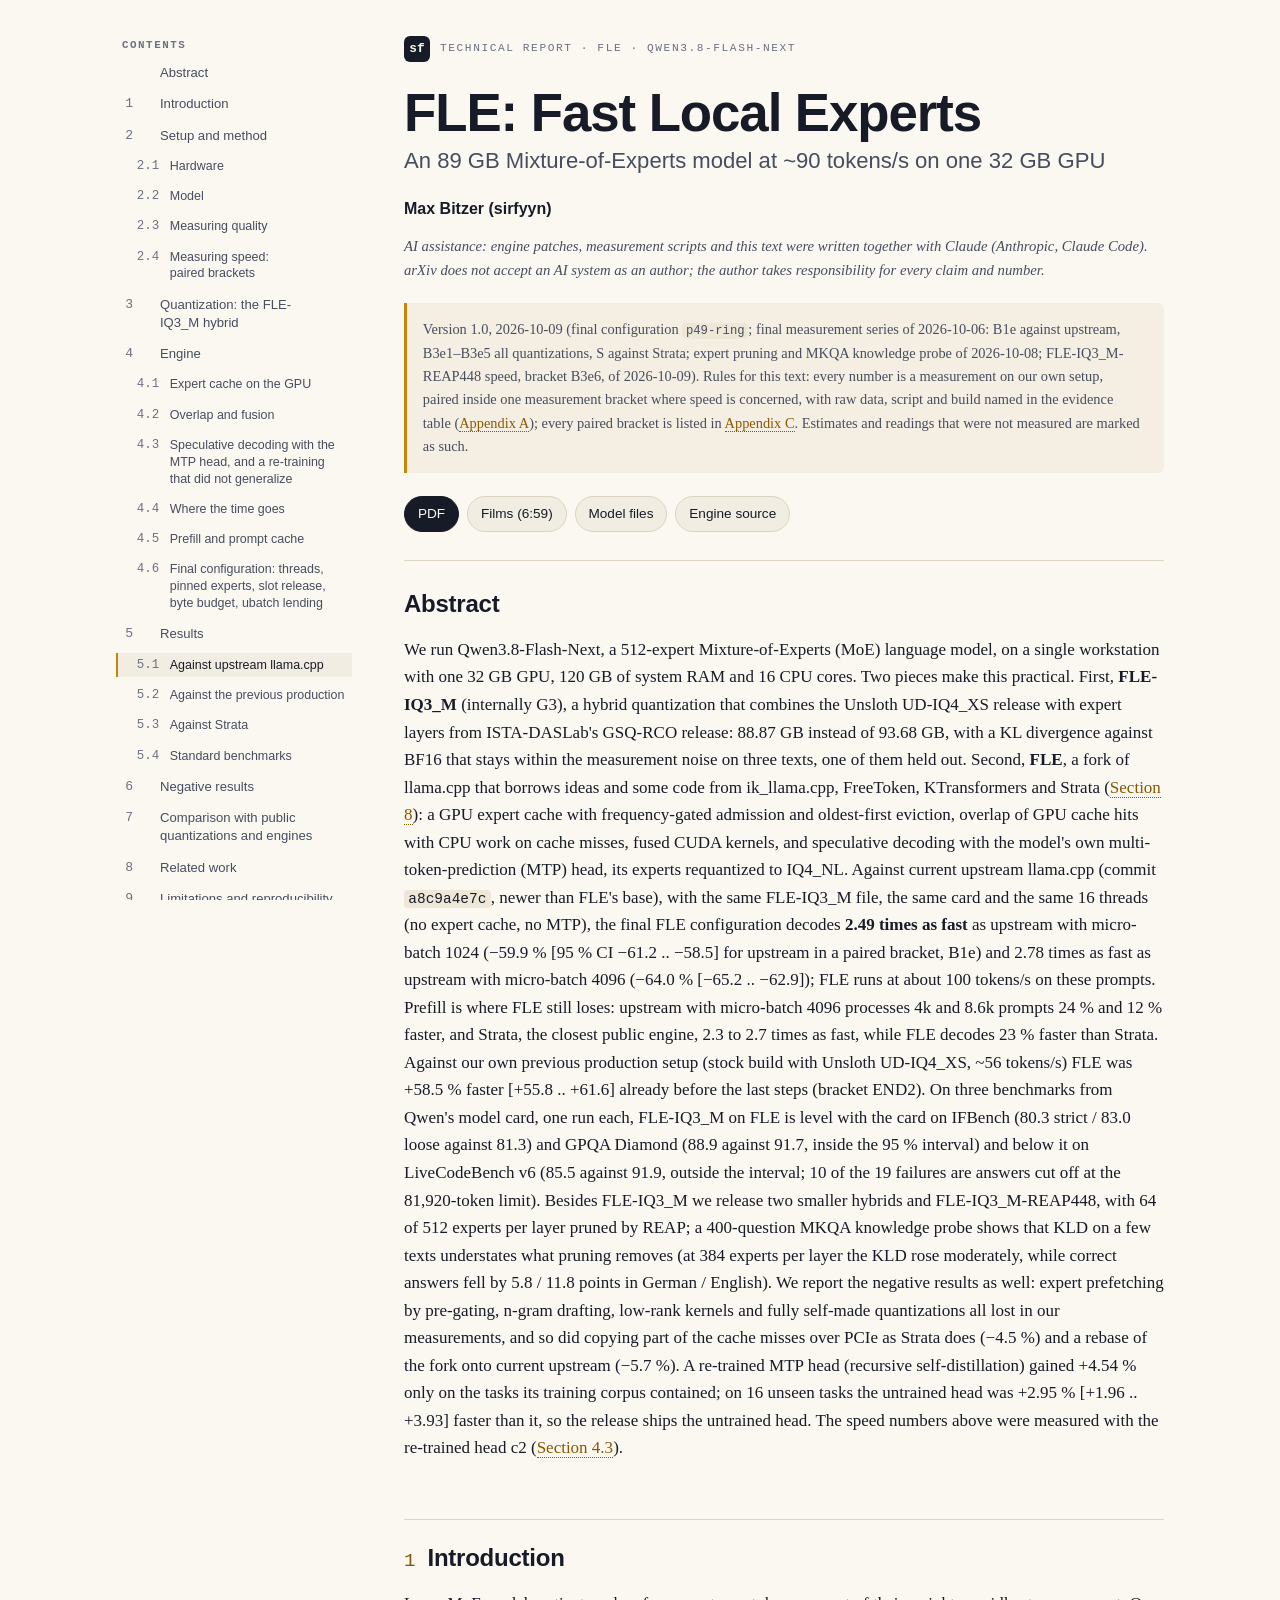
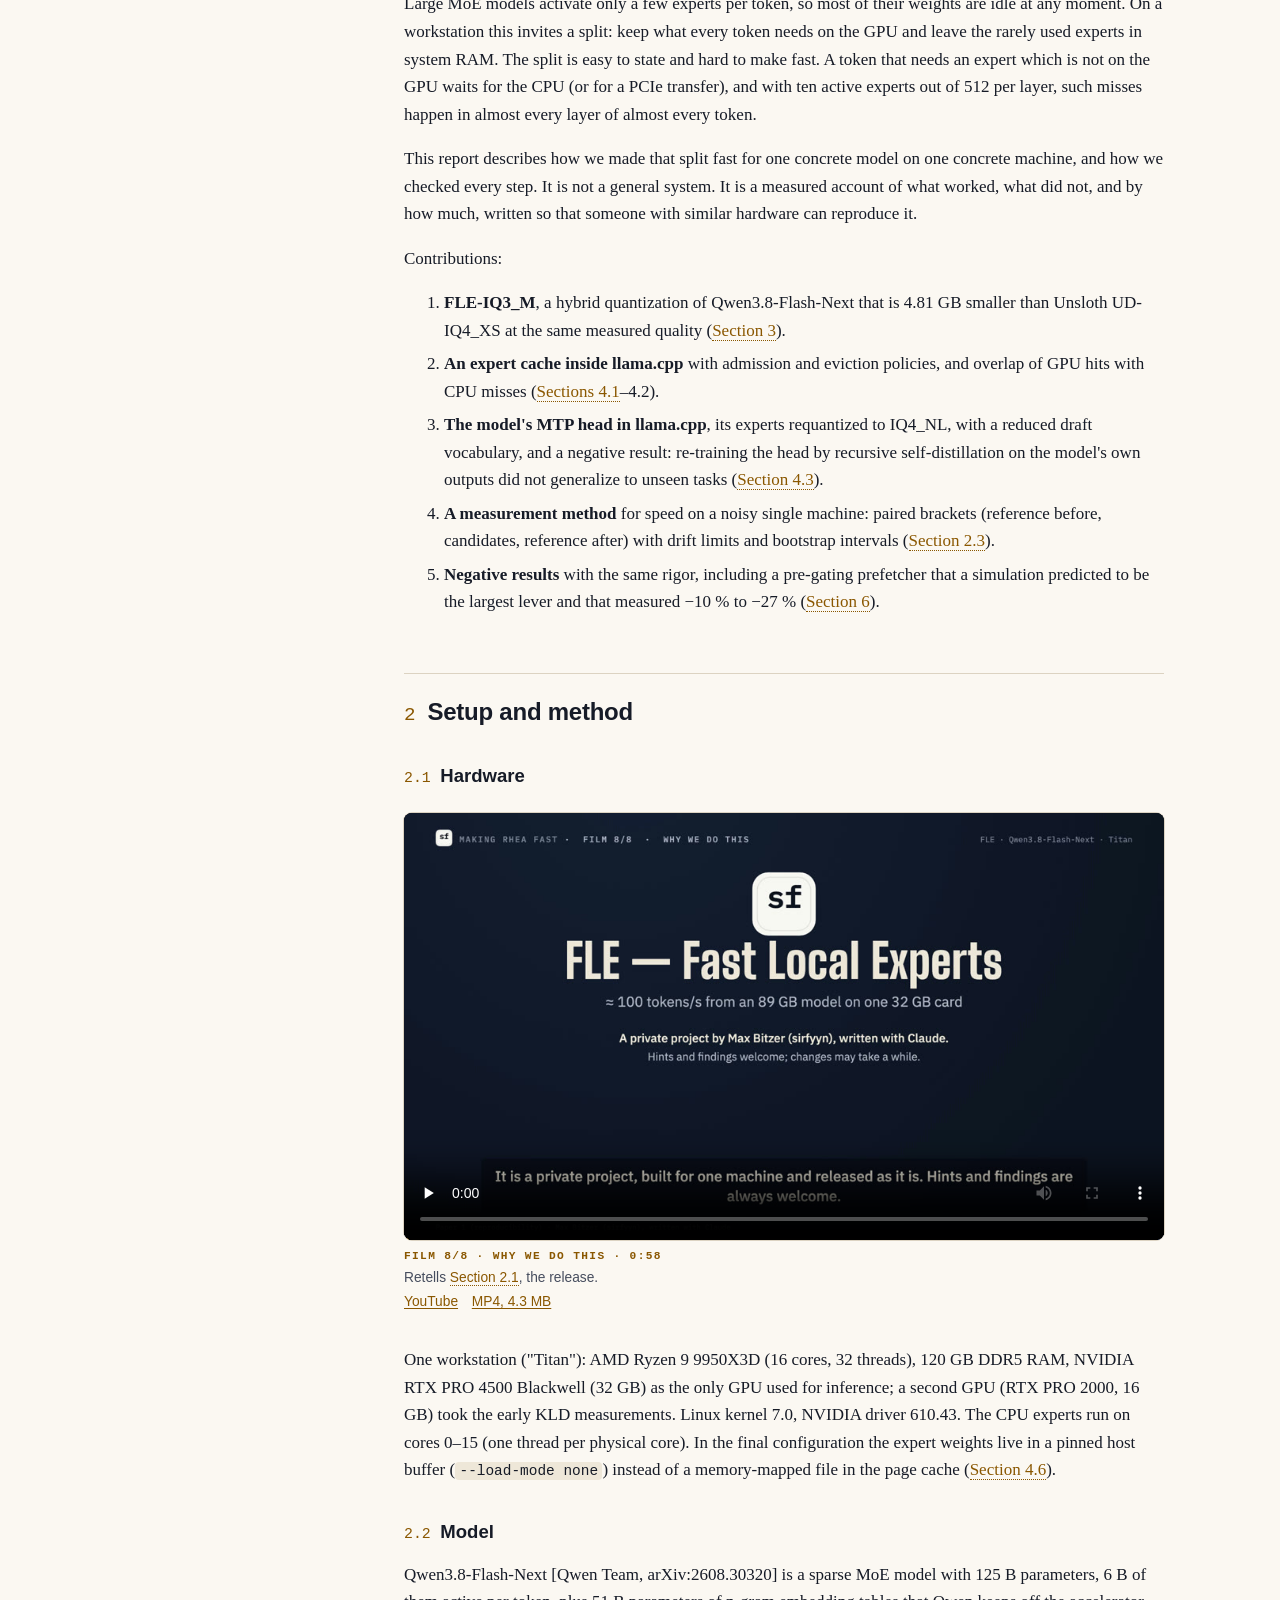
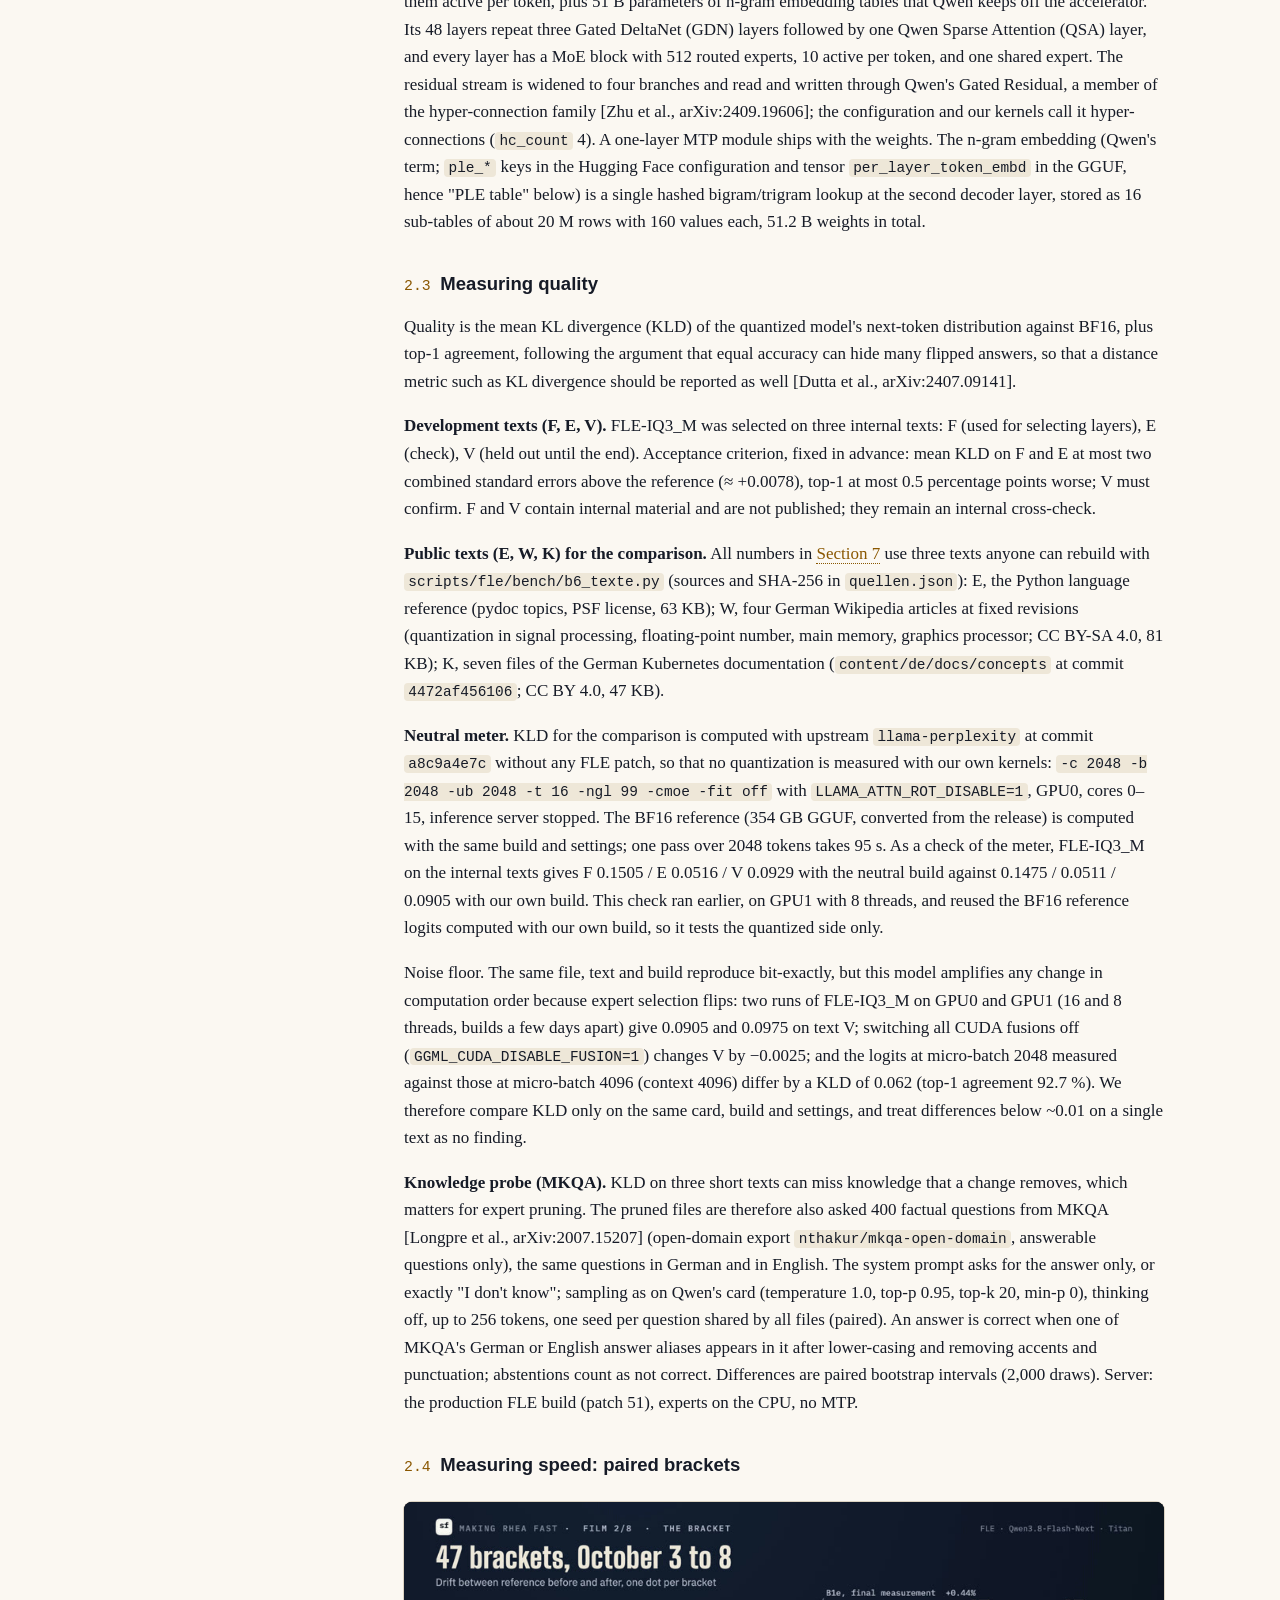
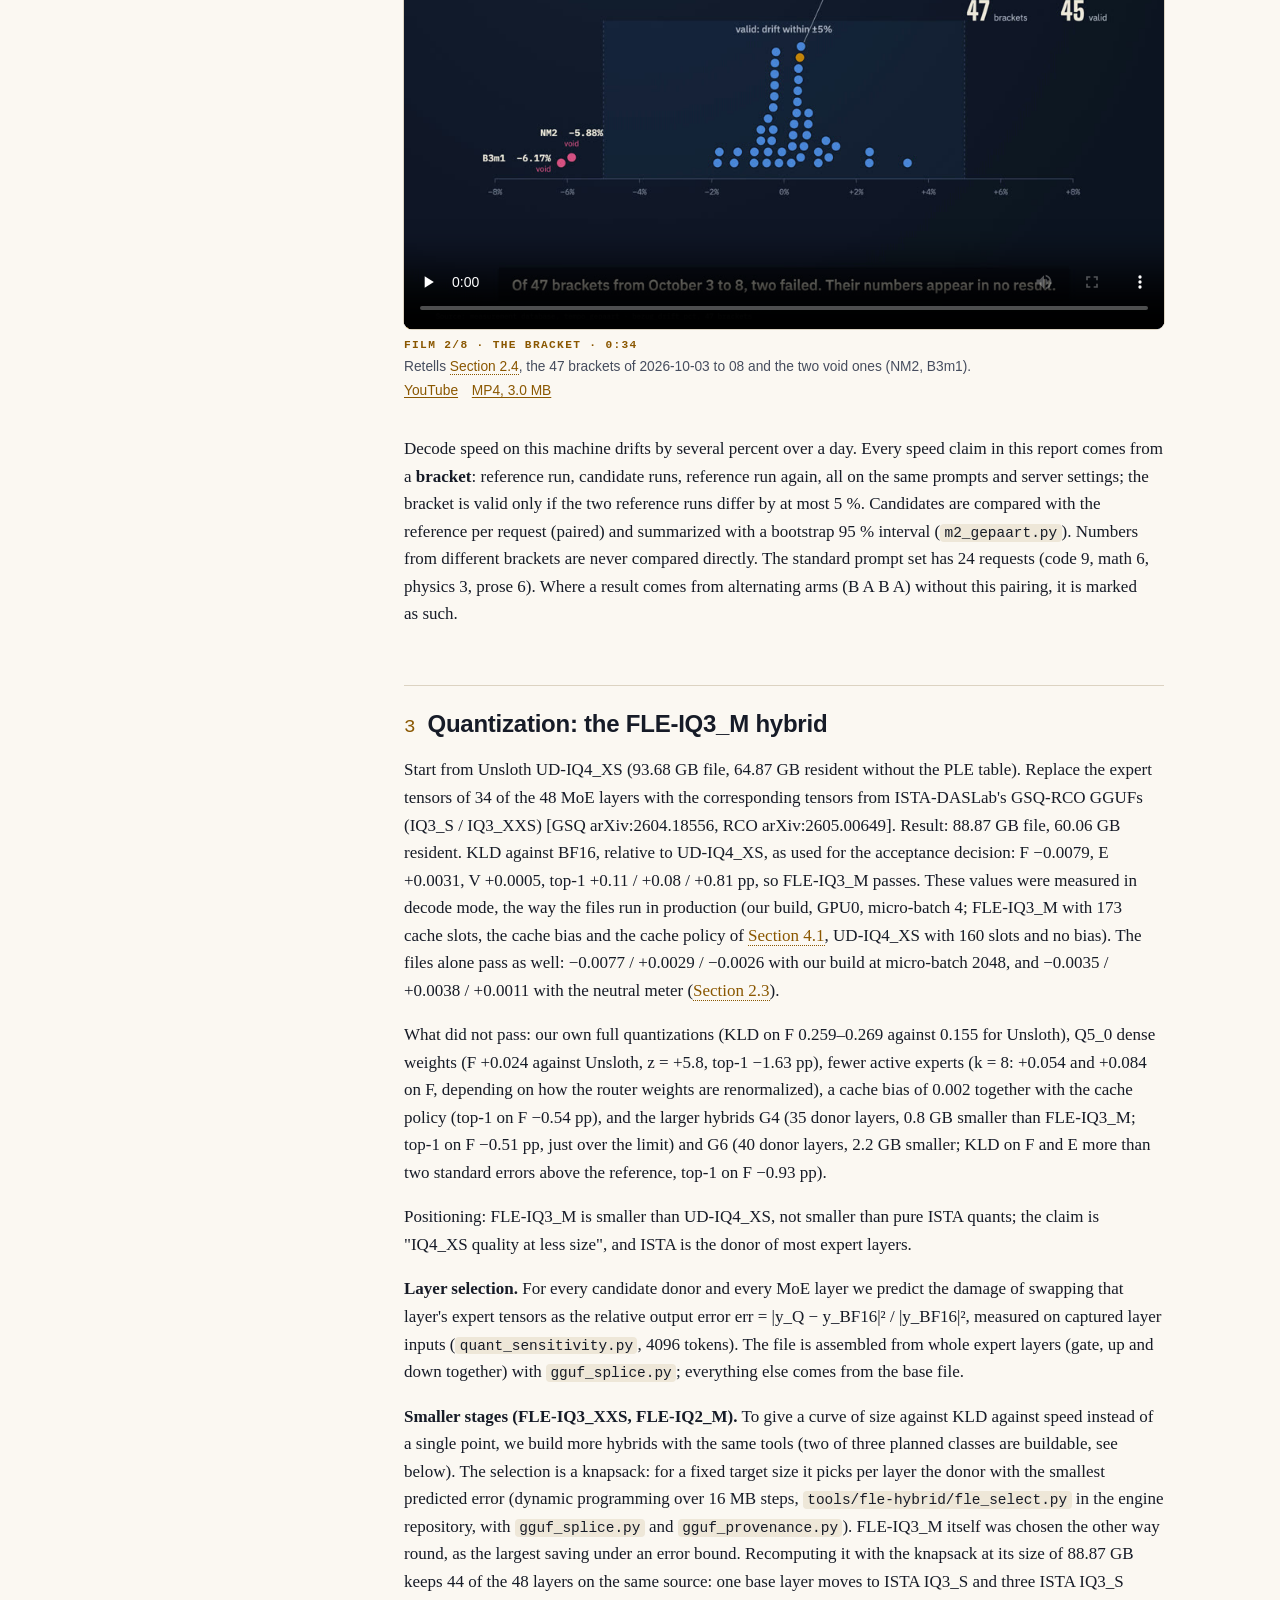
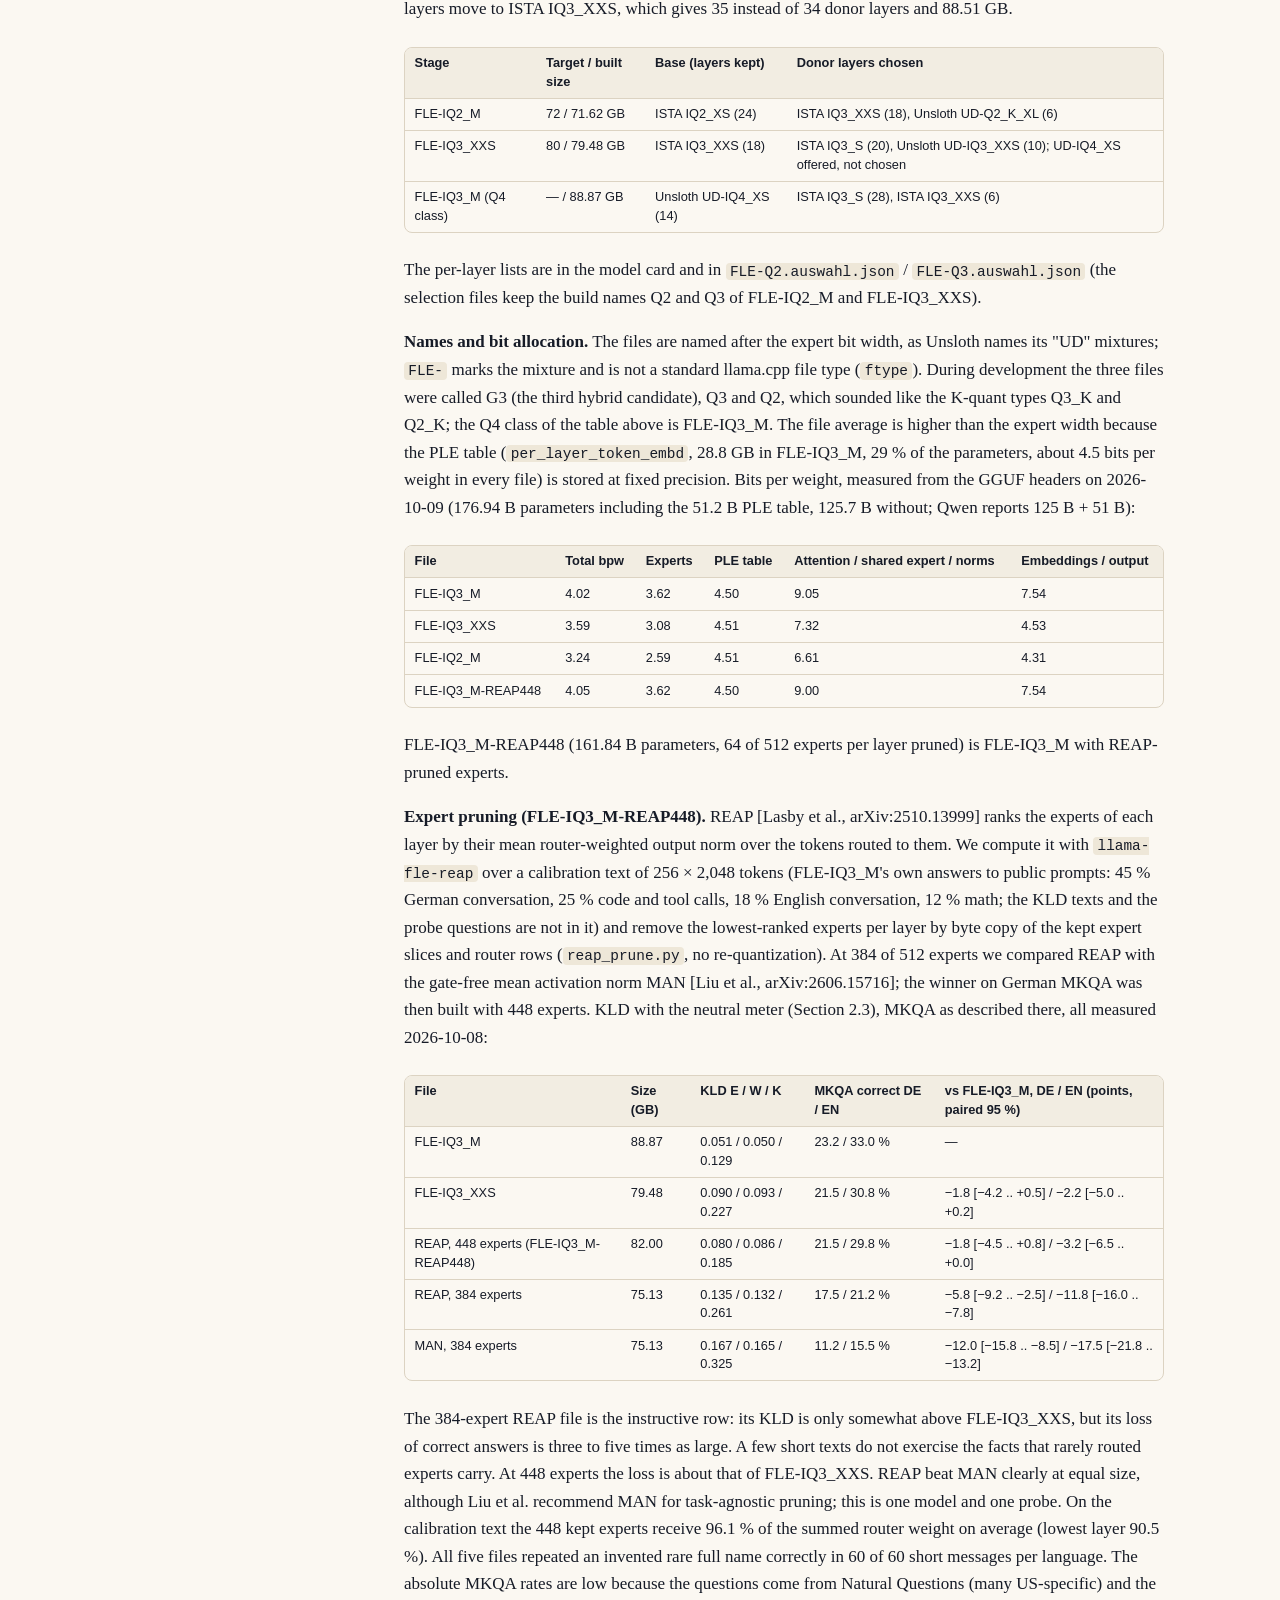
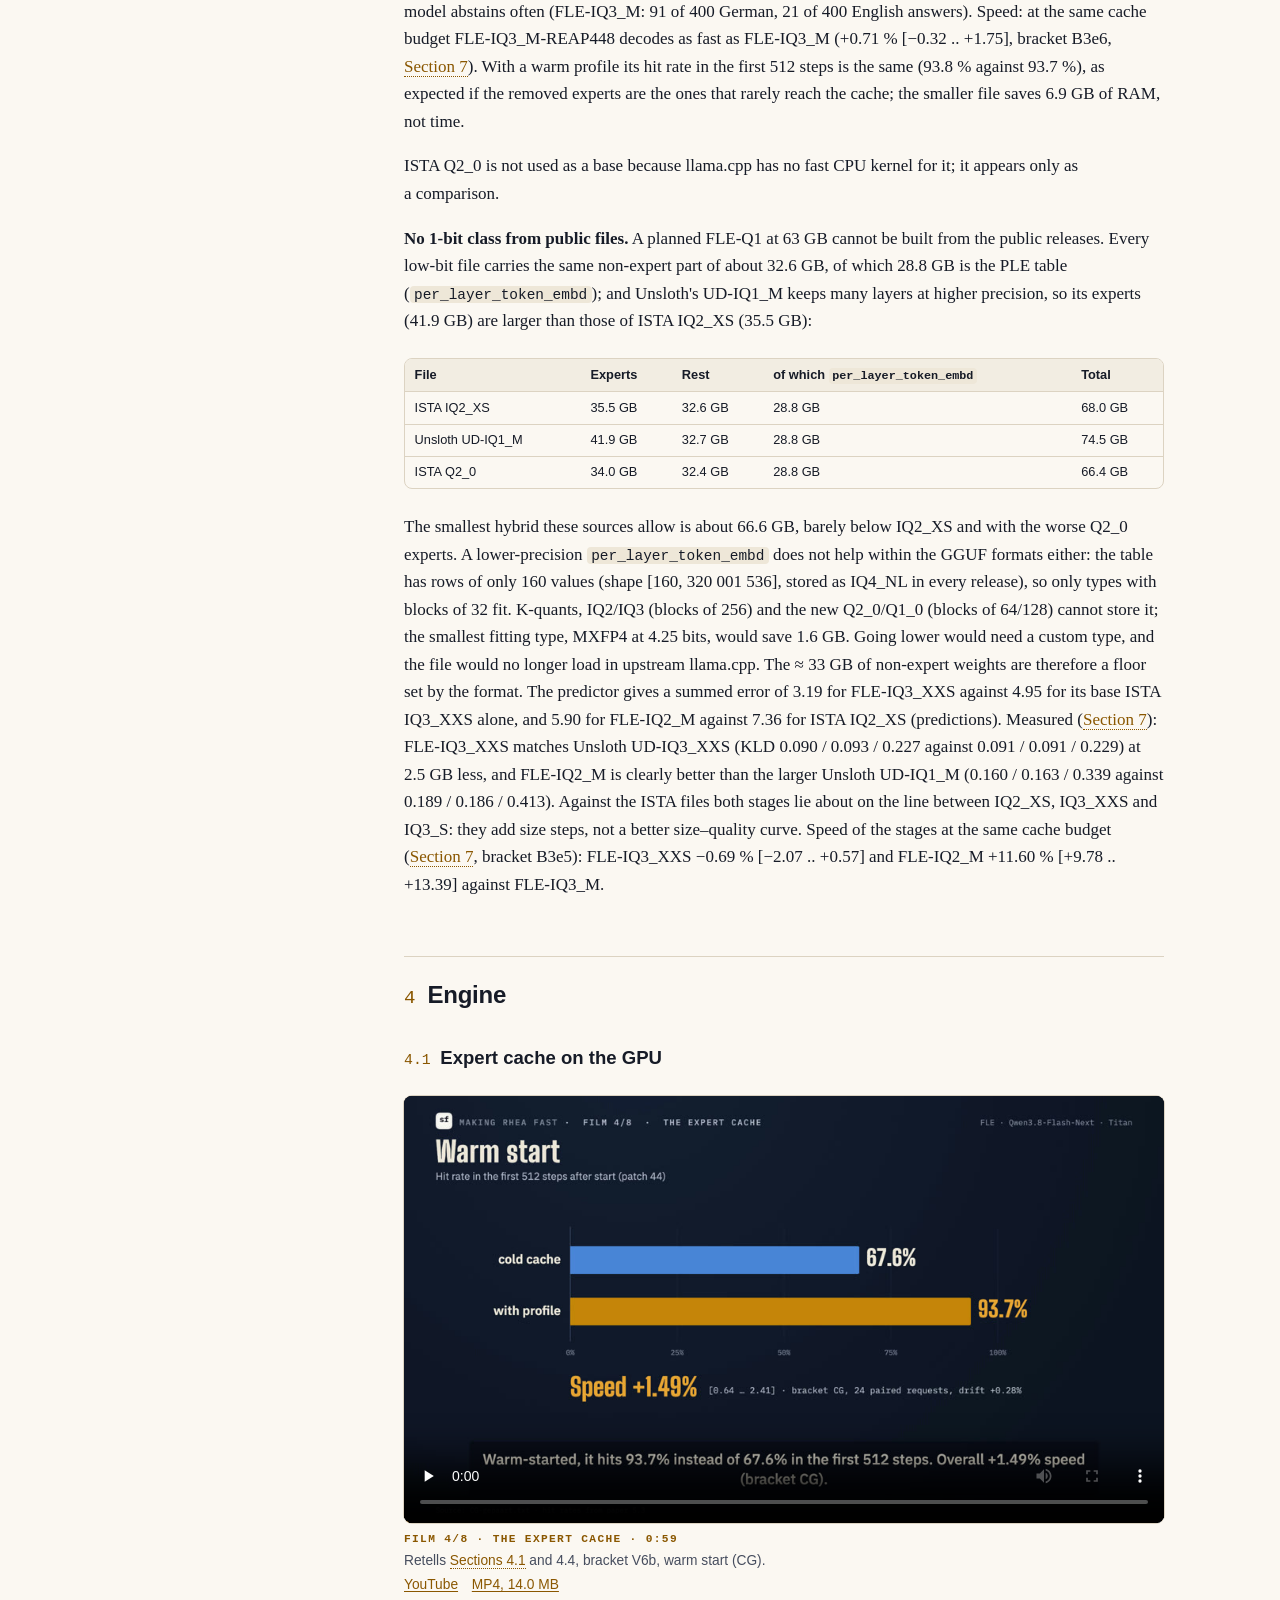
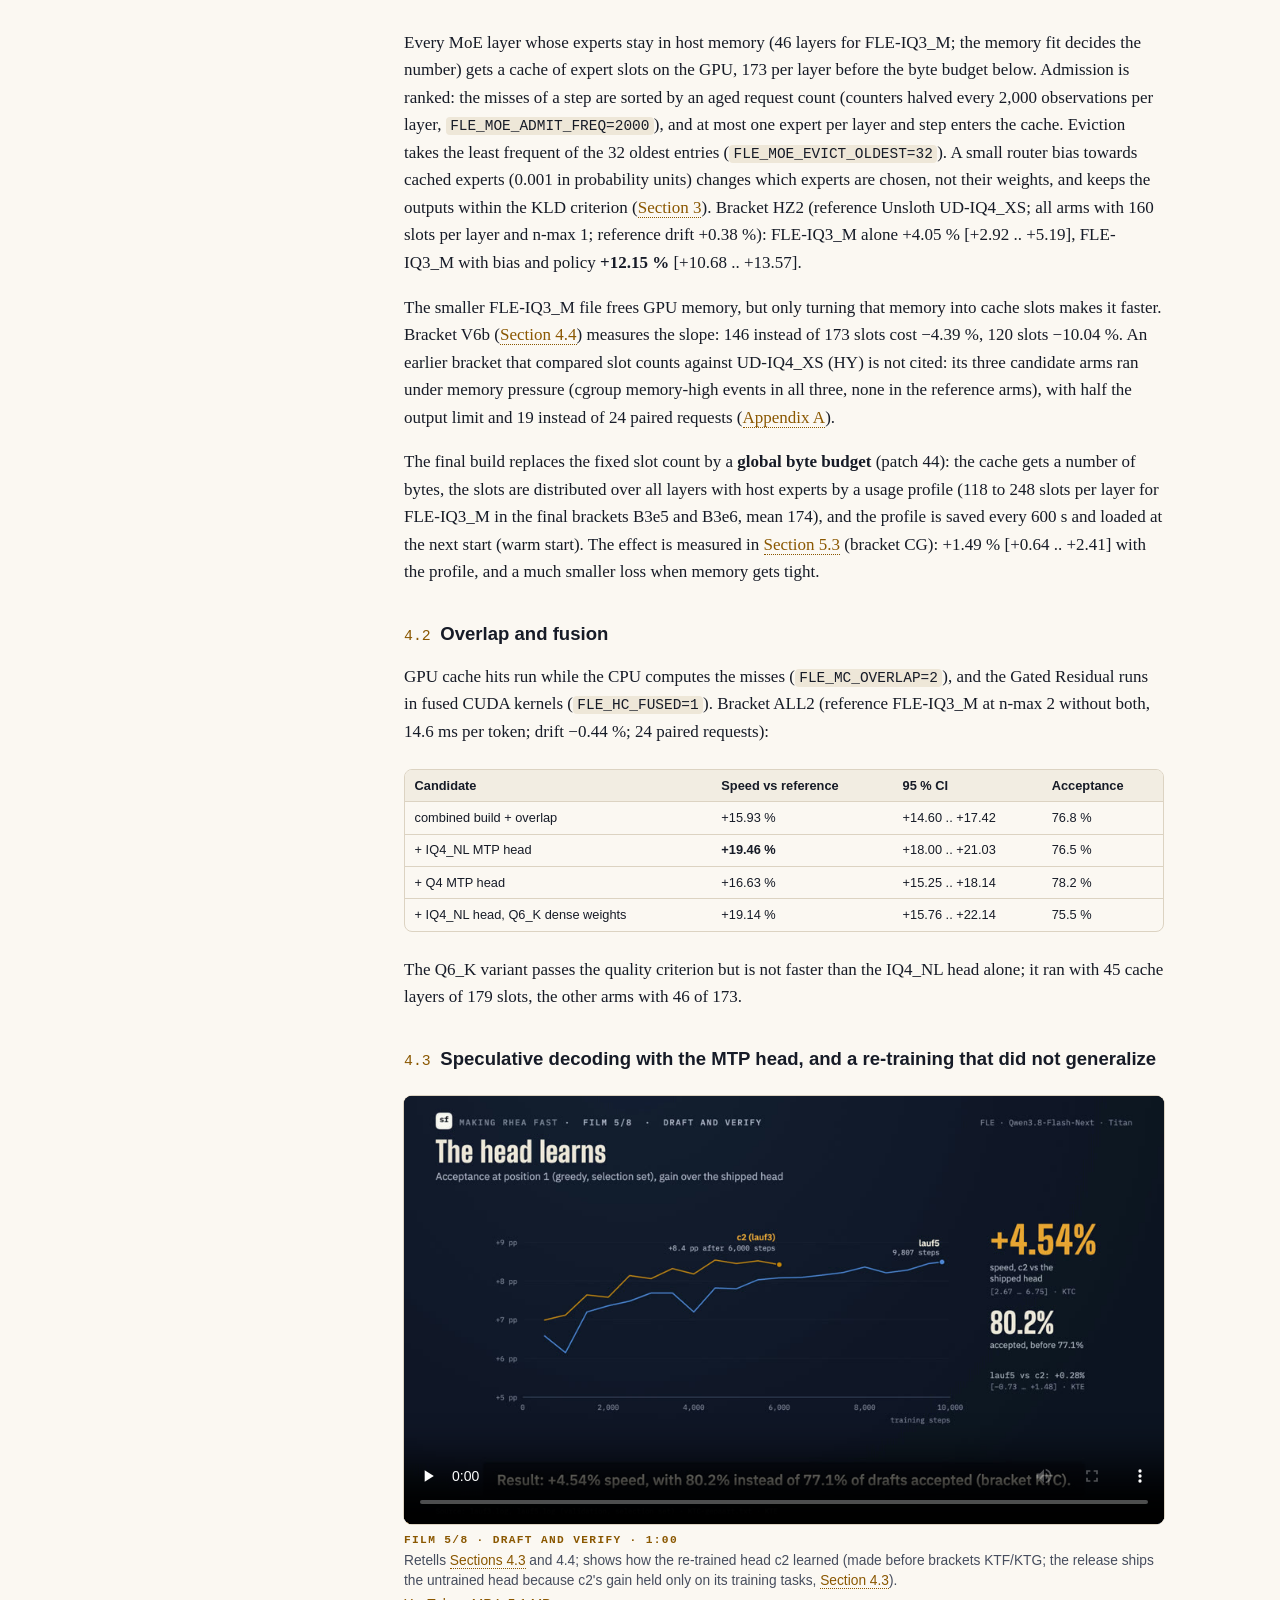
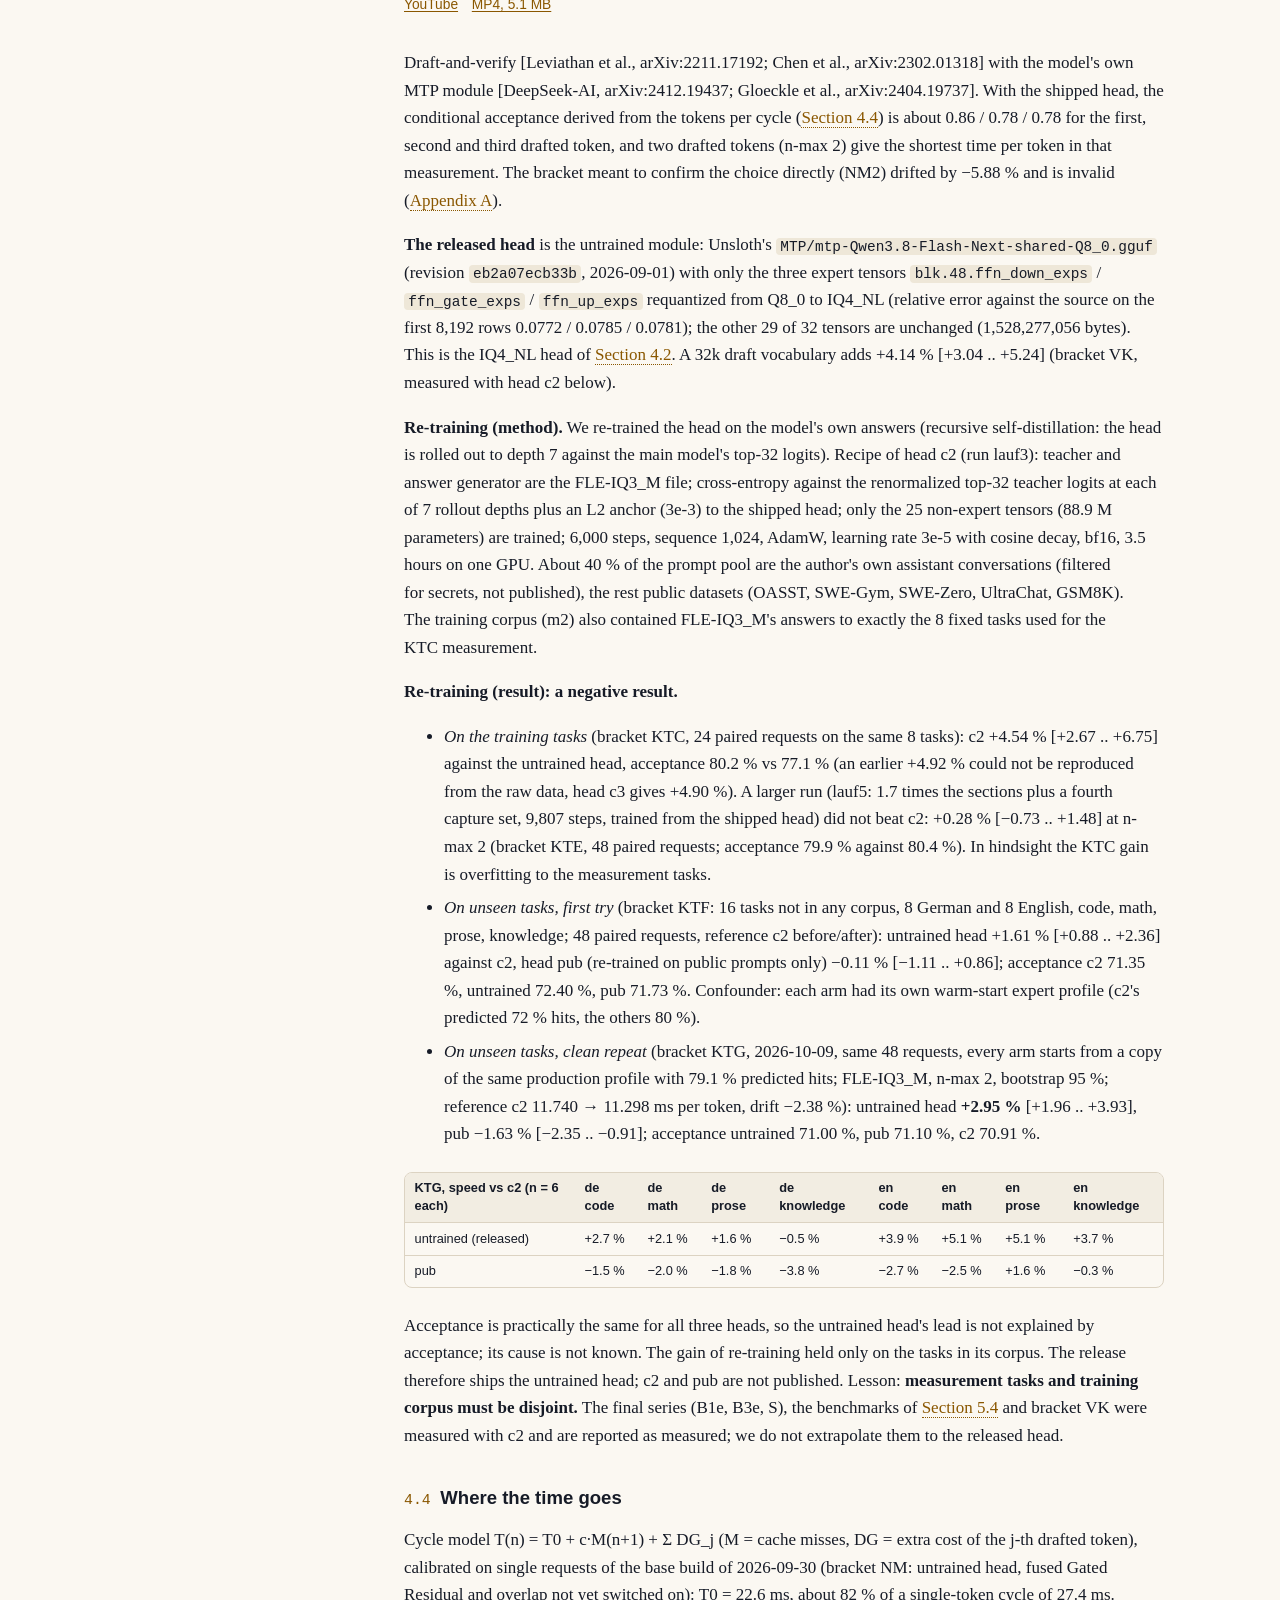
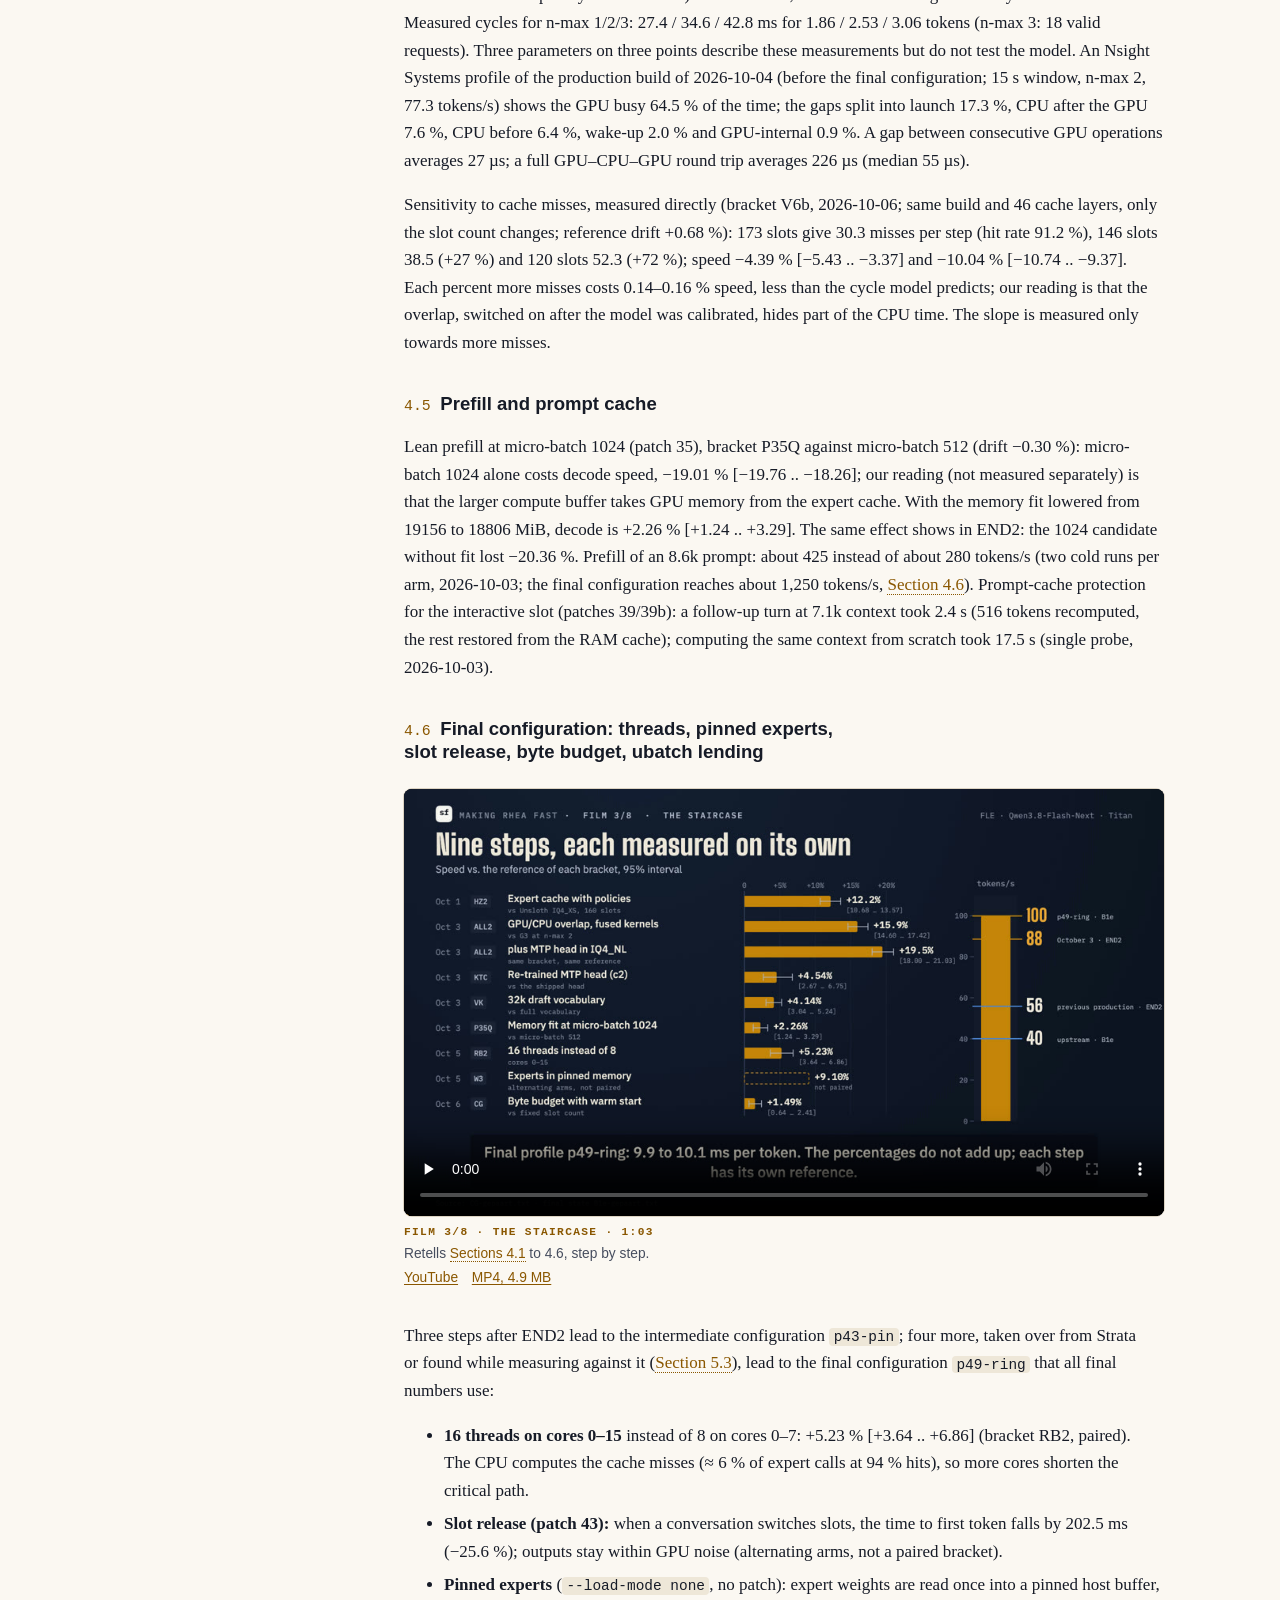
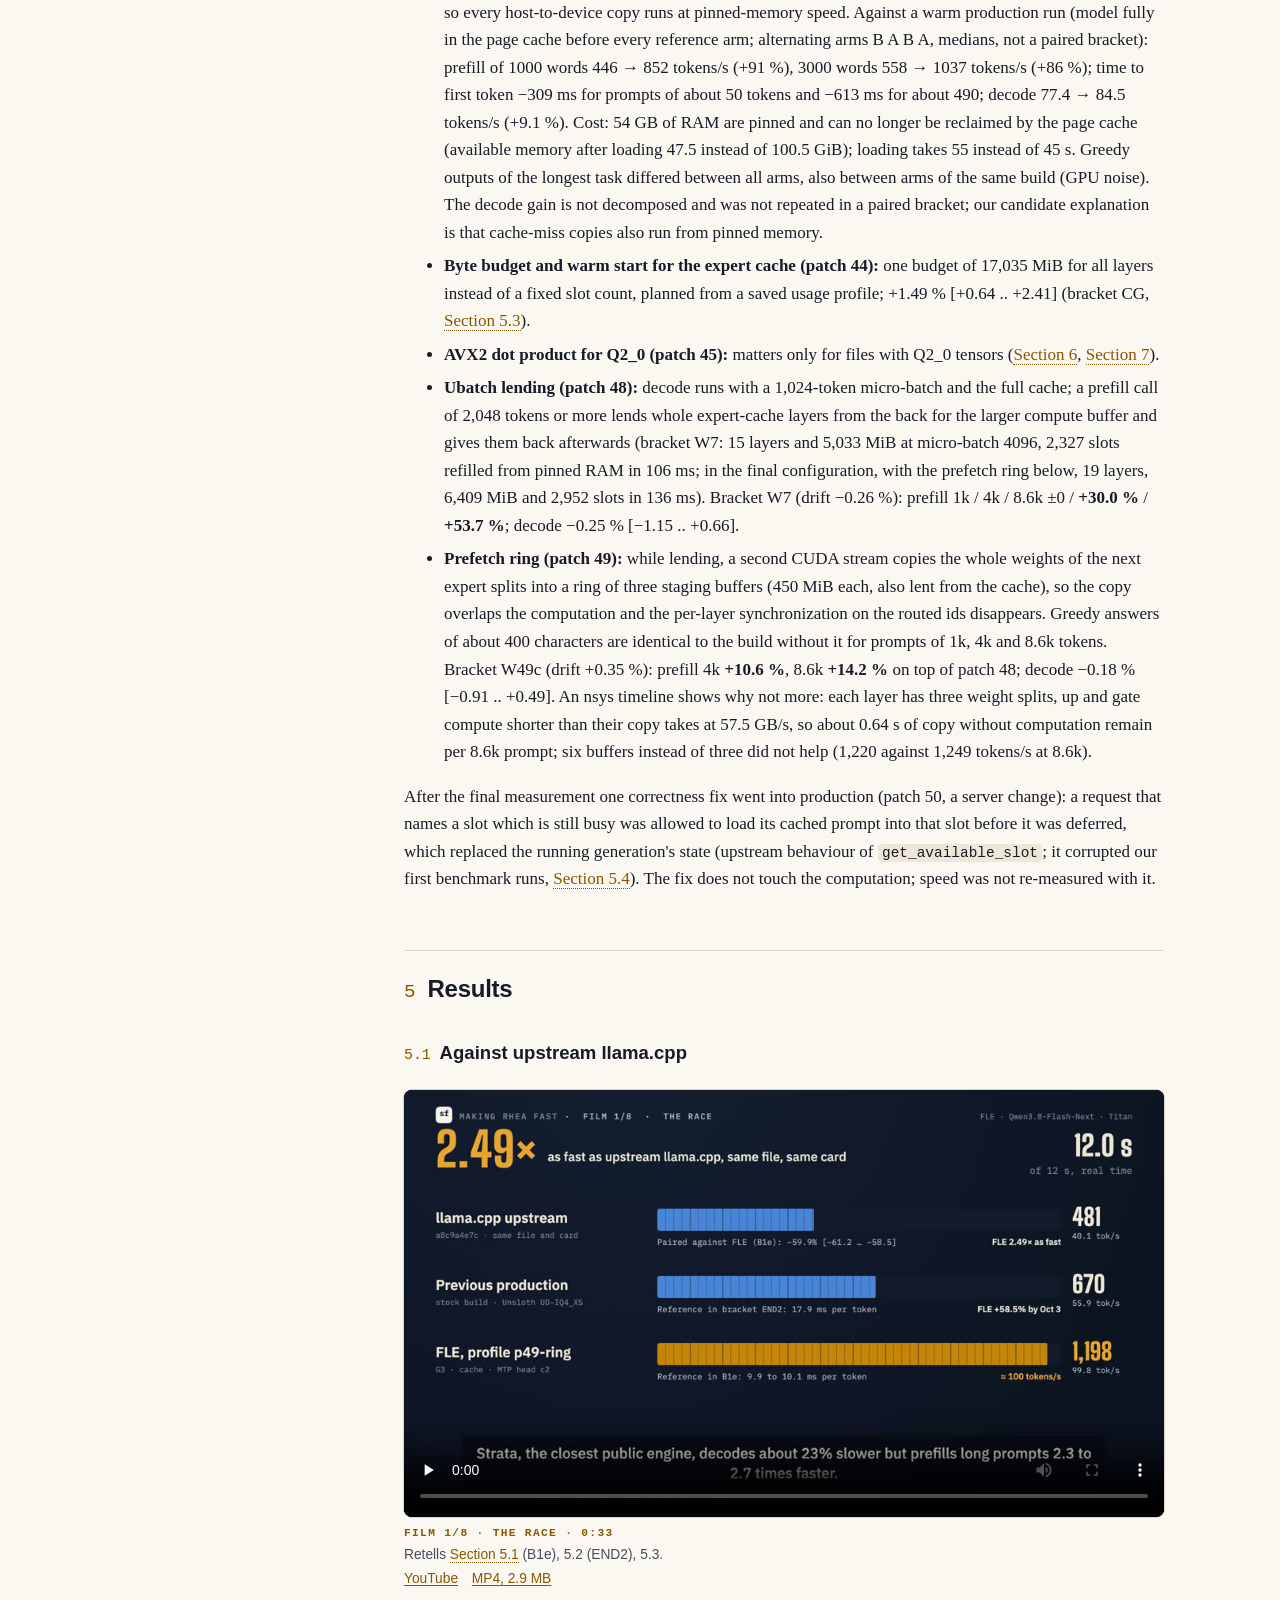
==== index.html @ 8add9ea1 "FLE paper 1.0: HTML, PDF and film poster frames The paper of FastLocalExperts v1.0 (2026-10-09). The" ====
<!doctype html>
<html lang="en">
<head>
<meta charset="utf-8">
<meta name="viewport" content="width=device-width, initial-scale=1, viewport-fit=cover">
<meta name="color-scheme" content="light dark">
<title>FLE: Fast Local Experts</title>
<meta name="description" content="An 89 GB Mixture-of-Experts model at ~90 tokens/s on one 32 GB GPU">
<meta name="author" content="Max Bitzer (sirfyyn)">
<style>
/* FLE paper. Colours follow the films "Making Rhea Fast": night blue, moon ivory, FLE amber. System fonts only,
   so the page makes no request to a third party until a film is played. */
:root {
  --bg: #FBF8F2; --surface: #F2EDE2; --rule: #DCD3C2; --ink: #161B27; --ink-2: #464D5E; --muted: #6B7182;
  --accent: #8A5700; --accent-strong: #C48508; --code-bg: #EEE7D8; --quote-bg: #F5EFE3; --screen: #0D1320;
  --serif: Charter, "Bitstream Charter", "Sitka Text", Cambria, "Noto Serif", Georgia, serif;
  --sans: -apple-system, BlinkMacSystemFont, "Segoe UI", Roboto, "Helvetica Neue", Arial, sans-serif;
  --mono: ui-monospace, "SF Mono", Menlo, Consolas, "Liberation Mono", monospace;
}
* { box-sizing: border-box; }
html { -webkit-text-size-adjust: 100%; }
body { margin: 0; background: var(--bg); color: var(--ink); font-family: var(--serif); }
h1, h2, h3, h4 { font-family: var(--sans); color: var(--ink); line-height: 1.2; text-wrap: balance; }
.num { font-family: var(--mono); font-weight: 500; font-size: .8em; color: var(--accent); margin-right: .3em; }
a { color: var(--accent); text-decoration-thickness: 1px; text-underline-offset: 2px; overflow-wrap: anywhere; }
a.ref { text-decoration: none; border-bottom: 1px dotted currentColor; }
code { font-family: var(--mono); font-size: .85em; background: var(--code-bg); padding: .06em .3em; border-radius: 4px;
  overflow-wrap: anywhere; }
blockquote { margin: 1.4em 0; padding: .7em 1.1em; border-left: 3px solid var(--accent-strong); background: var(--quote-bg);
  color: var(--ink-2); border-radius: 0 6px 6px 0; }
blockquote p { margin: .35em 0; }
table { border-collapse: collapse; width: 100%; font-family: var(--sans); font-variant-numeric: tabular-nums; }
th, td { text-align: left; vertical-align: top; border-bottom: 1px solid var(--rule); }
th { background: var(--surface); font-weight: 600; }
tbody tr:last-child td { border-bottom: 0; }
td code, th code { font-size: .92em; }
.masthead .eyebrow { display: flex; align-items: center; gap: 10px; margin: 0; font: 500 .7rem/1 var(--mono);
  letter-spacing: .14em; text-transform: uppercase; color: var(--muted); }
.badge { display: inline-grid; place-items: center; width: 26px; height: 26px; border-radius: 6px; background: var(--ink);
  color: var(--bg); font: 700 .8rem/1 var(--mono); letter-spacing: 0; text-transform: none; }
.masthead h1 { margin: .45em 0 .1em; letter-spacing: -.02em; line-height: 1.04; }
.masthead .subtitle { margin: 0 0 1em; font-family: var(--sans); color: var(--ink-2); text-wrap: balance; }
.front > p:first-child { font: 600 1rem/1.4 var(--sans); margin: 0 0 .4em; }
.front > p:nth-child(2) { color: var(--ink-2); }
footer { color: var(--muted); font-family: var(--sans); border-top: 1px solid var(--rule); }
@media (prefers-color-scheme: dark) {
  :root:not([data-theme="light"]) { --bg: #0D1320; --surface: #131B2B; --rule: #26324A; --ink: #EDE7D9; --ink-2: #AEB4C2;
    --muted: #7A8396; --accent: #E9A531; --accent-strong: #C48508; --code-bg: #18223A; --quote-bg: #111A2B;
    color-scheme: dark; }
}
:root[data-theme="dark"] { --bg: #0D1320; --surface: #131B2B; --rule: #26324A; --ink: #EDE7D9; --ink-2: #AEB4C2;
  --muted: #7A8396; --accent: #E9A531; --accent-strong: #C48508; --code-bg: #18223A; --quote-bg: #111A2B;
  color-scheme: dark; }
body { font-size: 1.0625rem; line-height: 1.62; }
.skip { position: absolute; left: -999px; top: 8px; z-index: 10; padding: .5em .8em; background: var(--ink); color: var(--bg);
  border-radius: 6px; font-family: var(--sans); }
.skip:focus { left: 12px; }
.page { display: grid; grid-template-columns: minmax(0, 1fr); max-width: 1160px; margin: 0 auto; padding-inline: 20px; }
main { min-width: 0; max-width: 760px; width: 100%; margin: 0 auto; padding-block: 36px 72px; }
.masthead { padding-bottom: 22px; border-bottom: 1px solid var(--rule); }
.masthead h1 { font-size: clamp(2.1rem, 6vw, 3.3rem); }
.masthead .subtitle { font-size: clamp(1.1rem, 2.6vw, 1.38rem); line-height: 1.35; }
.front > p:nth-child(2) { font-size: .92rem; }
.front blockquote { font-size: .9rem; }
.actions { display: flex; flex-wrap: wrap; gap: 8px; margin: 1.3em 0 .4em; }
.actions a { display: inline-flex; align-items: center; min-height: 36px; padding: 0 .95em; border: 1px solid var(--rule);
  border-radius: 999px; background: var(--surface); color: var(--ink); font: 500 .85rem/1 var(--sans); text-decoration: none; }
.actions a:hover { border-color: var(--accent-strong); }
.actions a.primary { background: var(--ink); color: var(--bg); border-color: var(--ink); }
h2 { font-size: 1.5rem; letter-spacing: -.01em; margin: 2.4em 0 .7em; padding-top: 1em; border-top: 1px solid var(--rule); }
article > h2:first-child { border-top: 0; margin-top: 1.2em; padding-top: 0; }
h3 { font-size: 1.16rem; margin: 2em 0 .5em; }
h2, h3 { scroll-margin-top: 16px; }
p, li { text-wrap: pretty; }
li + li { margin-top: .35em; }
.table-wrap { overflow-x: auto; margin: 1.4em 0; border: 1px solid var(--rule); border-radius: 8px; max-width: 100%; }
.table-wrap:focus-visible { outline: 2px solid var(--accent-strong); outline-offset: 2px; }
table { font-size: .8rem; line-height: 1.45; }
th, td { padding: .5em .75em; }
figure.film { margin: 1.5em 0 2em; }
.screen { aspect-ratio: 16 / 9; max-width: 100%; border-radius: 8px; overflow: hidden; background: var(--screen);
  box-shadow: 0 0 0 1px var(--rule); }
.screen video { display: block; width: 100%; height: 100%; background: var(--screen); }
figure.film figcaption { display: grid; gap: .3em; margin-top: .65em; font: .86rem/1.45 var(--sans); color: var(--ink-2); }
.film-head { font: 600 .7rem/1.3 var(--mono); letter-spacing: .12em; text-transform: uppercase; color: var(--accent); }
.film-links { display: flex; flex-wrap: wrap; gap: .2em 1em; }
.toc-side { display: none; }
.toc-side ol, .toc-top ol { list-style: none; margin: 0; padding: 0; }
.toc-side a, .toc-top a { display: flex; gap: .55em; padding: .3em .55em; color: var(--ink-2); text-decoration: none;
  border-left: 2px solid transparent; font: .82rem/1.35 var(--sans); }
.toc-side a:hover, .toc-top a:hover { color: var(--ink); }
.toc-side a.active { color: var(--ink); border-left-color: var(--accent-strong); background: var(--surface); }
li.l3 a { padding-left: 1.5em; font-size: .78rem; }
.toc-num { font-family: var(--mono); color: var(--muted); min-width: 2.1em; flex: none; }
.toc-label { margin: 0 0 .8em .55em; font: 600 .68rem/1 var(--mono); letter-spacing: .14em; text-transform: uppercase;
  color: var(--muted); }
.toc-top { margin-top: 1em; border: 1px solid var(--rule); border-radius: 8px; padding: .55em .8em; background: var(--surface); }
.toc-top summary { cursor: pointer; font: 600 .85rem/1.6 var(--sans); }
.toc-top ol { margin-top: .4em; }
footer { margin-top: 4em; padding-top: 1.1em; font-size: .8rem; line-height: 1.5; }
@media (min-width: 1100px) {
  .page { grid-template-columns: 236px minmax(0, 760px); gap: 52px; justify-content: center; }
  .toc-side { display: block; position: sticky; top: 0; align-self: start; max-height: 100vh; overflow-y: auto;
    padding-block: 40px; }
  .toc-top { display: none; }
  main { margin: 0; }
}
@media (max-width: 520px) {
  body { font-size: 1rem; }
  h2 { font-size: 1.3rem; }
}
</style>
</head>
<body>
<a class="skip" href="#text">Skip to the text</a>
<div class="page">
<nav class="toc-side" aria-label="Contents"><p class="toc-label">Contents</p>
<ol>
<li class="l2"><a href="#abstract"><span class="toc-num"></span><span>Abstract</span></a></li>
<li class="l2"><a href="#s1"><span class="toc-num">1</span><span>Introduction</span></a></li>
<li class="l2"><a href="#s2"><span class="toc-num">2</span><span>Setup and method</span></a></li>
<li class="l3"><a href="#s2-1"><span class="toc-num">2.1</span><span>Hardware</span></a></li>
<li class="l3"><a href="#s2-2"><span class="toc-num">2.2</span><span>Model</span></a></li>
<li class="l3"><a href="#s2-3"><span class="toc-num">2.3</span><span>Measuring quality</span></a></li>
<li class="l3"><a href="#s2-4"><span class="toc-num">2.4</span><span>Measuring speed: paired brackets</span></a></li>
<li class="l2"><a href="#s3"><span class="toc-num">3</span><span>Quantization: the FLE-IQ3_M hybrid</span></a></li>
<li class="l2"><a href="#s4"><span class="toc-num">4</span><span>Engine</span></a></li>
<li class="l3"><a href="#s4-1"><span class="toc-num">4.1</span><span>Expert cache on the GPU</span></a></li>
<li class="l3"><a href="#s4-2"><span class="toc-num">4.2</span><span>Overlap and fusion</span></a></li>
<li class="l3"><a href="#s4-3"><span class="toc-num">4.3</span><span>Speculative decoding with the MTP head, and a re-training that did not generalize</span></a></li>
<li class="l3"><a href="#s4-4"><span class="toc-num">4.4</span><span>Where the time goes</span></a></li>
<li class="l3"><a href="#s4-5"><span class="toc-num">4.5</span><span>Prefill and prompt cache</span></a></li>
<li class="l3"><a href="#s4-6"><span class="toc-num">4.6</span><span>Final configuration: threads, pinned experts, slot release, byte budget, ubatch lending</span></a></li>
<li class="l2"><a href="#s5"><span class="toc-num">5</span><span>Results</span></a></li>
<li class="l3"><a href="#s5-1"><span class="toc-num">5.1</span><span>Against upstream llama.cpp</span></a></li>
<li class="l3"><a href="#s5-2"><span class="toc-num">5.2</span><span>Against the previous production</span></a></li>
<li class="l3"><a href="#s5-3"><span class="toc-num">5.3</span><span>Against Strata</span></a></li>
<li class="l3"><a href="#s5-4"><span class="toc-num">5.4</span><span>Standard benchmarks</span></a></li>
<li class="l2"><a href="#s6"><span class="toc-num">6</span><span>Negative results</span></a></li>
<li class="l2"><a href="#s7"><span class="toc-num">7</span><span>Comparison with public quantizations and engines</span></a></li>
<li class="l2"><a href="#s8"><span class="toc-num">8</span><span>Related work</span></a></li>
<li class="l2"><a href="#s9"><span class="toc-num">9</span><span>Limitations and reproducibility</span></a></li>
<li class="l2"><a href="#appendix-a"><span class="toc-num">A</span><span>Evidence table</span></a></li>
<li class="l2"><a href="#appendix-b"><span class="toc-num">B</span><span>Supplementary films</span></a></li>
<li class="l2"><a href="#appendix-c"><span class="toc-num">C</span><span>All paired brackets</span></a></li>
</ol>
</nav>
<main id="text">
<header class="masthead">
<p class="eyebrow"><span class="badge" aria-hidden="true">sf</span>Technical report · FLE · Qwen3.8-Flash-Next</p>
<h1>FLE: Fast Local Experts</h1>
<p class="subtitle">An 89 GB Mixture-of-Experts model at ~90 tokens/s on one 32 GB GPU</p>
<div class="front">
<p>Max Bitzer (sirfyyn)</p>
<p><em>AI assistance: engine patches, measurement scripts and this text were written together with Claude (Anthropic,
Claude Code). arXiv does not accept an AI system as an author; the author takes responsibility for every claim and number.</em></p>
<blockquote>
<p>Version 1.0, 2026-10-09 (final configuration <code>p49-ring</code>; final measurement series of 2026-10-06: B1e against
upstream, B3e1–B3e5 all quantizations, S against Strata; expert pruning and MKQA knowledge probe of 2026-10-08;
FLE-IQ3_M-REAP448 speed, bracket B3e6, of 2026-10-09). Rules for this text: every number is a measurement on our
own setup, paired inside one measurement bracket where speed is concerned, with raw data, script and build named in
the evidence table (<a class="ref" href="#appendix-a">Appendix A</a>); every paired bracket is listed in <a class="ref" href="#appendix-c">Appendix C</a>. Estimates and readings that were not
measured are marked as such.</p>
</blockquote>
</div>
<nav class="actions" aria-label="Downloads and links"><a class="primary" href="fle-paper.pdf">PDF</a><a href="#film-complete">Films (6:59)</a><a href="https://huggingface.co/sirfyyn/Qwen3.8-Flash-Next-FLE-GGUF">Model files</a><a href="https://github.com/sirfyyn/FastLocalExperts">Engine source</a></nav>
<details class="toc-top"><summary>Contents</summary>
<ol>
<li class="l2"><a href="#abstract"><span class="toc-num"></span><span>Abstract</span></a></li>
<li class="l2"><a href="#s1"><span class="toc-num">1</span><span>Introduction</span></a></li>
<li class="l2"><a href="#s2"><span class="toc-num">2</span><span>Setup and method</span></a></li>
<li class="l3"><a href="#s2-1"><span class="toc-num">2.1</span><span>Hardware</span></a></li>
<li class="l3"><a href="#s2-2"><span class="toc-num">2.2</span><span>Model</span></a></li>
<li class="l3"><a href="#s2-3"><span class="toc-num">2.3</span><span>Measuring quality</span></a></li>
<li class="l3"><a href="#s2-4"><span class="toc-num">2.4</span><span>Measuring speed: paired brackets</span></a></li>
<li class="l2"><a href="#s3"><span class="toc-num">3</span><span>Quantization: the FLE-IQ3_M hybrid</span></a></li>
<li class="l2"><a href="#s4"><span class="toc-num">4</span><span>Engine</span></a></li>
<li class="l3"><a href="#s4-1"><span class="toc-num">4.1</span><span>Expert cache on the GPU</span></a></li>
<li class="l3"><a href="#s4-2"><span class="toc-num">4.2</span><span>Overlap and fusion</span></a></li>
<li class="l3"><a href="#s4-3"><span class="toc-num">4.3</span><span>Speculative decoding with the MTP head, and a re-training that did not generalize</span></a></li>
<li class="l3"><a href="#s4-4"><span class="toc-num">4.4</span><span>Where the time goes</span></a></li>
<li class="l3"><a href="#s4-5"><span class="toc-num">4.5</span><span>Prefill and prompt cache</span></a></li>
<li class="l3"><a href="#s4-6"><span class="toc-num">4.6</span><span>Final configuration: threads, pinned experts, slot release, byte budget, ubatch lending</span></a></li>
<li class="l2"><a href="#s5"><span class="toc-num">5</span><span>Results</span></a></li>
<li class="l3"><a href="#s5-1"><span class="toc-num">5.1</span><span>Against upstream llama.cpp</span></a></li>
<li class="l3"><a href="#s5-2"><span class="toc-num">5.2</span><span>Against the previous production</span></a></li>
<li class="l3"><a href="#s5-3"><span class="toc-num">5.3</span><span>Against Strata</span></a></li>
<li class="l3"><a href="#s5-4"><span class="toc-num">5.4</span><span>Standard benchmarks</span></a></li>
<li class="l2"><a href="#s6"><span class="toc-num">6</span><span>Negative results</span></a></li>
<li class="l2"><a href="#s7"><span class="toc-num">7</span><span>Comparison with public quantizations and engines</span></a></li>
<li class="l2"><a href="#s8"><span class="toc-num">8</span><span>Related work</span></a></li>
<li class="l2"><a href="#s9"><span class="toc-num">9</span><span>Limitations and reproducibility</span></a></li>
<li class="l2"><a href="#appendix-a"><span class="toc-num">A</span><span>Evidence table</span></a></li>
<li class="l2"><a href="#appendix-b"><span class="toc-num">B</span><span>Supplementary films</span></a></li>
<li class="l2"><a href="#appendix-c"><span class="toc-num">C</span><span>All paired brackets</span></a></li>
</ol>
</details>
</header>
<article>
<h2 id="abstract">Abstract</h2>
<p>We run Qwen3.8-Flash-Next, a 512-expert Mixture-of-Experts (MoE) language model, on a single workstation with
one 32 GB GPU, 120 GB of system RAM and 16 CPU cores. Two pieces make this practical. First, <strong>FLE-IQ3_M</strong> (internally G3), a hybrid
quantization that combines the Unsloth UD-IQ4_XS release with expert layers from ISTA-DASLab's GSQ-RCO
release: 88.87 GB instead of 93.68 GB, with a KL divergence against BF16 that stays within the measurement
noise on three texts, one of them held out. Second, <strong>FLE</strong>, a fork of llama.cpp that borrows ideas and some code from ik_llama.cpp, FreeToken,
KTransformers and Strata (<a class="ref" href="#s8">Section 8</a>): a GPU expert cache with
frequency-gated admission and oldest-first eviction, overlap of GPU cache hits with CPU work on cache misses,
fused CUDA kernels, and speculative decoding with the model's own multi-token-prediction (MTP) head, its experts
requantized to IQ4_NL. Against current upstream llama.cpp (commit <code>a8c9a4e7c</code>, newer than FLE's base), with the same FLE-IQ3_M file, the
same card and the same 16 threads (no expert cache, no MTP), the final FLE configuration decodes <strong>2.49 times as
fast</strong> as upstream with micro-batch 1024 (−59.9 % [95 % CI −61.2 .. −58.5] for upstream in a paired bracket, B1e)
and 2.78 times as fast as upstream with micro-batch 4096 (−64.0 % [−65.2 .. −62.9]); FLE runs at about 100 tokens/s
on these prompts. Prefill is where FLE still loses: upstream with micro-batch 4096 processes 4k and 8.6k prompts 24 %
and 12 % faster, and Strata, the closest public engine, 2.3 to 2.7 times as fast, while FLE decodes 23 % faster
than Strata. Against our own previous production setup (stock build with Unsloth UD-IQ4_XS, ~56 tokens/s) FLE was
+58.5 % faster [+55.8 .. +61.6] already before the last steps (bracket END2).
On three benchmarks from Qwen's model card, one run each, FLE-IQ3_M on FLE is level with the card on IFBench
(80.3 strict / 83.0 loose against 81.3) and GPQA Diamond (88.9 against 91.7, inside the 95 % interval) and
below it on LiveCodeBench v6 (85.5 against 91.9, outside the interval; 10 of the 19 failures are answers cut
off at the 81,920-token limit).
Besides FLE-IQ3_M we release two smaller hybrids and FLE-IQ3_M-REAP448, with 64 of 512 experts per layer pruned by
REAP; a 400-question MKQA knowledge probe shows that KLD on a few texts understates what pruning removes (at 384
experts per layer the KLD rose moderately, while correct answers fell by 5.8 / 11.8 points in German / English).
We report the negative results as well: expert prefetching by pre-gating, n-gram drafting, low-rank kernels
and fully self-made quantizations all lost in our measurements, and so did copying part of the cache misses over
PCIe as Strata does (−4.5 %) and a rebase of the fork onto current upstream (−5.7 %). A re-trained MTP head
(recursive self-distillation) gained +4.54 % only on the tasks its training corpus contained; on 16 unseen tasks the
untrained head was +2.95 % [+1.96 .. +3.93] faster than it, so the release ships the untrained head. The speed
numbers above were measured with the re-trained head c2 (<a class="ref" href="#s4-3">Section 4.3</a>).</p>
<h2 id="s1"><span class="num">1</span> Introduction</h2>
<p>Large MoE models activate only a few experts per token, so most of their weights are idle at any moment. On a
workstation this invites a split: keep what every token needs on the GPU and leave the rarely used experts in
system RAM. The split is easy to state and hard to make fast. A token that needs an expert which is not on the
GPU waits for the CPU (or for a PCIe transfer), and with ten active experts out of 512 per layer, such misses
happen in almost every layer of almost every token.</p>
<p>This report describes how we made that split fast for one concrete model on one concrete machine, and how we
checked every step. It is not a general system. It is a measured account of what worked, what did not, and by
how much, written so that someone with similar hardware can reproduce it.</p>
<p>Contributions:</p>
<ol>
<li><strong>FLE-IQ3_M</strong>, a hybrid quantization of Qwen3.8-Flash-Next that is 4.81 GB smaller than Unsloth UD-IQ4_XS at the
same measured quality (<a class="ref" href="#s3">Section 3</a>).</li>
<li><strong>An expert cache inside llama.cpp</strong> with admission and eviction policies, and overlap of GPU hits with CPU
misses (<a class="ref" href="#s4-1">Sections 4.1</a>–4.2).</li>
<li><strong>The model's MTP head in llama.cpp</strong>, its experts requantized to IQ4_NL, with a reduced draft vocabulary, and a
negative result: re-training the head by recursive self-distillation on the model's own outputs did not
generalize to unseen tasks (<a class="ref" href="#s4-3">Section 4.3</a>).</li>
<li><strong>A measurement method</strong> for speed on a noisy single machine: paired brackets (reference before, candidates,
reference after) with drift limits and bootstrap intervals (<a class="ref" href="#s2-3">Section 2.3</a>).</li>
<li><strong>Negative results</strong> with the same rigor, including a pre-gating prefetcher that a simulation predicted to be
the largest lever and that measured −10 % to −27 % (<a class="ref" href="#s6">Section 6</a>).</li>
</ol>
<h2 id="s2"><span class="num">2</span> Setup and method</h2>
<h3 id="s2-1"><span class="num">2.1</span> Hardware</h3>
<figure class="film" id="film-8">
<div class="screen"><video controls preload="none" playsinline width="1920" height="1080" poster="media/making-rhea-fast-8.jpg" aria-label="Film 8: Why we do this"><source src="https://huggingface.co/sirfyyn/Qwen3.8-Flash-Next-FLE-GGUF/resolve/main/media/making-rhea-fast-8.mp4" type="video/mp4"><a href="https://huggingface.co/sirfyyn/Qwen3.8-Flash-Next-FLE-GGUF/resolve/main/media/making-rhea-fast-8.mp4">making-rhea-fast-8.mp4</a></video></div>
<figcaption><span class="film-head">Film 8/8 · Why we do this · 0:58</span><span class="film-text">Retells <a class="ref" href="#s2-1">Section 2.1</a>, the release.</span><span class="film-links"><a href="https://youtu.be/2ZznZt1iCUw">YouTube</a><a href="https://huggingface.co/sirfyyn/Qwen3.8-Flash-Next-FLE-GGUF/resolve/main/media/making-rhea-fast-8.mp4">MP4, 4.3 MB</a></span></figcaption>
</figure>
<p>One workstation (&quot;Titan&quot;): AMD Ryzen 9 9950X3D (16 cores, 32 threads), 120 GB DDR5 RAM, NVIDIA RTX PRO 4500
Blackwell (32 GB) as the only GPU used for inference; a second GPU (RTX PRO 2000, 16 GB) took the early KLD
measurements. Linux kernel 7.0, NVIDIA driver 610.43. The CPU experts run on cores 0–15 (one thread per physical
core). In the final configuration the expert weights live in a pinned host buffer (<code>--load-mode none</code>) instead
of a memory-mapped file in the page cache (<a class="ref" href="#s4-6">Section 4.6</a>).</p>
<h3 id="s2-2"><span class="num">2.2</span> Model</h3>
<p>Qwen3.8-Flash-Next [Qwen Team, arXiv:2608.30320] is a sparse MoE model with 125 B parameters, 6 B of them active per
token, plus 51 B parameters of n-gram embedding tables that Qwen keeps off the accelerator. Its 48 layers repeat three
Gated DeltaNet (GDN) layers followed by one Qwen Sparse Attention (QSA) layer, and every layer has a MoE block with 512
routed experts, 10 active per token, and one shared expert. The residual stream is widened to four branches and read
and written through Qwen's Gated Residual, a member of the hyper-connection family [Zhu et al., arXiv:2409.19606]; the
configuration and our kernels call it hyper-connections (<code>hc_count</code> 4). A one-layer MTP module ships with the weights.
The n-gram embedding (Qwen's term; <code>ple_*</code> keys in the Hugging Face configuration and tensor <code>per_layer_token_embd</code> in
the GGUF, hence &quot;PLE table&quot; below) is a single hashed bigram/trigram lookup at the second decoder layer, stored as 16
sub-tables of about 20 M rows with 160 values each, 51.2 B weights in total.</p>
<h3 id="s2-3"><span class="num">2.3</span> Measuring quality</h3>
<p>Quality is the mean KL divergence (KLD) of the quantized model's next-token distribution against BF16, plus top-1
agreement, following the argument that equal accuracy can hide many flipped answers, so that a distance metric such as
KL divergence should be reported as well [Dutta et al., arXiv:2407.09141].</p>
<p><strong>Development texts (F, E, V).</strong> FLE-IQ3_M was selected on three internal texts: F (used for selecting layers), E (check),
V (held out until the end). Acceptance criterion, fixed in advance: mean KLD on F and E at most two combined
standard errors above the reference (≈ +0.0078), top-1 at most 0.5 percentage points worse; V must confirm. F and
V contain internal material and are not published; they remain an internal cross-check.</p>
<p><strong>Public texts (E, W, K) for the comparison.</strong> All numbers in <a class="ref" href="#s7">Section 7</a> use three texts anyone can rebuild with
<code>scripts/fle/bench/b6_texte.py</code> (sources and SHA-256 in <code>quellen.json</code>): E, the Python language reference (pydoc
topics, PSF license, 63 KB); W, four German Wikipedia articles at fixed revisions (quantization in signal
processing, floating-point number, main memory, graphics processor; CC BY-SA 4.0, 81 KB); K, seven files of the
German Kubernetes documentation (<code>content/de/docs/concepts</code> at commit <code>4472af456106</code>; CC BY 4.0, 47 KB).</p>
<p><strong>Neutral meter.</strong> KLD for the comparison is computed with upstream <code>llama-perplexity</code> at commit <code>a8c9a4e7c</code>
without any FLE patch, so that no quantization is measured with our own kernels: <code>-c 2048 -b 2048 -ub 2048 -t 16 -ngl 99 -cmoe -fit off</code> with <code>LLAMA_ATTN_ROT_DISABLE=1</code>, GPU0, cores 0–15, inference server stopped. The BF16 reference
(354 GB GGUF, converted from the release) is computed with the same build and settings; one pass over 2048 tokens takes
95 s. As a check of the meter, FLE-IQ3_M on the internal texts gives F 0.1505 / E 0.0516 / V 0.0929 with the neutral
build against 0.1475 / 0.0511 / 0.0905 with our own build. This check ran earlier, on GPU1 with 8 threads, and reused
the BF16 reference logits computed with our own build, so it tests the quantized side only.</p>
<p>Noise floor. The same file, text and build reproduce bit-exactly, but this model amplifies any change in
computation order because expert selection flips: two runs of FLE-IQ3_M on GPU0 and GPU1 (16 and 8 threads, builds
a few days apart) give 0.0905 and 0.0975 on text V; switching all CUDA fusions off (<code>GGML_CUDA_DISABLE_FUSION=1</code>)
changes V by −0.0025; and the logits at micro-batch 2048 measured against those at micro-batch 4096 (context 4096)
differ by a KLD of 0.062 (top-1 agreement 92.7 %). We therefore compare KLD only on the same card, build and
settings, and treat differences below ~0.01 on a single text as no finding.</p>
<p><strong>Knowledge probe (MKQA).</strong> KLD on three short texts can miss knowledge that a change removes, which matters for
expert pruning. The pruned files are therefore also asked 400 factual questions from MKQA [Longpre et al.,
arXiv:2007.15207] (open-domain export <code>nthakur/mkqa-open-domain</code>, answerable questions only), the same questions in
German and in English. The system prompt asks for the answer only, or exactly &quot;I don't know&quot;; sampling as on Qwen's
card (temperature 1.0, top-p 0.95, top-k 20, min-p 0), thinking off, up to 256 tokens, one seed per question shared by
all files (paired). An answer is correct when one of MKQA's German or English answer aliases appears in it after
lower-casing and removing accents and punctuation; abstentions count as not correct. Differences are paired
bootstrap intervals (2,000 draws). Server: the production FLE build (patch 51), experts on the CPU, no MTP.</p>
<h3 id="s2-4"><span class="num">2.4</span> Measuring speed: paired brackets</h3>
<figure class="film" id="film-2">
<div class="screen"><video controls preload="none" playsinline width="1920" height="1080" poster="media/making-rhea-fast-2.jpg" aria-label="Film 2: The bracket"><source src="https://huggingface.co/sirfyyn/Qwen3.8-Flash-Next-FLE-GGUF/resolve/main/media/making-rhea-fast-2.mp4" type="video/mp4"><a href="https://huggingface.co/sirfyyn/Qwen3.8-Flash-Next-FLE-GGUF/resolve/main/media/making-rhea-fast-2.mp4">making-rhea-fast-2.mp4</a></video></div>
<figcaption><span class="film-head">Film 2/8 · The bracket · 0:34</span><span class="film-text">Retells <a class="ref" href="#s2-4">Section 2.4</a>, the 47 brackets of 2026-10-03 to 08 and the two void ones (NM2, B3m1).</span><span class="film-links"><a href="https://youtu.be/Bf6UE6DU2b4">YouTube</a><a href="https://huggingface.co/sirfyyn/Qwen3.8-Flash-Next-FLE-GGUF/resolve/main/media/making-rhea-fast-2.mp4">MP4, 3.0 MB</a></span></figcaption>
</figure>
<p>Decode speed on this machine drifts by several percent over a day. Every speed claim in this report comes from a
<strong>bracket</strong>: reference run, candidate runs, reference run again, all on the same prompts and server settings;
the bracket is valid only if the two reference runs differ by at most 5 %. Candidates are compared with the
reference per request (paired) and summarized with a bootstrap 95 % interval (<code>m2_gepaart.py</code>). Numbers from
different brackets are never compared directly. The standard prompt set has 24 requests (code 9, math 6,
physics 3, prose 6). Where a result comes from alternating arms (B A B A) without this pairing, it is marked as
such.</p>
<h2 id="s3"><span class="num">3</span> Quantization: the FLE-IQ3_M hybrid</h2>
<p>Start from Unsloth UD-IQ4_XS (93.68 GB file, 64.87 GB resident without the PLE table). Replace the expert tensors of
34 of the 48 MoE layers with the corresponding tensors from ISTA-DASLab's GSQ-RCO GGUFs (IQ3_S / IQ3_XXS) [GSQ
arXiv:2604.18556, RCO arXiv:2605.00649]. Result: 88.87 GB file, 60.06 GB resident. KLD against BF16, relative to
UD-IQ4_XS, as used for the acceptance decision: F −0.0079, E +0.0031, V +0.0005, top-1 +0.11 / +0.08 / +0.81 pp, so
FLE-IQ3_M passes. These values were measured in decode mode, the way the files run in production (our build, GPU0,
micro-batch 4; FLE-IQ3_M with 173 cache slots, the cache bias and the cache policy of <a class="ref" href="#s4-1">Section 4.1</a>, UD-IQ4_XS with
160 slots and no bias). The files alone pass as well: −0.0077 / +0.0029 / −0.0026 with our build at micro-batch 2048,
and −0.0035 / +0.0038 / +0.0011 with the neutral meter (<a class="ref" href="#s2-3">Section 2.3</a>).</p>
<p>What did not pass: our own full quantizations (KLD on F 0.259–0.269 against 0.155 for Unsloth), Q5_0 dense weights
(F +0.024 against Unsloth, z = +5.8, top-1 −1.63 pp), fewer active experts (k = 8: +0.054 and +0.084 on F, depending
on how the router weights are renormalized), a cache bias of 0.002 together with the cache policy (top-1 on F
−0.54 pp), and the larger hybrids G4 (35 donor layers, 0.8 GB smaller than FLE-IQ3_M; top-1 on F −0.51 pp, just
over the limit) and G6 (40 donor layers, 2.2 GB smaller; KLD on F and E more than two standard errors above the
reference, top-1 on F −0.93 pp).</p>
<p>Positioning: FLE-IQ3_M is smaller than UD-IQ4_XS, not smaller than pure ISTA quants; the claim is &quot;IQ4_XS quality at
less size&quot;, and ISTA is the donor of most expert layers.</p>
<p><strong>Layer selection.</strong> For every candidate donor and every MoE layer we predict the damage of swapping that layer's
expert tensors as the relative output error err = |y_Q − y_BF16|² / |y_BF16|², measured on captured layer inputs
(<code>quant_sensitivity.py</code>, 4096 tokens). The file is assembled from whole expert layers (gate, up and down
together) with <code>gguf_splice.py</code>; everything else comes from the base file.</p>
<p><strong>Smaller stages (FLE-IQ3_XXS, FLE-IQ2_M).</strong> To give a curve of size against KLD against speed instead of a single point,
we build more hybrids with the same tools (two of three planned classes are buildable, see below). The selection is a knapsack: for a fixed target size it picks
per layer the donor with the smallest predicted error (dynamic programming over 16 MB steps,
<code>tools/fle-hybrid/fle_select.py</code> in the engine repository, with <code>gguf_splice.py</code> and <code>gguf_provenance.py</code>). FLE-IQ3_M
itself was chosen the other way round, as the largest saving under an error bound. Recomputing it with the knapsack at
its size of 88.87 GB keeps 44 of the 48 layers on the same source: one base layer moves to ISTA IQ3_S and three ISTA
IQ3_S layers move to ISTA IQ3_XXS, which gives 35 instead of 34 donor layers and 88.51 GB.</p>
<div class="table-wrap" role="region" aria-label="Table" tabindex="0"><table>
<thead>
<tr>
<th>Stage</th>
<th>Target / built size</th>
<th>Base (layers kept)</th>
<th>Donor layers chosen</th>
</tr>
</thead>
<tbody>
<tr>
<td>FLE-IQ2_M</td>
<td>72 / 71.62 GB</td>
<td>ISTA IQ2_XS (24)</td>
<td>ISTA IQ3_XXS (18), Unsloth UD-Q2_K_XL (6)</td>
</tr>
<tr>
<td>FLE-IQ3_XXS</td>
<td>80 / 79.48 GB</td>
<td>ISTA IQ3_XXS (18)</td>
<td>ISTA IQ3_S (20), Unsloth UD-IQ3_XXS (10); UD-IQ4_XS offered, not chosen</td>
</tr>
<tr>
<td>FLE-IQ3_M (Q4 class)</td>
<td>— / 88.87 GB</td>
<td>Unsloth UD-IQ4_XS (14)</td>
<td>ISTA IQ3_S (28), ISTA IQ3_XXS (6)</td>
</tr>
</tbody>
</table></div>
<p>The per-layer lists are in the model card and in <code>FLE-Q2.auswahl.json</code> / <code>FLE-Q3.auswahl.json</code> (the selection files keep
the build names Q2 and Q3 of FLE-IQ2_M and FLE-IQ3_XXS).</p>
<p><strong>Names and bit allocation.</strong> The files are named after the expert bit width, as Unsloth names its &quot;UD&quot; mixtures;
<code>FLE-</code> marks the mixture and is not a standard llama.cpp file type (<code>ftype</code>). During development the three files were
called G3 (the third hybrid candidate), Q3 and Q2, which sounded like the K-quant types Q3_K and Q2_K; the Q4 class of
the table above is FLE-IQ3_M. The file average is higher than the expert width because the PLE table
(<code>per_layer_token_embd</code>, 28.8 GB in FLE-IQ3_M, 29 % of the parameters, about 4.5 bits per weight in every file) is
stored at fixed precision. Bits per weight, measured from the GGUF headers on 2026-10-09 (176.94 B parameters including
the 51.2 B PLE table, 125.7 B without; Qwen reports 125 B + 51 B):</p>
<div class="table-wrap" role="region" aria-label="Table" tabindex="0"><table>
<thead>
<tr>
<th>File</th>
<th>Total bpw</th>
<th>Experts</th>
<th>PLE table</th>
<th>Attention / shared expert / norms</th>
<th>Embeddings / output</th>
</tr>
</thead>
<tbody>
<tr>
<td>FLE-IQ3_M</td>
<td>4.02</td>
<td>3.62</td>
<td>4.50</td>
<td>9.05</td>
<td>7.54</td>
</tr>
<tr>
<td>FLE-IQ3_XXS</td>
<td>3.59</td>
<td>3.08</td>
<td>4.51</td>
<td>7.32</td>
<td>4.53</td>
</tr>
<tr>
<td>FLE-IQ2_M</td>
<td>3.24</td>
<td>2.59</td>
<td>4.51</td>
<td>6.61</td>
<td>4.31</td>
</tr>
<tr>
<td>FLE-IQ3_M-REAP448</td>
<td>4.05</td>
<td>3.62</td>
<td>4.50</td>
<td>9.00</td>
<td>7.54</td>
</tr>
</tbody>
</table></div>
<p>FLE-IQ3_M-REAP448 (161.84 B parameters, 64 of 512 experts per layer pruned) is FLE-IQ3_M with REAP-pruned experts.</p>
<p><strong>Expert pruning (FLE-IQ3_M-REAP448).</strong> REAP [Lasby et al., arXiv:2510.13999] ranks the experts of each layer by
their mean router-weighted output norm over the tokens routed to them. We compute it with <code>llama-fle-reap</code> over a
calibration text of 256 × 2,048 tokens (FLE-IQ3_M's own answers to public prompts: 45 % German conversation, 25 % code
and tool calls, 18 % English conversation, 12 % math; the KLD texts and the probe questions are not in it) and remove
the lowest-ranked experts per layer by byte copy of the kept expert slices and router rows (<code>reap_prune.py</code>, no
re-quantization). At 384 of 512 experts we compared REAP with the gate-free mean activation norm MAN [Liu et al.,
arXiv:2606.15716]; the winner on German MKQA was then built with 448 experts. KLD with the neutral meter (Section
2.3), MKQA as described there, all measured 2026-10-08:</p>
<div class="table-wrap" role="region" aria-label="Table" tabindex="0"><table>
<thead>
<tr>
<th>File</th>
<th>Size (GB)</th>
<th>KLD E / W / K</th>
<th>MKQA correct DE / EN</th>
<th>vs FLE-IQ3_M, DE / EN (points, paired 95 %)</th>
</tr>
</thead>
<tbody>
<tr>
<td>FLE-IQ3_M</td>
<td>88.87</td>
<td>0.051 / 0.050 / 0.129</td>
<td>23.2 / 33.0 %</td>
<td>—</td>
</tr>
<tr>
<td>FLE-IQ3_XXS</td>
<td>79.48</td>
<td>0.090 / 0.093 / 0.227</td>
<td>21.5 / 30.8 %</td>
<td>−1.8 [−4.2 .. +0.5] / −2.2 [−5.0 .. +0.2]</td>
</tr>
<tr>
<td>REAP, 448 experts (FLE-IQ3_M-REAP448)</td>
<td>82.00</td>
<td>0.080 / 0.086 / 0.185</td>
<td>21.5 / 29.8 %</td>
<td>−1.8 [−4.5 .. +0.8] / −3.2 [−6.5 .. +0.0]</td>
</tr>
<tr>
<td>REAP, 384 experts</td>
<td>75.13</td>
<td>0.135 / 0.132 / 0.261</td>
<td>17.5 / 21.2 %</td>
<td>−5.8 [−9.2 .. −2.5] / −11.8 [−16.0 .. −7.8]</td>
</tr>
<tr>
<td>MAN, 384 experts</td>
<td>75.13</td>
<td>0.167 / 0.165 / 0.325</td>
<td>11.2 / 15.5 %</td>
<td>−12.0 [−15.8 .. −8.5] / −17.5 [−21.8 .. −13.2]</td>
</tr>
</tbody>
</table></div>
<p>The 384-expert REAP file is the instructive row: its KLD is only somewhat above FLE-IQ3_XXS, but its loss of correct
answers is three to five times as large. A few short texts do not exercise the facts that rarely routed experts
carry. At 448 experts the loss is about that of FLE-IQ3_XXS. REAP beat MAN clearly at equal size, although Liu et al.
recommend MAN for task-agnostic pruning; this is one model and one probe. On the calibration text the 448 kept
experts receive 96.1 % of the summed router weight on average (lowest layer 90.5 %). All five files repeated an
invented rare full name correctly in 60 of 60 short messages per language. The absolute MKQA rates are low because
the questions come from Natural Questions (many US-specific) and the model abstains often (FLE-IQ3_M: 91 of 400
German, 21 of 400 English answers). Speed: at the same cache budget FLE-IQ3_M-REAP448 decodes as fast as FLE-IQ3_M
(+0.71 % [−0.32 .. +1.75], bracket B3e6, <a class="ref" href="#s7">Section 7</a>). With a warm profile its hit rate in the first 512 steps is the
same (93.8 % against 93.7 %), as expected if the removed experts are the ones that rarely reach the cache; the
smaller file saves 6.9 GB of RAM, not time.</p>
<p>ISTA Q2_0 is not used as a base because llama.cpp has no fast CPU kernel for it; it appears only as a comparison.</p>
<p><strong>No 1-bit class from public files.</strong> A planned FLE-Q1 at 63 GB cannot be built from the public releases. Every
low-bit file carries the same non-expert part of about 32.6 GB, of which 28.8 GB is the PLE table
(<code>per_layer_token_embd</code>); and Unsloth's UD-IQ1_M keeps many layers at higher precision, so its experts
(41.9 GB) are larger than those of ISTA IQ2_XS (35.5 GB):</p>
<div class="table-wrap" role="region" aria-label="Table" tabindex="0"><table>
<thead>
<tr>
<th>File</th>
<th>Experts</th>
<th>Rest</th>
<th>of which <code>per_layer_token_embd</code></th>
<th>Total</th>
</tr>
</thead>
<tbody>
<tr>
<td>ISTA IQ2_XS</td>
<td>35.5 GB</td>
<td>32.6 GB</td>
<td>28.8 GB</td>
<td>68.0 GB</td>
</tr>
<tr>
<td>Unsloth UD-IQ1_M</td>
<td>41.9 GB</td>
<td>32.7 GB</td>
<td>28.8 GB</td>
<td>74.5 GB</td>
</tr>
<tr>
<td>ISTA Q2_0</td>
<td>34.0 GB</td>
<td>32.4 GB</td>
<td>28.8 GB</td>
<td>66.4 GB</td>
</tr>
</tbody>
</table></div>
<p>The smallest hybrid these sources allow is about 66.6 GB, barely below IQ2_XS and with the worse Q2_0 experts. A
lower-precision <code>per_layer_token_embd</code> does not help within the GGUF formats either: the table has rows of only 160
values (shape [160, 320 001 536], stored as IQ4_NL in every release), so only types with blocks of 32 fit. K-quants,
IQ2/IQ3 (blocks of 256) and the new Q2_0/Q1_0 (blocks of 64/128) cannot store it; the smallest fitting type, MXFP4 at
4.25 bits, would save 1.6 GB. Going lower would need a custom type, and the file would no longer load in upstream
llama.cpp. The ≈ 33 GB of non-expert weights are therefore a floor set by the format.
The predictor gives a summed error of 3.19 for FLE-IQ3_XXS against 4.95 for its base ISTA IQ3_XXS alone, and 5.90 for
FLE-IQ2_M against 7.36 for ISTA IQ2_XS (predictions). Measured (<a class="ref" href="#s7">Section 7</a>): FLE-IQ3_XXS matches Unsloth UD-IQ3_XXS
(KLD 0.090 / 0.093 / 0.227 against 0.091 / 0.091 / 0.229) at 2.5 GB less, and FLE-IQ2_M is clearly better than the
larger Unsloth UD-IQ1_M (0.160 / 0.163 / 0.339 against 0.189 / 0.186 / 0.413). Against the ISTA files both stages
lie about on the line between IQ2_XS, IQ3_XXS and IQ3_S: they add size steps, not a better size–quality curve.
Speed of the stages at the same cache budget (<a class="ref" href="#s7">Section 7</a>, bracket B3e5): FLE-IQ3_XXS −0.69 % [−2.07 .. +0.57] and
FLE-IQ2_M +11.60 % [+9.78 .. +13.39] against FLE-IQ3_M.</p>
<h2 id="s4"><span class="num">4</span> Engine</h2>
<h3 id="s4-1"><span class="num">4.1</span> Expert cache on the GPU</h3>
<figure class="film" id="film-4">
<div class="screen"><video controls preload="none" playsinline width="1920" height="1080" poster="media/making-rhea-fast-4.jpg" aria-label="Film 4: The expert cache"><source src="https://huggingface.co/sirfyyn/Qwen3.8-Flash-Next-FLE-GGUF/resolve/main/media/making-rhea-fast-4.mp4" type="video/mp4"><a href="https://huggingface.co/sirfyyn/Qwen3.8-Flash-Next-FLE-GGUF/resolve/main/media/making-rhea-fast-4.mp4">making-rhea-fast-4.mp4</a></video></div>
<figcaption><span class="film-head">Film 4/8 · The expert cache · 0:59</span><span class="film-text">Retells <a class="ref" href="#s4-1">Sections 4.1</a> and 4.4, bracket V6b, warm start (CG).</span><span class="film-links"><a href="https://youtu.be/tY-tDv-9uzY">YouTube</a><a href="https://huggingface.co/sirfyyn/Qwen3.8-Flash-Next-FLE-GGUF/resolve/main/media/making-rhea-fast-4.mp4">MP4, 14.0 MB</a></span></figcaption>
</figure>
<p>Every MoE layer whose experts stay in host memory (46 layers for FLE-IQ3_M; the memory fit decides the number) gets a
cache of expert slots on the GPU, 173 per layer before the byte budget below. Admission is ranked: the misses of a step
are sorted by an aged request count (counters halved every 2,000 observations per layer, <code>FLE_MOE_ADMIT_FREQ=2000</code>),
and at most one expert per layer and step enters the cache. Eviction takes the least frequent of the 32 oldest
entries (<code>FLE_MOE_EVICT_OLDEST=32</code>). A small router bias towards cached experts (0.001 in probability units) changes
which experts are chosen, not their weights, and keeps the outputs within the KLD criterion (<a class="ref" href="#s3">Section 3</a>). Bracket HZ2
(reference Unsloth UD-IQ4_XS; all arms with 160 slots per layer and n-max 1; reference drift +0.38 %): FLE-IQ3_M alone
+4.05 % [+2.92 .. +5.19], FLE-IQ3_M with bias and policy <strong>+12.15 %</strong> [+10.68 .. +13.57].</p>
<p>The smaller FLE-IQ3_M file frees GPU memory, but only turning that memory into cache slots makes it faster. Bracket
V6b (<a class="ref" href="#s4-4">Section 4.4</a>) measures the slope: 146 instead of 173 slots cost −4.39 %, 120 slots −10.04 %. An earlier bracket
that compared slot counts against UD-IQ4_XS (HY) is not cited: its three candidate arms ran under memory pressure
(cgroup memory-high events in all three, none in the reference arms), with half the output limit and 19 instead of
24 paired requests (<a class="ref" href="#appendix-a">Appendix A</a>).</p>
<p>The final build replaces the fixed slot count by a <strong>global byte budget</strong> (patch 44): the cache gets a number of
bytes, the slots are distributed over all layers with host experts by a usage profile (118 to 248 slots per layer
for FLE-IQ3_M in the final brackets B3e5 and B3e6, mean 174), and the profile is saved every 600 s and loaded at the next start (warm start). The effect is measured in
<a class="ref" href="#s5-3">Section 5.3</a> (bracket CG): +1.49 % [+0.64 .. +2.41] with the profile, and a much smaller loss when memory gets tight.</p>
<h3 id="s4-2"><span class="num">4.2</span> Overlap and fusion</h3>
<p>GPU cache hits run while the CPU computes the misses (<code>FLE_MC_OVERLAP=2</code>), and the Gated Residual runs in fused CUDA
kernels (<code>FLE_HC_FUSED=1</code>). Bracket ALL2 (reference FLE-IQ3_M at n-max 2 without both, 14.6 ms per token; drift
−0.44 %; 24 paired requests):</p>
<div class="table-wrap" role="region" aria-label="Table" tabindex="0"><table>
<thead>
<tr>
<th>Candidate</th>
<th>Speed vs reference</th>
<th>95 % CI</th>
<th>Acceptance</th>
</tr>
</thead>
<tbody>
<tr>
<td>combined build + overlap</td>
<td>+15.93 %</td>
<td>+14.60 .. +17.42</td>
<td>76.8 %</td>
</tr>
<tr>
<td>+ IQ4_NL MTP head</td>
<td><strong>+19.46 %</strong></td>
<td>+18.00 .. +21.03</td>
<td>76.5 %</td>
</tr>
<tr>
<td>+ Q4 MTP head</td>
<td>+16.63 %</td>
<td>+15.25 .. +18.14</td>
<td>78.2 %</td>
</tr>
<tr>
<td>+ IQ4_NL head, Q6_K dense weights</td>
<td>+19.14 %</td>
<td>+15.76 .. +22.14</td>
<td>75.5 %</td>
</tr>
</tbody>
</table></div>
<p>The Q6_K variant passes the quality criterion but is not faster than the IQ4_NL head alone; it ran with 45 cache
layers of 179 slots, the other arms with 46 of 173.</p>
<h3 id="s4-3"><span class="num">4.3</span> Speculative decoding with the MTP head, and a re-training that did not generalize</h3>
<figure class="film" id="film-5">
<div class="screen"><video controls preload="none" playsinline width="1920" height="1080" poster="media/making-rhea-fast-5.jpg" aria-label="Film 5: Draft and verify"><source src="https://huggingface.co/sirfyyn/Qwen3.8-Flash-Next-FLE-GGUF/resolve/main/media/making-rhea-fast-5.mp4" type="video/mp4"><a href="https://huggingface.co/sirfyyn/Qwen3.8-Flash-Next-FLE-GGUF/resolve/main/media/making-rhea-fast-5.mp4">making-rhea-fast-5.mp4</a></video></div>
<figcaption><span class="film-head">Film 5/8 · Draft and verify · 1:00</span><span class="film-text">Retells <a class="ref" href="#s4-3">Sections 4.3</a> and 4.4; shows how the re-trained head c2 learned (made before brackets KTF/KTG; the release ships the untrained head because c2's gain held only on its training tasks, <a class="ref" href="#s4-3">Section 4.3</a>).</span><span class="film-links"><a href="https://youtu.be/smgBd6764m8">YouTube</a><a href="https://huggingface.co/sirfyyn/Qwen3.8-Flash-Next-FLE-GGUF/resolve/main/media/making-rhea-fast-5.mp4">MP4, 5.1 MB</a></span></figcaption>
</figure>
<p>Draft-and-verify [Leviathan et al., arXiv:2211.17192; Chen et al., arXiv:2302.01318] with the model's own MTP module
[DeepSeek-AI, arXiv:2412.19437; Gloeckle et al., arXiv:2404.19737]. With the shipped head, the conditional acceptance
derived from the tokens per cycle (<a class="ref" href="#s4-4">Section 4.4</a>) is about 0.86 / 0.78 / 0.78 for the first, second and third drafted
token, and two drafted tokens (n-max 2) give the shortest time per token in that measurement. The bracket meant to
confirm the choice directly (NM2) drifted by −5.88 % and is invalid (<a class="ref" href="#appendix-a">Appendix A</a>).</p>
<p><strong>The released head</strong> is the untrained module: Unsloth's <code>MTP/mtp-Qwen3.8-Flash-Next-shared-Q8_0.gguf</code> (revision
<code>eb2a07ecb33b</code>, 2026-09-01) with only the three expert tensors <code>blk.48.ffn_down_exps</code> / <code>ffn_gate_exps</code> /
<code>ffn_up_exps</code> requantized from Q8_0 to IQ4_NL (relative error against the source on the first 8,192 rows
0.0772 / 0.0785 / 0.0781); the other 29 of 32 tensors are unchanged (1,528,277,056 bytes). This is the IQ4_NL head of
<a class="ref" href="#s4-2">Section 4.2</a>. A 32k draft vocabulary adds +4.14 % [+3.04 .. +5.24] (bracket VK, measured with head c2 below).</p>
<p><strong>Re-training (method).</strong> We re-trained the head on the model's own answers (recursive self-distillation: the head
is rolled out to depth 7 against the main model's top-32 logits). Recipe of head c2 (run lauf3): teacher and answer
generator are the FLE-IQ3_M file; cross-entropy against the renormalized top-32 teacher logits at each of 7 rollout
depths plus an L2 anchor (3e-3) to the shipped head; only the 25 non-expert tensors (88.9 M parameters) are trained;
6,000 steps, sequence 1,024, AdamW, learning rate 3e-5 with cosine decay, bf16, 3.5 hours on one GPU. About 40 % of
the prompt pool are the author's own assistant conversations (filtered for secrets, not published), the rest public
datasets (OASST, SWE-Gym, SWE-Zero, UltraChat, GSM8K). The training corpus (m2) also contained FLE-IQ3_M's answers to
exactly the 8 fixed tasks used for the KTC measurement.</p>
<p><strong>Re-training (result): a negative result.</strong></p>
<ul>
<li><em>On the training tasks</em> (bracket KTC, 24 paired requests on the same 8 tasks): c2 +4.54 % [+2.67 .. +6.75] against
the untrained head, acceptance 80.2 % vs 77.1 % (an earlier +4.92 % could not be reproduced from the raw data, head
c3 gives +4.90 %). A larger run (lauf5: 1.7 times the sections plus a fourth capture set, 9,807 steps, trained from
the shipped head) did not beat c2: +0.28 % [−0.73 .. +1.48] at n-max 2 (bracket KTE, 48 paired requests; acceptance
79.9 % against 80.4 %). In hindsight the KTC gain is overfitting to the measurement tasks.</li>
<li><em>On unseen tasks, first try</em> (bracket KTF: 16 tasks not in any corpus, 8 German and 8 English, code, math, prose,
knowledge; 48 paired requests, reference c2 before/after): untrained head +1.61 % [+0.88 .. +2.36] against c2, head
pub (re-trained on public prompts only) −0.11 % [−1.11 .. +0.86]; acceptance c2 71.35 %, untrained 72.40 %, pub
71.73 %. Confounder: each arm had its own warm-start expert profile (c2's predicted 72 % hits, the others 80 %).</li>
<li><em>On unseen tasks, clean repeat</em> (bracket KTG, 2026-10-09, same 48 requests, every arm starts from a copy of the same
production profile with 79.1 % predicted hits; FLE-IQ3_M, n-max 2, bootstrap 95 %; reference c2 11.740 → 11.298 ms
per token, drift −2.38 %): untrained head <strong>+2.95 %</strong> [+1.96 .. +3.93], pub −1.63 % [−2.35 .. −0.91]; acceptance
untrained 71.00 %, pub 71.10 %, c2 70.91 %.</li>
</ul>
<div class="table-wrap" role="region" aria-label="Table" tabindex="0"><table>
<thead>
<tr>
<th>KTG, speed vs c2 (n = 6 each)</th>
<th>de code</th>
<th>de math</th>
<th>de prose</th>
<th>de knowledge</th>
<th>en code</th>
<th>en math</th>
<th>en prose</th>
<th>en knowledge</th>
</tr>
</thead>
<tbody>
<tr>
<td>untrained (released)</td>
<td>+2.7 %</td>
<td>+2.1 %</td>
<td>+1.6 %</td>
<td>−0.5 %</td>
<td>+3.9 %</td>
<td>+5.1 %</td>
<td>+5.1 %</td>
<td>+3.7 %</td>
</tr>
<tr>
<td>pub</td>
<td>−1.5 %</td>
<td>−2.0 %</td>
<td>−1.8 %</td>
<td>−3.8 %</td>
<td>−2.7 %</td>
<td>−2.5 %</td>
<td>+1.6 %</td>
<td>−0.3 %</td>
</tr>
</tbody>
</table></div>
<p>Acceptance is practically the same for all three heads, so the untrained head's lead is not explained by
acceptance; its cause is not known. The gain of re-training held only on the tasks in its corpus. The release
therefore ships the untrained head; c2 and pub are not published. Lesson: <strong>measurement tasks and training corpus
must be disjoint.</strong> The final series (B1e, B3e, S), the benchmarks of <a class="ref" href="#s5-4">Section 5.4</a> and bracket VK were measured with
c2 and are reported as measured; we do not extrapolate them to the released head.</p>
<h3 id="s4-4"><span class="num">4.4</span> Where the time goes</h3>
<p>Cycle model T(n) = T0 + c·M(n+1) + Σ DG_j (M = cache misses, DG = extra cost of the j-th drafted token), calibrated
on single requests of the base build of 2026-09-30 (bracket NM: untrained head, fused Gated Residual and overlap not
yet switched on): T0 = 22.6 ms, about 82 % of a single-token cycle of 27.4 ms. Measured cycles for n-max 1/2/3:
27.4 / 34.6 / 42.8 ms for 1.86 / 2.53 / 3.06 tokens (n-max 3: 18 valid requests). Three parameters on three points
describe these measurements but do not test the model. An Nsight Systems profile of the production build of 2026-10-04
(before the final configuration; 15 s window, n-max 2, 77.3 tokens/s) shows the GPU busy 64.5 % of the time; the gaps
split into launch 17.3 %, CPU after the GPU 7.6 %, CPU before 6.4 %, wake-up 2.0 % and GPU-internal 0.9 %. A gap
between consecutive GPU operations averages 27 µs; a full GPU–CPU–GPU round trip averages 226 µs (median 55 µs).</p>
<p>Sensitivity to cache misses, measured directly (bracket V6b, 2026-10-06; same build and 46 cache layers, only the
slot count changes; reference drift +0.68 %): 173 slots give 30.3 misses per step (hit rate 91.2 %), 146 slots
38.5 (+27 %) and 120 slots 52.3 (+72 %); speed −4.39 % [−5.43 .. −3.37] and −10.04 % [−10.74 .. −9.37]. Each
percent more misses costs 0.14–0.16 % speed, less than the cycle model predicts; our reading is that the overlap,
switched on after the model was calibrated, hides part of the CPU time. The slope is measured only towards more misses.</p>
<h3 id="s4-5"><span class="num">4.5</span> Prefill and prompt cache</h3>
<p>Lean prefill at micro-batch 1024 (patch 35), bracket P35Q against micro-batch 512 (drift −0.30 %):
micro-batch 1024 alone costs decode speed, −19.01 % [−19.76 .. −18.26]; our reading (not measured separately) is that the larger compute
buffer takes GPU memory from the expert cache. With the memory fit lowered from 19156 to 18806 MiB, decode is +2.26 %
[+1.24 .. +3.29]. The same effect shows in END2: the 1024 candidate without fit lost −20.36 %. Prefill of an 8.6k
prompt: about 425 instead of about 280 tokens/s (two cold runs per arm, 2026-10-03; the final configuration reaches
about 1,250 tokens/s, <a class="ref" href="#s4-6">Section 4.6</a>). Prompt-cache protection for the interactive slot (patches 39/39b): a follow-up
turn at 7.1k context took 2.4 s (516 tokens recomputed, the rest restored from the RAM cache); computing the same
context from scratch took 17.5 s (single probe, 2026-10-03).</p>
<h3 id="s4-6"><span class="num">4.6</span> Final configuration: threads, pinned experts, slot release, byte budget, ubatch lending</h3>
<figure class="film" id="film-3">
<div class="screen"><video controls preload="none" playsinline width="1920" height="1080" poster="media/making-rhea-fast-3.jpg" aria-label="Film 3: The staircase"><source src="https://huggingface.co/sirfyyn/Qwen3.8-Flash-Next-FLE-GGUF/resolve/main/media/making-rhea-fast-3.mp4" type="video/mp4"><a href="https://huggingface.co/sirfyyn/Qwen3.8-Flash-Next-FLE-GGUF/resolve/main/media/making-rhea-fast-3.mp4">making-rhea-fast-3.mp4</a></video></div>
<figcaption><span class="film-head">Film 3/8 · The staircase · 1:03</span><span class="film-text">Retells <a class="ref" href="#s4-1">Sections 4.1</a> to 4.6, step by step.</span><span class="film-links"><a href="https://youtu.be/cEv8TZ9OZPA">YouTube</a><a href="https://huggingface.co/sirfyyn/Qwen3.8-Flash-Next-FLE-GGUF/resolve/main/media/making-rhea-fast-3.mp4">MP4, 4.9 MB</a></span></figcaption>
</figure>
<p>Three steps after END2 lead to the intermediate configuration <code>p43-pin</code>; four more, taken over from Strata or found
while measuring against it (<a class="ref" href="#s5-3">Section 5.3</a>), lead to the final configuration <code>p49-ring</code> that all final numbers use:</p>
<ul>
<li><strong>16 threads on cores 0–15</strong> instead of 8 on cores 0–7: +5.23 % [+3.64 .. +6.86] (bracket RB2, paired). The CPU
computes the cache misses (≈ 6 % of expert calls at 94 % hits), so more cores shorten the critical path.</li>
<li><strong>Slot release (patch 43):</strong> when a conversation switches slots, the time to first token falls by 202.5 ms
(−25.6 %); outputs stay within GPU noise (alternating arms, not a paired bracket).</li>
<li><strong>Pinned experts</strong> (<code>--load-mode none</code>, no patch): expert weights are read once into a pinned host buffer, so
every host-to-device copy runs at pinned-memory speed. Against a warm production run (model fully in the page
cache before every reference arm; alternating arms B A B A, medians, not a paired bracket): prefill of 1000
words 446 → 852 tokens/s (+91 %), 3000 words 558 → 1037 tokens/s (+86 %); time to first token −309 ms for prompts
of about 50 tokens and −613 ms for about 490; decode 77.4 → 84.5 tokens/s (+9.1 %). Cost: 54 GB of RAM are pinned
and can no longer be reclaimed by the page cache (available memory after loading 47.5 instead of 100.5 GiB);
loading takes 55 instead of 45 s. Greedy outputs of the longest task differed between all arms, also between arms
of the same build (GPU noise). The decode gain is not decomposed and was not repeated in a paired bracket; our
candidate explanation is that cache-miss copies also run from pinned memory.</li>
<li><strong>Byte budget and warm start for the expert cache (patch 44):</strong> one budget of 17,035 MiB for all layers instead
of a fixed slot count, planned from a saved usage profile; +1.49 % [+0.64 .. +2.41] (bracket CG, <a class="ref" href="#s5-3">Section 5.3</a>).</li>
<li><strong>AVX2 dot product for Q2_0 (patch 45):</strong> matters only for files with Q2_0 tensors (<a class="ref" href="#s6">Section 6</a>, <a class="ref" href="#s7">Section 7</a>).</li>
<li><strong>Ubatch lending (patch 48):</strong> decode runs with a 1,024-token micro-batch and the full cache; a prefill call of
2,048 tokens or more lends whole expert-cache layers from the back for the larger compute buffer and gives them
back afterwards (bracket W7: 15 layers and 5,033 MiB at micro-batch 4096, 2,327 slots refilled from pinned RAM in
106 ms; in the final configuration, with the prefetch ring below, 19 layers, 6,409 MiB and 2,952 slots in 136 ms). Bracket W7
(drift −0.26 %): prefill 1k / 4k / 8.6k ±0 / <strong>+30.0 %</strong> / <strong>+53.7 %</strong>; decode −0.25 % [−1.15 .. +0.66].</li>
<li><strong>Prefetch ring (patch 49):</strong> while lending, a second CUDA stream copies the whole weights of the next expert
splits into a ring of three staging buffers (450 MiB each, also lent from the cache), so the copy overlaps the
computation and the per-layer synchronization on the routed ids disappears. Greedy answers of about 400 characters
are identical to the build without it for prompts of 1k, 4k and 8.6k tokens. Bracket W49c (drift +0.35 %): prefill 4k <strong>+10.6 %</strong>, 8.6k <strong>+14.2 %</strong>
on top of patch 48; decode −0.18 % [−0.91 .. +0.49]. An nsys timeline shows why not more: each layer has three
weight splits, up and gate compute shorter than their copy takes at 57.5 GB/s, so about 0.64 s of copy without
computation remain per 8.6k prompt; six buffers instead of three did not help (1,220 against 1,249 tokens/s at 8.6k).</li>
</ul>
<p>After the final measurement one correctness fix went into production (patch 50, a server change): a request that
names a slot which is still busy was allowed to load its cached prompt into that slot before it was deferred, which
replaced the running generation's state (upstream behaviour of <code>get_available_slot</code>; it corrupted our first
benchmark runs, <a class="ref" href="#s5-4">Section 5.4</a>). The fix does not touch the computation; speed was not re-measured with it.</p>
<h2 id="s5"><span class="num">5</span> Results</h2>
<h3 id="s5-1"><span class="num">5.1</span> Against upstream llama.cpp</h3>
<figure class="film" id="film-1">
<div class="screen"><video controls preload="none" playsinline width="1920" height="1080" poster="media/making-rhea-fast-1.jpg" aria-label="Film 1: The race"><source src="https://huggingface.co/sirfyyn/Qwen3.8-Flash-Next-FLE-GGUF/resolve/main/media/making-rhea-fast-1.mp4" type="video/mp4"><a href="https://huggingface.co/sirfyyn/Qwen3.8-Flash-Next-FLE-GGUF/resolve/main/media/making-rhea-fast-1.mp4">making-rhea-fast-1.mp4</a></video></div>
<figcaption><span class="film-head">Film 1/8 · The race · 0:33</span><span class="film-text">Retells <a class="ref" href="#s5-1">Section 5.1</a> (B1e), 5.2 (END2), 5.3.</span><span class="film-links"><a href="https://youtu.be/g4fWtuupwHo">YouTube</a><a href="https://huggingface.co/sirfyyn/Qwen3.8-Flash-Next-FLE-GGUF/resolve/main/media/making-rhea-fast-1.mp4">MP4, 2.9 MB</a></span></figcaption>
</figure>
<p>Bracket B1e (2026-10-06, final measurement; 24 paired requests; reference drift +0.44 %). Reference: FLE in the
final configuration (<code>p49-ring</code>: FLE-IQ3_M, expert cache with a 17,035 MiB byte budget and warm-start profile, overlap,
re-trained MTP head c2 at n-max 2, 32k draft vocabulary, 16 threads, pinned experts, ubatch lending with prefetch
ring). Measured with the internal head c2; the published untrained head was +2.95 % [+1.96 .. +3.93] faster than c2
on unseen prompts (bracket KTG, <a class="ref" href="#s4-3">Section 4.3</a>). Candidates: upstream llama.cpp at commit <code>a8c9a4e7c</code> without any patch, a current upstream state that is newer
than the FLE base <code>6a1a922d</code> (2026-09-05; FLE rebased onto <code>a8c9a4e7c</code> was 5.7 % slower, <a class="ref" href="#s6">Section 6</a>), with
micro-batch 1024 and with micro-batch 4096; same FLE-IQ3_M file, same card, 16 threads, <code>--load-mode none</code>; without an
expert cache upstream fills the GPU statically (fit target 1024 MiB: at micro-batch 1024 that is 18,195 MiB of experts
and 5,362 MiB of dense weights on GPU0, at micro-batch 4096 only 9,458 MiB of experts).</p>
<div class="table-wrap" role="region" aria-label="Table" tabindex="0"><table>
<thead>
<tr>
<th></th>
<th>Speed vs FLE</th>
<th>95 % CI</th>
<th>FLE is</th>
</tr>
</thead>
<tbody>
<tr>
<td>FLE <code>p49-ring</code> (median 9.9–10.1 ms per token, about 100 tokens/s)</td>
<td>—</td>
<td>—</td>
<td>—</td>
</tr>
<tr>
<td>upstream llama.cpp <code>a8c9a4e7c</code>, micro-batch 1024</td>
<td><strong>−59.87 %</strong></td>
<td>−61.24 .. −58.50</td>
<td>2.49× as fast</td>
</tr>
<tr>
<td>upstream llama.cpp <code>a8c9a4e7c</code>, micro-batch 4096</td>
<td><strong>−64.01 %</strong></td>
<td>−65.20 .. −62.86</td>
<td>2.78× as fast</td>
</tr>
</tbody>
</table></div>
<p>The gap holds for every prompt type (micro-batch 1024: −59.0 % code, −63.6 % math, −58.6 % physics, −57.9 % prose).
The FLE reference accepts 82–86 % of the drafted tokens.</p>
<p>Prefill is the other side. Per arm in the same bracket (medians, not paired), tokens/s:</p>
<div class="table-wrap" role="region" aria-label="Table" tabindex="0"><table>
<thead>
<tr>
<th>Prompt</th>
<th>FLE <code>p49-ring</code></th>
<th>upstream, micro-batch 1024</th>
<th>upstream, micro-batch 4096</th>
</tr>
</thead>
<tbody>
<tr>
<td>~1k tokens</td>
<td>416–442</td>
<td>715</td>
<td>517</td>
</tr>
<tr>
<td>~4k tokens</td>
<td>928–934</td>
<td>900</td>
<td>1,222</td>
</tr>
<tr>
<td>~8.6k tokens</td>
<td>1,248–1,256</td>
<td>967</td>
<td>1,416</td>
</tr>
</tbody>
</table></div>
<p>Time to first token for prompts of 20–192 tokens: FLE 0.71–1.03 s (one outlier of 1.41 s at 192 tokens in the first
reference arm), upstream (micro-batch 1024) 0.64–0.92 s. FLE is
24 % (4k) and 12 % (8.6k) behind upstream with micro-batch 4096 and about 40 % behind upstream with micro-batch 1024
at 1k. Our reading, not measured: upstream keeps part of the experts statically on the GPU (9,458 MiB, 18 % of
them, at micro-batch 4096) and needs no copies for those, while FLE copies nearly all experts through PCIe in every large micro-batch (<a class="ref" href="#s4-6">Section 4.6</a>); below 2,048 tokens
FLE does not lend and takes the old path that copies all experts of a layer with the small compute buffer.</p>
<p>The mainline arm runs without speculative decoding because it cannot use the public MTP files: upstream's MTP
support for this model (#29761) takes the MTP block from the target GGUF or from an MTP-only GGUF that carries its
own token embedding and output head, while Unsloth's &quot;shared&quot; head, the basis of the FLE head, has neither. That head
fails to load (<code>token_embd.weight not found</code>); Unsloth's complete head loads but aborts at the first
compute step (<code>GGML_ASSERT(buffer)</code> in <code>process_ubatch</code>), on the 16 GB card as well as on the 32 GB card with the
head on the GPU, so it is not a memory problem (<code>scripts/fle/bench/b1_mtp_probe.sh</code>). For a user of the public
files, the arm without MTP is the realistic default.</p>
<h3 id="s5-2"><span class="num">5.2</span> Against the previous production</h3>
<p>End-to-end bracket END2 (24 paired requests; code 9, math 6, physics 3, prose 6; reference drift +1.44 %):</p>
<div class="table-wrap" role="region" aria-label="Table" tabindex="0"><table>
<thead>
<tr>
<th></th>
<th>ms per token (median)</th>
<th>Speed vs previous production</th>
<th>95 % CI</th>
<th>Acceptance</th>
</tr>
</thead>
<tbody>
<tr>
<td>previous production (stock build, Unsloth UD-IQ4_XS)</td>
<td>17.9</td>
<td>—</td>
<td>—</td>
<td>76.5 %</td>
</tr>
<tr>
<td>FLE (FLE-IQ3_M, cache policy, overlap, IQ4_NL MTP head, n-max 2)</td>
<td>11.3</td>
<td><strong>+58.53 %</strong></td>
<td>+55.83 .. +61.58</td>
<td>77.0 %</td>
</tr>
<tr>
<td>same, micro-batch 1024 without memory fit</td>
<td>—</td>
<td>−20.36 %</td>
<td>−22.32 .. −18.36</td>
<td>79.1 %</td>
</tr>
</tbody>
</table></div>
<p>Per category FLE gains +57.4 % (code), +58.1 % (math), +54.7 % (physics) and +62.6 % (prose).</p>
<p><a class="ref" href="#appendix-c">Appendix C</a> lists every paired bracket this paper cites (date, reference, candidate, effect, 95 % CI, reference
drift, n), generated from the paired evaluations by <code>scripts/fle/release/klammer_tabelle.py</code>.</p>
<h3 id="s5-3"><span class="num">5.3</span> Against Strata</h3>
<p>Strata 0.1.39 (Niko1221, MIT) is the closest public engine: it also keeps a GPU expert cache, computes misses on
the CPU and drafts with the model's MTP head. Both engines ran FLE-IQ3_M on the same machine with the same tasks; FLE
before and after the Strata arms. Strata ran with its own defaults (131,072 context, fp16 KV in RAM, one slot,
20.9 GiB of expert cache); FLE keeps 262,144 context, q8 KV and two slots on the GPU and therefore has only 16.6 GiB
(17,035 MiB) of cache. The comparison was run twice: first against <code>p43-pin</code> (2026-10-06 night, <code>scripts/fle/fusion/tore_kette.sh</code>),
which started the takeover below, and again in the final measurement against <code>p49-ring</code> (comparison S, 2026-10-06
17:01–17:13, Strata <code>--spec 4</code> on 16 cores, <code>scripts/fle/bench/end_kette.sh</code>). FLE drafted with the internal head c2
in the final comparison (<a class="ref" href="#s4-3">Section 4.3</a>).</p>
<div class="table-wrap" role="region" aria-label="Table" tabindex="0"><table>
<thead>
<tr>
<th></th>
<th>FLE <code>p43-pin</code></th>
<th>FLE <code>p49-ring</code> (final)</th>
<th>Strata 0.1.39</th>
</tr>
</thead>
<tbody>
<tr>
<td>decode, tokens/s (mean of the four per-task medians)</td>
<td>90.8 / 90.4 (before / after)</td>
<td><strong>91.2 / 91.3</strong> (before / after)</td>
<td>75.8 then, 74.0 in S (<code>--spec 4</code>)</td>
</tr>
<tr>
<td>prefill 1,000 / 4,000 / 8,600 tokens, tokens/s</td>
<td>447 / 653 / 716</td>
<td>443 / 922–933 / 1,179–1,181</td>
<td><strong>1,190 / 2,218 / 2,740</strong> then, <strong>1,183 / 2,239 / 2,673</strong> in S</td>
</tr>
<tr>
<td>time to first token, prompts of 20–192 tokens</td>
<td>0.69–1.03 s</td>
<td>0.69–1.04 s</td>
<td><strong>0.39–0.50 s</strong></td>
</tr>
</tbody>
</table></div>
<p>In the final comparison FLE decodes about 23 % faster; Strata prefills 2.7 (1k), 2.4 (4k) and 2.3 (8.6k) times as
fast (before the takeover 2.7, 3.4 and 3.8 times) and answers short prompts 0.3–0.5 s earlier. The decode figures are
unpaired means of the per-task medians, not a paired bracket. We took four Strata ideas as candidates and gated each by a
measurement before building it:</p>
<ul>
<li><strong>Global byte budget for the expert cache with a warm-start profile</strong> (patch 44; Strata keeps a usage profile
and fills the cache by rank). Bracket CG (24 paired requests, drift +0.28 %): budget alone +0.01 %
[−0.49 .. +0.48], with the saved profile <strong>+1.49 %</strong> [+0.64 .. +2.41]; hit rate in the first 512 steps 93.7 %
instead of 67.6 % cold. With 2.6 GB less budget (the memory a rebased build lost in <a class="ref" href="#s6">Section 6</a>) speed falls by only
−3.26 % [−4.19 .. −2.32] instead of −47 %, because every layer shrinks a little instead of whole layers losing
their cache. Adopted.</li>
<li><strong>Doorbell window graph</strong> (Strata enqueues a whole verification window and lets the host signal each layer).
Gate: Strata's fixed time per window must be clearly below ours. A regression of Strata's own window timings over
the drafted tokens T gives 11.9 + 7.6·T ms, intercept 95 % 8.7–15.4 ms (bootstrap over 24 segments), against our
fixed share of about 15.2 ms; the largest fixed item in Strata is itself a wait for the GPU. The doorbell
hand-off costs 1.8 µs (P50, P99 2.0 µs; microbenchmark on the 16 GB card), so it is not the obstacle. Gate missed, not built (<a class="ref" href="#s6">Section 6</a>).</li>
<li><strong>PCIe share of the misses</strong> (Strata copies 55 % of the missed experts to the GPU instead of computing them on the
CPU). Gate: the speed must depend on the miss count. Bracket V6b with 173/146/120 slots: misses per step 30.3 /
38.5 / 52.3, speed −4.39 % [−5.43 .. −3.37] and −10.04 % [−10.74 .. −9.37], i.e. 0.14 to 0.16 % speed per
percent of misses. Gate passed; built as patch 47 (a ring of three slots per layer into which part of the missed
experts is copied ahead of the GPU chain). It worked as designed, 31.7 % and 40.6 % of the non-cached experts were
served through the ring, but decode lost: −4.46 % [−5.73 .. −3.32] and −4.47 % [−5.53 .. −3.46] (bracket PC,
drift +2.37 %). The copies sit on the stream of the hit chain, so every layer waits for about 2 MB of weights,
which costs more than the CPU saves. Our written forecast before the measurement was +3 .. +10 %, and +7 .. +9 %
after bracket V6b. Not adopted (<a class="ref" href="#s6">Section 6</a>).</li>
<li><strong>Larger micro-batches for long prompts</strong> (Strata borrows cache memory for prefill). Gate: the prefill gap
above. Built as patches 48 and 49 (<a class="ref" href="#s4-6">Section 4.6</a>): prefill 4k and 8.6k +30.0 % and +53.7 % (bracket W7), then
+10.6 % and +14.2 % on top (bracket W49c), decode unchanged within the interval. Adopted.</li>
</ul>
<p>The doorbell window graph is the one idea that stays open (<a class="ref" href="#s6">Section 6</a>).</p>
<h3 id="s5-4"><span class="num">5.4</span> Standard benchmarks</h3>
<figure class="film" id="film-7">
<div class="screen"><video controls preload="none" playsinline width="1920" height="1080" poster="media/making-rhea-fast-7.jpg" aria-label="Film 7: The rebench"><source src="https://huggingface.co/sirfyyn/Qwen3.8-Flash-Next-FLE-GGUF/resolve/main/media/making-rhea-fast-7.mp4" type="video/mp4"><a href="https://huggingface.co/sirfyyn/Qwen3.8-Flash-Next-FLE-GGUF/resolve/main/media/making-rhea-fast-7.mp4">making-rhea-fast-7.mp4</a></video></div>
<figcaption><span class="film-head">Film 7/8 · The rebench · 0:58</span><span class="film-text">Retells <a class="ref" href="#s5-4">Section 5.4</a>.</span><span class="film-links"><a href="https://youtu.be/YNLKC_LNz44">YouTube</a><a href="https://huggingface.co/sirfyyn/Qwen3.8-Flash-Next-FLE-GGUF/resolve/main/media/making-rhea-fast-7.mp4">MP4, 4.8 MB</a></span></figcaption>
</figure>
<p>To check that FLE-IQ3_M on FLE keeps the model's task quality, we run three benchmarks from Qwen's model card with the
sampling of that card (temperature 1.0, top-p 0.95, top-k 20, min-p 0, no presence penalty, up to 81,920 new tokens,
thinking on), against the production server (profile <code>p50-fix</code>): IFBench (prompt-level, card 81.3), GPQA Diamond
(card 91.7) and LiveCodeBench v6 (card 91.9). One run per benchmark.</p>
<div class="table-wrap" role="region" aria-label="Table" tabindex="0"><table>
<thead>
<tr>
<th>Benchmark</th>
<th>Tasks</th>
<th>FLE-IQ3_M on FLE, % [Wilson 95 %]</th>
<th>Qwen card, %</th>
<th>Measured</th>
</tr>
</thead>
<tbody>
<tr>
<td>IFBench, prompt-level strict</td>
<td>300</td>
<td>80.3 [75.5 – 84.4]</td>
<td>81.3 (strict or loose not stated)</td>
<td>2026-10-07 12:25 – 19:49</td>
</tr>
<tr>
<td>IFBench, prompt-level loose</td>
<td>300</td>
<td>83.0 [78.3 – 86.8]</td>
<td>81.3 (strict or loose not stated)</td>
<td>same run</td>
</tr>
<tr>
<td>GPQA Diamond</td>
<td>198</td>
<td>88.9 [83.8 – 92.5]</td>
<td>91.7</td>
<td>2026-10-07 19:49 – 2026-10-08 06:44</td>
</tr>
<tr>
<td>LiveCodeBench v6, 2025-02-01 to 2025-05-31</td>
<td>131</td>
<td>85.5 [78.5 – 90.5]</td>
<td>91.9</td>
<td>2026-10-08 06:46 – 21:02</td>
</tr>
</tbody>
</table></div>
<p>Source of the card values: the model card of Qwen3.8-Flash-Next (<a href="https://huggingface.co/Qwen/Qwen3.8-Flash-Next">https://huggingface.co/Qwen/Qwen3.8-Flash-Next</a>,
revision <code>de4b8e4d43b917e7706784d8bb445c9af86a3540</code>, column &quot;Qwen3.8-Flash-Next&quot; of the language benchmark table, read
2026-10-08). The card gives one number per benchmark and no number of runs; it states no output budget and no
LiveCodeBench window. The intervals are Wilson 95 % intervals for a binomial proportion with the number of tasks as n;
they describe the sampling of tasks only, not the run-to-run spread of one task at temperature 1.0, which we did not
measure.</p>
<p><strong>Method.</strong> All three ran through the production server (<code>llama-server</code>, port 18420, FLE-IQ3_M file, the internal
re-trained MTP head c2, not the released untrained head (<a class="ref" href="#s4-3">Section 4.3</a>), two drafted tokens, 262,144 tokens of context
shared by two slots, i.e. 131,072 per slot) with the build that contains patch 50 (profile <code>p50-fix</code>, in production since 2026-10-07 12:23). The harness (<code>scripts/fle/bench/rhea_gen.py</code>) sends each
task once as a chat request with the card's thinking-mode sampling and a limit of 81,920 new tokens (an earlier Qwen
recommendation for competition problems; the 262,144 reasoning tokens that the card's best-practice section recommends
do not fit into a 131,072-token slot). Two requests ran in
parallel; for LiveCodeBench, one from 2026-10-08 12:00 on. The harness ran on cores 16–31, the server on cores 0–15.
Scoring: IFBench with the official evaluator of allenai/IFBench (strict and loose, prompt- and instruction-level);
GPQA Diamond with our own runner in Qwen's answer format <code>&quot;answer&quot;: &quot;C&quot;</code> and the answer order of simple-evals;
LiveCodeBench with the official <code>lcb_runner</code> (<code>release_v6</code>, prompt <code>format_prompt_generation</code>, code extraction
<code>extract_code</code>, <code>codegen_metrics</code>, pass@1 from one sample). The LiveCodeBench window 2025-02-01 to 2025-05-31 is taken
from Qwen's earlier model cards (Qwen3-2507), not from this card. Each stage began with a one-task smoke test. No
answer was re-drawn or filtered. Requests that failed at transport level would be repeated by a second pass; that pass
found nothing open in any of the three runs.</p>
<p><strong>Invalid and truncated answers.</strong> An answer that reaches the token limit before its final answer counts as wrong and
stays in the denominator. IFBench: none empty, none truncated. GPQA Diamond: six truncated answers. LiveCodeBench: ten
truncated answers (details below).</p>
<p>IFBench (300 tasks, one run, on the fixed server): all 300 answered, none empty, none at the
length limit; output tokens median 4,427, mean 8,424, maximum 75,605. Instruction-level: strict 82.8 %, loose 85.2 %.
Qwen's card does not say whether 81.3 is strict or loose; with a standard error of about 2.3 points for 300 tasks,
both of our values are level with it.</p>
<p>GPQA Diamond (198 questions, one run, Qwen's answer format <code>&quot;answer&quot;: &quot;C&quot;</code>): 176 of 198 correct, 88.9 % (Wilson 95 %
interval 83.8–92.5), so the card's 91.7 lies inside the
interval; the gap is 2.8 points against a standard error of about 2.2. Six answers have no letter: all six reached the
81,920-token budget while still reasoning (all chemistry questions) and count as wrong. There were no empty answers
and none from another conversation. If all six had been answered correctly the score would be 91.9 %. Output tokens:
median 5,289, mean 15,191.</p>
<p>LiveCodeBench v6 (131 problems from 2025-02-01 to 2025-05-31, one run): 112 of 131 solved, pass@1 85.5 % (Wilson 95 %
interval 78.5–90.5). By difficulty: hard 72.1 % (44 of 61), medium 94.9 % (37 of 39), easy 100 % (31 of 31); the
counts follow from the reported percentages and the total. The card's 91.9 lies outside the interval; the gap is 6.4
points, about 2.1 standard errors (3.1). Of the 19 failed problems, 10 are truncations: the answer reached the
81,920-token budget while still reasoning (<code>finish_reason = length</code>), so the final message is empty, no code is
extracted and the problem fails. The other 9 produced code that failed the tests. Two more problems finished with
80,241 and 81,272 tokens, just under the limit. Output tokens per problem: median 17,032, mean 26,839 (22,287 over the
121 that finished), 3.5 million in total. If all ten truncated problems had been solved the score would be 122 of 131,
93.1 %, above the card; so the budget could account for the whole gap, but we have not re-run with a larger budget and
cannot say that it does. Unlike GPQA Diamond, where the card lies inside the interval, we therefore report
LiveCodeBench as below the card.</p>
<p><strong>Limits of these numbers.</strong> (1) One run per benchmark; the spread between runs at temperature 1.0 is unknown and the
intervals above do not contain it. (2) The 81,920-token limit cut off 6 of 198 GPQA answers and 10 of 131
LiveCodeBench answers that were still reasoning; the card states no budget for its benchmark runs (its best-practice
section recommends 262,144 reasoning tokens), so the comparison is not like for like.
(3) We did not run the unquantized model, Qwen's own harness or any other quantization on these benchmarks, so a
difference to the card mixes quantization, engine, our harness and chance, and we cannot separate them. The benchmarks
check the production configuration; they do not measure quantization loss (that is <a class="ref" href="#s3">Section 3</a>). (4) LiveCodeBench has
only 131 problems in the window, 61 of them hard; the interval is wide. (5) The card's LiveCodeBench number may come
from a different window. (6) Everything ran on one machine in one engine state.</p>
<p><strong>A first run was invalid, and why.</strong> The first IFBench and GPQA runs (2026-10-06/07) sent their requests directly
to the server while the gateway in front of it assigned interactive requests to slots by <code>id_slot</code>. In upstream
<code>get_available_slot</code>, a request that names a slot which is still processing gets that slot returned; because no
cached prompt matches, the function then runs the prompt-cache update on the busy slot (<code>prompt_save</code> and
<code>prompt_load</code>), which replaces the KV and recurrent state of the running generation with the waiting request's cached
prompt, on every retry until the slot is free. The running answer then continued inside another conversation or
stopped early. Long generations were hit hardest, because their own state exceeds the prompt-cache limit, is not
saved, and therefore never evicts the waiting entry. A canary test (<code>scripts/fle/bench/slot_kanarien.py</code>: a long
answer on slot 0, then a request for slot 0 with a different cached conversation) flipped 3 of 3 rounds into the
other conversation; with patch 50 (return the busy slot untouched, the caller defers the task) 0 of 3, the waiting
request was deferred for 15–17 s and the long answer ran to its full length. Both invalid runs were discarded and all
three benchmarks were re-run on the fixed server.</p>
<h2 id="s6"><span class="num">6</span> Negative results</h2>
<figure class="film" id="film-6">
<div class="screen"><video controls preload="none" playsinline width="1920" height="1080" poster="media/making-rhea-fast-6.jpg" aria-label="Film 6: What did not work"><source src="https://huggingface.co/sirfyyn/Qwen3.8-Flash-Next-FLE-GGUF/resolve/main/media/making-rhea-fast-6.mp4" type="video/mp4"><a href="https://huggingface.co/sirfyyn/Qwen3.8-Flash-Next-FLE-GGUF/resolve/main/media/making-rhea-fast-6.mp4">making-rhea-fast-6.mp4</a></video></div>
<figcaption><span class="film-head">Film 6/8 · What did not work · 0:56</span><span class="film-text">Retells <a class="ref" href="#s6">Section 6</a>.</span><span class="film-links"><a href="https://youtu.be/-C8z5JmGRGE">YouTube</a><a href="https://huggingface.co/sirfyyn/Qwen3.8-Flash-Next-FLE-GGUF/resolve/main/media/making-rhea-fast-6.mp4">MP4, 4.2 MB</a></span></figcaption>
</figure>
<p><strong>Pre-gating prefetch</strong> (router top-K of layer l+1 on the input of layer l, asynchronous loads): a trace simulation
gave +18 .. +25 % for a single stream (+24 .. +35 % with two parallel slots), assuming free room for the prefetch
slots and leaving out the cost of the extra copies. Offline, the router inputs predicted 57–81 % of the misses one
layer ahead (prefetch width 10 to 24), within the simulated range. Measured: −9.67 % [−11.14 .. −8.22] (bracket VL,
reference drift −1.28 %), worse with more prefetch slots (−12.49 %, −27.34 %); the extra copies cost more than the hits
save. Registering the memory-mapped model file in place with <code>cudaHostRegister</code> failed (0 of 3 ranges); the final
configuration instead reads the experts into a separately allocated pinned buffer (<a class="ref" href="#s4-6">Section 4.6</a>).</p>
<p><strong>Smaller items.</strong> N-gram drafting before MTP: −13.77 % [−18.86 .. −8.58] and −23.34 % [−30.02 .. −16.12] (bracket NG;
acceptance falls from 78 % to 66–71 %). Low-rank kernels for the Gated Residual (patches 30/30b) were slower than the
existing kernel chain in micro-benchmarks (49 against 28 µs per mix) and are not enabled. <code>GRAPH_OPT=1</code> changed the
step cost by −1.7 to −0.4 %, inside the spread of the reference runs (up to 7 %). Q6_K dense weights pass quality but
give no speed.</p>
<p><strong>Re-training the MTP head.</strong> Head c2, re-trained by recursive self-distillation, was +4.54 % faster than the untrained
head on the 8 tasks whose answers were in its training corpus (bracket KTC); on 16 unseen tasks the untrained head
was +2.95 % [+1.96 .. +3.93] faster than c2 (bracket KTG), and a head trained on public prompts only (pub) was
−1.63 % [−2.35 .. −0.91] against c2. Details in <a class="ref" href="#s4-3">Section 4.3</a>. The release ships the untrained head; measurement
tasks and training corpus must be disjoint.</p>
<p><strong>Rebase onto current upstream.</strong> We rebased the fork's changes onto a newer upstream commit. A first bracket (RB2)
gave −47.21 %, but the rebased build fitted only 39 instead of 46 cache layers on the GPU. Under equal conditions
(bracket RB3b: fit target 18300, 165 slots, 47 cache layers against 46, both 16 threads; reference drift +2.4 %)
the rebased build is still <strong>−5.74 %</strong> [−6.87 .. −4.61], across all prompt types (code −5.0, math −6.0, physics
−9.3, prose −4.7 %), although the rebased build accepted slightly more drafted tokens (82.1 against 81.1 %). The
same bracket RB2 shows that the slot count alone does not explain it: our build with 165 instead of 173 slots
−0.23 % [−1.38 .. +1.08]. We stay on the older base. Whether the loss comes from
upstream changes or from differences in the rebased stack is not decomposed.</p>
<p><strong>Copying part of the misses over PCIe (patch 47).</strong> Strata copies about half of the missed experts to the GPU
instead of computing them on the CPU. Our version (a three-slot ring per layer, filled ahead of the GPU chain) served
up to 40.6 % of the non-cached experts and lost −4.5 % decode speed (<a class="ref" href="#s5-3">Section 5.3</a>), because the copies delay the hit
chain on the same stream. A separate copy stream with one layer of lead would be the next variant; it is not built.</p>
<p><strong>Strata's window graph.</strong> Enqueuing a whole verification window on the GPU and signalling layers from the host
(Strata's design) was not built: Strata's fixed time per window, 11.9 ms (95 % 8.7–15.4 ms), is not clearly below
ours (about 15.2 ms), and the largest fixed item in it is itself a wait for the GPU (<a class="ref" href="#s5-3">Section 5.3</a>). The hand-off
mechanism itself is cheap (1.8 µs), so the idea stays available if a later measurement shows a gap.</p>
<p><strong>Q2_0 without a vector kernel.</strong> Before patch 45 the Q2_0 dot product had only a scalar implementation on x86,
which made every file with Q2_0 experts slow on the CPU side: ISTA Q2_0 −25.72 %, FLE-IQ2_M −5.11 % against FLE-IQ3_M at 173
slots; with the AVX2 kernel +3.84 % and +5.49 % at 173 slots (earlier engine state), and +8.49 % and +11.60 % in the
final measurement at equal budget (<a class="ref" href="#s7">Section 7</a>).</p>
<h2 id="s7"><span class="num">7</span> Comparison with public quantizations and engines</h2>
<p>Every public GGUF of this model that fits the comparison is measured on the same chain: KLD with the neutral
meter on the public texts E/W/K (<a class="ref" href="#s2-3">Section 2.3</a>), and speed with the FLE production configuration, where only the
model file differs, in paired brackets against FLE-IQ3_M (groups of up to three candidates). Unsloth UD-Q6_K_XL (169 GB)
does not fit into 120 GB of RAM and serves only as a quality ceiling for KLD.</p>
<p>Speed is measured with the final engine (<code>p49-ring</code>) and <strong>equal budget</strong>: every file gets the same cache budget in
bytes (17,035 MiB, what FLE-IQ3_M uses), and the slot count per layer follows from the expert size. A fixed slot count would
not be fair, because a smaller file would leave GPU memory unused (FLE-IQ2_M with FLE-IQ3_M's 173 slots: 11.7 GB of cache
instead of 17,035 MiB). Final brackets B3e1–B3e5 (2026-10-06 17:52–20:27, 24 paired requests each, groups of up to three
candidates against FLE-IQ3_M, reference drift −0.30 .. +1.16 %, no invalid requests; <code>scripts/fle/bench/end_kette.sh</code>).
FLE-IQ3_M-REAP448 followed on 2026-10-09 in bracket B3e6 (22:26–22:50, same build, budget and protocol, reference
drift +1.64 %).
Quants that contain Q2_0 tensors (ISTA Q2_0, FLE-IQ2_M, FLE-IQ3_XXS) depend on patch 45 (<a class="ref" href="#s6">Section 6</a>), which the final build
contains.</p>
<div class="table-wrap" role="region" aria-label="Table" tabindex="0"><table>
<thead>
<tr>
<th>Quant</th>
<th>Source</th>
<th>Size (GB)</th>
<th>KLD E</th>
<th>KLD W</th>
<th>KLD K</th>
<th>Top-1 E / W / K (%)</th>
<th>Speed vs FLE-IQ3_M, equal budget</th>
<th>Bracket</th>
</tr>
</thead>
<tbody>
<tr>
<td>UD-Q6_K_XL</td>
<td>Unsloth</td>
<td>169.2</td>
<td>0.0116</td>
<td>0.0164</td>
<td>0.0363</td>
<td>98.5 / 95.1 / 93.0</td>
<td>does not fit</td>
<td>—</td>
</tr>
<tr>
<td>AD 4.27 bpw</td>
<td>AtomicChat</td>
<td>94.5</td>
<td>0.079</td>
<td>0.071</td>
<td>0.207</td>
<td>96.0 / 89.9 / 85.7</td>
<td>−22.52 % [−23.28 .. −21.72]¹</td>
<td>B3e3</td>
</tr>
<tr>
<td>UD-IQ4_XS</td>
<td>Unsloth</td>
<td>93.7</td>
<td>0.049</td>
<td>0.046</td>
<td>0.122</td>
<td>96.8 / 91.7 / 88.6</td>
<td>−34.74 % [−35.42 .. −34.04]¹</td>
<td>B3e1</td>
</tr>
<tr>
<td><strong>FLE-IQ3_M</strong></td>
<td>ours</td>
<td>88.9</td>
<td><strong>0.051</strong></td>
<td><strong>0.050</strong></td>
<td><strong>0.129</strong></td>
<td>96.9 / 91.5 / 89.1</td>
<td>reference</td>
<td>all</td>
</tr>
<tr>
<td>IQ3_XXS</td>
<td>bartowski</td>
<td>88.0</td>
<td>0.181</td>
<td>0.106</td>
<td>0.292</td>
<td>92.8 / 87.6 / 82.4</td>
<td>−1.10 % [−2.42 .. +0.19]</td>
<td>B3e2</td>
</tr>
<tr>
<td>AD 3.84 bpw</td>
<td>AtomicChat</td>
<td>84.9</td>
<td>0.199</td>
<td>0.185</td>
<td>0.447</td>
<td>92.6 / 83.6 / 78.6</td>
<td>−5.99 % [−7.29 .. −4.68]¹ ²</td>
<td>B3e2</td>
</tr>
<tr>
<td>IQ3_S</td>
<td>ISTA GSQ-RCO</td>
<td>83.6</td>
<td>0.069</td>
<td>0.061</td>
<td>0.183</td>
<td>96.4 / 90.6 / 86.8</td>
<td>−4.33 % [−5.54 .. −3.17]</td>
<td>B3e1</td>
</tr>
<tr>
<td><strong>FLE-IQ3_M-REAP448</strong></td>
<td>ours</td>
<td>82.0</td>
<td><strong>0.080</strong></td>
<td><strong>0.086</strong></td>
<td><strong>0.185</strong></td>
<td>96.0 / 89.7 / 87.2</td>
<td>+0.71 % [−0.32 .. +1.75]⁴</td>
<td>B3e6</td>
</tr>
<tr>
<td>UD-IQ3_XXS</td>
<td>Unsloth</td>
<td>82.0</td>
<td>0.091</td>
<td>0.091</td>
<td>0.229</td>
<td>95.5 / 88.3 / 84.6</td>
<td><strong>+8.61 %</strong> [+7.39 .. +9.84]</td>
<td>B3e2</td>
</tr>
<tr>
<td><strong>FLE-IQ3_XXS</strong></td>
<td>ours</td>
<td>79.5</td>
<td><strong>0.090</strong></td>
<td><strong>0.093</strong></td>
<td><strong>0.227</strong></td>
<td>95.7 / 88.1 / 84.2</td>
<td>−0.69 % [−2.07 .. +0.57]</td>
<td>B3e5</td>
</tr>
<tr>
<td>UD-Q2_K_XL</td>
<td>Unsloth</td>
<td>78.9</td>
<td>0.133</td>
<td>0.125</td>
<td>0.299</td>
<td>94.4 / 85.5 / 81.7</td>
<td>+0.57 % [−0.83 .. +1.90]</td>
<td>B3e4</td>
</tr>
<tr>
<td>IQ3_XXS</td>
<td>ISTA GSQ-RCO</td>
<td>75.8</td>
<td>0.118</td>
<td>0.112</td>
<td>0.264</td>
<td>95.0 / 87.4 / 83.6</td>
<td>−0.37 % [−2.18 .. +1.40]³</td>
<td>B3e1</td>
</tr>
<tr>
<td>UD-IQ1_M</td>
<td>Unsloth</td>
<td>74.5</td>
<td>0.189</td>
<td>0.186</td>
<td>0.413</td>
<td>92.6 / 83.4 / 79.5</td>
<td>+2.26 % [+0.41 .. +3.94]³</td>
<td>B3e4</td>
</tr>
<tr>
<td><strong>FLE-IQ2_M</strong></td>
<td>ours</td>
<td>71.6</td>
<td><strong>0.160</strong></td>
<td><strong>0.163</strong></td>
<td><strong>0.339</strong></td>
<td>94.0 / 84.7 / 80.9</td>
<td><strong>+11.60 %</strong> [+9.78 .. +13.39]³</td>
<td>B3e5</td>
</tr>
<tr>
<td>IQ2_XS</td>
<td>ISTA GSQ-RCO</td>
<td>68.0</td>
<td>0.179</td>
<td>0.191</td>
<td>0.382</td>
<td>93.0 / 83.6 / 80.3</td>
<td><strong>+13.85 %</strong> [+11.22 .. +16.67]³</td>
<td>B3e3</td>
</tr>
<tr>
<td>Q2_0</td>
<td>ISTA GSQ-RCO</td>
<td>66.4</td>
<td>0.223</td>
<td>0.236</td>
<td>0.485</td>
<td>92.4 / 82.3 / 77.7</td>
<td>+8.49 % [+6.23 .. +10.76]³</td>
<td>B3e3</td>
</tr>
</tbody>
</table></div>
<p>¹ Too large for the budget: only 48 (AD 3.84), 47 (AD 4.27) or 46 (UD-IQ4_XS) of 49 layers fit on the GPU.
² 1 of 24 answers hit the length limit. ³ 2 of 24 answers hit the length limit (FLE-IQ2_M: 3 of 24); FLE-IQ3_M: none.
⁴ Measured cold like all candidates (see below); with its own warm-start profile +0.53 % [−0.59 .. +1.73].
All arms ran with the internal MTP head c2 (<a class="ref" href="#s4-3">Section 4.3</a>). MTP acceptance in B3e5: FLE-IQ3_M 81.6 %, FLE-IQ2_M 81.5 %,
FLE-IQ3_XXS 77.9 %. Prefill at 8.6k tokens: 1,197–1,363 tokens/s for all
files that fit completely (FLE-IQ3_M 1,233–1,254).</p>
<p>Reading: at equal budget the speed order roughly follows the expert size, as expected for a decoder whose misses run
on the CPU, but the CPU kernel per quant type decides the details: ISTA's IQ3_XXS and IQ3_S, the main donors of
FLE-IQ3_XXS, are not faster than FLE-IQ3_M despite being 13 and 5 GB smaller, while Unsloth's UD-IQ3_XXS is +8.6 %. Quality follows
the KLD columns. FLE-IQ3_XXS matches UD-IQ3_XXS in KLD at 2.5 GB less but is slower (−0.7 % against +8.6 %); FLE-IQ2_M is
+11.6 % at a KLD below every public file of similar size; ISTA IQ2_XS is slightly faster (+13.9 %) at a clearly
higher KLD. The small files hit the length limit more often in the greedy speed prompts, a hint of repetition loops
at low bit widths. The cause of the per-type differences (CPU kernel, slot count, MTP acceptance) is not decomposed.</p>
<p><strong>Cold candidates.</strong> The warm-start profile (<a class="ref" href="#s4-1">Section 4.1</a>) belongs to FLE-IQ3_M; every other file rejects it at start
(<code>written for a different model</code>) and begins with equal slot counts. In the first 512 steps the cold candidates hit
67–68 % of their lookups in the cache, the warm reference 93.7 %. The warm start is worth +1.49 % [+0.64 .. +2.41]
for FLE-IQ3_M (bracket CG), so the candidates in B3e1–B3e5 may be disadvantaged by up to about this amount. B3e6
measured FLE-IQ3_M-REAP448 both ways, cold (+0.71 %) and with the profile its cold arm had written (+0.53 %); with 24
requests the two cannot be told apart. Differences of one to two percent in the table should not be read as a ranking.</p>
<p>Sizes of the public files are the totals of their GGUF splits as listed on Hugging Face; the FLE stages are the
sizes of the built files. Publishers' own quality numbers (AtomicChat's KLD on its own corpus, ISTA's task
benchmarks) are not comparable to ours and are not used.</p>
<p>Engines: upstream llama.cpp is measured in <a class="ref" href="#s5-1">Section 5.1</a> and Strata in <a class="ref" href="#s5-3">Section 5.3</a>. ik_llama.cpp and KTransformers
were not measured, and we make no claim about their speed on this model.</p>
<h2 id="s8"><span class="num">8</span> Related work</h2>
<p>Offloading MoE experts between GPU and CPU: Fiddler [Kamahori et al., arXiv:2402.07033] orchestrates CPU and GPU
so that experts in host memory are computed on the CPU instead of moving their weights; Mixtral offloading [Eliseev &amp;
Mazur, arXiv:2312.17238] combines an LRU expert cache with speculative loading and mixed quantization; MoE-Infinity
[Xue et al., arXiv:2401.14361] guides expert caching and prefetching by traced activation patterns; HybriMoE [Zhong et
al., arXiv:2504.05897] balances expert computation between CPU and GPU with impact-driven prefetching and score-based
caching. HOBBIT [Tang et al., arXiv:2411.01433] replaces less critical cache-miss experts with low-precision copies and
adds layer-level prefetching and a multidimensional expert cache on top of llama.cpp. MoE-SpAc [Li et al.,
arXiv:2603.09983] uses speculative decoding as a look-ahead for expert utility that drives prefetching, eviction and
CPU/GPU balancing, and SpecMoEOff [Wang et al., arXiv:2508.21706] uses it to raise the work per offloaded expert. Like
HOBBIT, FLE is built on llama.cpp; it differs in running IQ-quantized GGUF files of one model on a single 32 GB card,
in drafting with the model's own MTP head, and in measuring every step in paired brackets, including an attempt to
re-train that head that did not generalize (<a class="ref" href="#s4-3">Section 4.3</a>).</p>
<p>FLE builds directly on four projects. <strong>ik_llama.cpp</strong> (Kawrakow, MIT): the trellis quant types IQ2/3/4_KT and
their CUDA dequantization are taken over essentially verbatim (<code>NOTICE-ik_llama.md</code> in the engine repository). <strong>FreeToken</strong> [Yang et al.,
arXiv:2608.16157; code by FlashML-org, Apache 2.0]: the bandwidth-matched split of missed experts between PCIe
transfers and CPU execution, the default rule of its profiler that chooses hybrid execution when the CPU bandwidth
exceeds twice the PCIe bandwidth, and the hybrid expert path are re-implemented in C++, with a provenance note in each
file. <strong>KTransformers</strong> (Apache 2.0): the idea of computing cold experts with optimized CPU operators next to a
GPU-resident hot set; an experimental port of its CPU operators was never part of the build and is not shipped.
<strong>Strata</strong> (Niko1221, MIT): the slot-release change (<a class="ref" href="#s4-6">Section 4.6</a>) and further scheduling ideas, with file and line
references in each commit. The pairing of two quant blocks per
512-bit vector in llama.cpp PR #27590 (&quot;ggml-cpu: add AVX-512 and VNNI paths for Q5_K/Q6_K dot products&quot;, still open)
informed our AVX-512 IQ4_NL dot product on the CPU side of the expert path. Quantization: importance matrix and IQ
quants in llama.cpp [Kawrakow, llama.cpp #4861 (importance matrix), #4897 (IQ2 quantization with an importance
matrix), #5590 (IQ4_NL), #5676 (IQ3_S, IQ3_M)]; GSQ and RCO as above.</p>
<h2 id="s9"><span class="num">9</span> Limitations and reproducibility</h2>
<p>One model, one machine; effects of policies tuned on this hardware may not transfer. The task benchmarks
(<a class="ref" href="#s5-4">Section 5.4</a>) are single runs with a 81,920-token output limit, without a run of the unquantized model, so they
do not separate quantization loss from engine, harness and chance; LiveCodeBench is below Qwen's card. The MKQA
probe (<a class="ref" href="#s3">Section 3</a>) checks short factual answers only, with one sampled answer per question, and was run on the pruned
files, FLE-IQ3_M and FLE-IQ3_XXS, not on FLE-IQ2_M or the public files. Builds,
patches, scripts and raw data are listed in <a class="ref" href="#appendix-a">Appendix A</a>; the gaps found in the inventory are listed there too.</p>
<p><strong>Availability.</strong> The engine is published as FastLocalExperts at <a href="https://github.com/sirfyyn/FastLocalExperts">https://github.com/sirfyyn/FastLocalExperts</a> under
the MIT license of llama.cpp; tag <code>v1.0</code> is the configuration measured here (final profile <code>p49-ring</code>) plus the slot
fix of patch 50 and the crash report of patch 51, neither of which changes the computation. The GGUF files, the MTP
head, the films and the SHA-256 of every file are at <a href="https://huggingface.co/sirfyyn/Qwen3.8-Flash-Next-FLE-GGUF">https://huggingface.co/sirfyyn/Qwen3.8-Flash-Next-FLE-GGUF</a>,
under the Qwen Community License 1.0 of the base model. The raw measurement data are not part of this release.</p>
<h2 id="appendix-a">Appendix A: evidence table</h2>
<p>State of the inventory of 2026-10-03, extended 2026-10-07. Paths are on the measurement machine unless they start with <code>docs/</code> or
<code>scripts/</code> (this repository). Snapshot of the scripts: <code>scripts/fle/titan-stand-20261003/</code>.</p>
<div class="table-wrap" role="region" aria-label="Table" tabindex="0"><table>
<thead>
<tr>
<th>Claim</th>
<th>Raw data</th>
<th>Evaluation</th>
<th>Bracket spec</th>
<th>Status</th>
</tr>
</thead>
<tbody>
<tr>
<td>END2 +58.53 %</td>
<td><code>/mnt/perf/rhea-m2-20260929/</code> (END2 runs)</td>
<td><code>docs/fle/paper/belege/END2-gepaart.txt</code></td>
<td>missing</td>
<td>recomputed 2026-10-03</td>
</tr>
<tr>
<td>ALL2 overlap / MTP head</td>
<td>same</td>
<td><code>docs/fle/paper/belege/ALL2-gepaart.txt</code></td>
<td><code>m2spec-ALL2.txt</code></td>
<td>recomputed 2026-10-03</td>
</tr>
<tr>
<td>P35Q micro-batch 1024</td>
<td>same</td>
<td><code>docs/fle/paper/belege/P35Q-gepaart.txt</code></td>
<td><code>m2spec-P35Q.txt</code></td>
<td>recomputed; <code>compare-P35Q.json</code> is empty</td>
</tr>
<tr>
<td>NM2 n-max 1/3/6</td>
<td>same</td>
<td><code>docs/fle/paper/belege/NM2-gepaart.txt</code></td>
<td>missing</td>
<td><strong>invalid</strong> (drift −5.88 %), not cited</td>
</tr>
<tr>
<td>HZ2 cache policy +12.15 %</td>
<td>same</td>
<td><code>docs/fle/paper/belege/HZ2-gepaart.txt</code></td>
<td>missing</td>
<td>recomputed 2026-10-04, confirmed</td>
</tr>
<tr>
<td>VK 32k vocabulary +4.14 %</td>
<td>same</td>
<td><code>docs/fle/paper/belege/VK-gepaart.txt</code></td>
<td><code>m2spec-VK.txt</code></td>
<td>recomputed 2026-10-04, confirmed</td>
</tr>
<tr>
<td>VL pre-gating −9.67 %</td>
<td>same</td>
<td><code>docs/fle/paper/belege/VL-gepaart.txt</code></td>
<td><code>m2spec-VL.txt</code></td>
<td>recomputed 2026-10-04; drift −1.28 % (status document right, compare file wrong)</td>
</tr>
<tr>
<td>NG n-gram drafting</td>
<td>same</td>
<td><code>docs/fle/paper/belege/NG-gepaart.txt</code></td>
<td><code>m2spec-NG.txt</code></td>
<td>recomputed 2026-10-04</td>
</tr>
<tr>
<td>KTC head c2 +4.54 % (on its training tasks)</td>
<td><code>/mnt/perf/rhea-mtp-train-20261001/</code></td>
<td><code>docs/fle/paper/belege/KTC-gepaart.txt</code></td>
<td><code>m2spec-KTC.txt</code></td>
<td>recomputed 2026-10-04; <strong>corrected</strong> from +4.92 % (not reproducible; c3 gives +4.90 %)</td>
</tr>
<tr>
<td>KTF untrained head +1.61 %, pub −0.11 % vs c2 (unseen tasks, separate warm-start profiles)</td>
<td><code>/mnt/perf/rhea-mtp-train-20261001/</code></td>
<td><code>docs/fle/paper/belege/KTF-gepaart.txt</code></td>
<td>—</td>
<td>confounded by the separate profiles; repeated as KTG</td>
</tr>
<tr>
<td>KTG untrained head +2.95 %, pub −1.63 % vs c2 (unseen tasks, same profile)</td>
<td><code>/mnt/perf/rhea-mtp-train-20261001/</code></td>
<td><code>docs/fle/paper/belege/KTG-gepaart.txt</code></td>
<td>—</td>
<td>measured 2026-10-09 15:14–16:09; basis of the head choice</td>
</tr>
<tr>
<td>B1b mainline −61.29 % (FLE 2.58×, <code>p43-pin</code>)</td>
<td><code>/mnt/perf/rhea-m2-20260929/</code> (B1b runs)</td>
<td><code>docs/fle/paper/belege/B1b-gepaart.txt</code></td>
<td><code>scripts/fle/bench/b1_kette.sh</code></td>
<td>measured 2026-10-05; superseded by B1e</td>
</tr>
<tr>
<td>B1e mainline ub1024 −59.87 %, ub4096 −64.01 %, prefill (<a class="ref" href="#s5-1">Section 5.1</a>)</td>
<td><code>/mnt/perf/fle-end/</code></td>
<td><code>B1e-gepaart.txt</code>, <code>B1e-prefill.txt</code></td>
<td><code>scripts/fle/bench/end_kette.sh</code></td>
<td>final measurement 2026-10-06</td>
</tr>
<tr>
<td>B3e1–B3e5 all quants, equal budget (<a class="ref" href="#s7">Section 7</a>)</td>
<td><code>/mnt/perf/fle-end/</code></td>
<td><code>B3e&lt;n&gt;-gepaart.txt</code>, <code>B3e&lt;n&gt;-prefill.txt</code></td>
<td><code>scripts/fle/bench/end_kette.sh</code></td>
<td>final measurement 2026-10-06</td>
</tr>
<tr>
<td>S Strata vs FLE <code>p49-ring</code> (<a class="ref" href="#s5-3">Section 5.3</a>)</td>
<td><code>/mnt/perf/fle-end/</code></td>
<td><code>S-auswertung.txt</code>, <code>scripts/fle/fusion/v12_strata_fle.py</code></td>
<td><code>scripts/fle/bench/end_kette.sh</code></td>
<td>final measurement 2026-10-06, unpaired means of per-task medians</td>
</tr>
<tr>
<td>W7 ubatch lending (patch 48)</td>
<td><code>/mnt/perf/fle-release/</code></td>
<td><code>W7-gepaart.txt</code>, <code>W7-prefill.txt</code></td>
<td><code>scripts/fle/fusion/w7_kette.sh</code></td>
<td>measured 2026-10-06</td>
</tr>
<tr>
<td>W49c prefetch ring (patch 49), W49n/W49n2 timelines</td>
<td><code>/mnt/perf/fle-release/</code></td>
<td><code>w49_kette.sh</code> output, <code>w49n_fenster.py</code></td>
<td><code>scripts/fle/fusion/w49_kette.sh</code></td>
<td>measured 2026-10-06</td>
</tr>
<tr>
<td>PC PCIe share of misses (patch 47) −4.46 %</td>
<td><code>/mnt/perf/fle-release/</code></td>
<td><code>PC-gepaart.txt</code></td>
<td><code>scripts/fle/fusion/pc_kette.sh</code></td>
<td>measured 2026-10-06</td>
</tr>
<tr>
<td>Slot contamination and patch 50 (<a class="ref" href="#s5-4">Section 5.4</a>)</td>
<td><code>/mnt/perf/rhea-bench/ungueltig-20261007/</code></td>
<td><code>scripts/fle/bench/slot_kanarien.py</code></td>
<td><code>scripts/fle/bench/rhea_p50_umstellen.sh</code></td>
<td>canary 3/3 flips before, 0/3 after, 2026-10-07</td>
</tr>
<tr>
<td>Standard benchmarks (<a class="ref" href="#s5-4">Section 5.4</a>)</td>
<td><code>/mnt/perf/rhea-bench/{ifbench,gpqa,lcb}/</code> (<code>gen.jsonl</code>, <code>gen.log</code>), chain log <code>kette.log</code></td>
<td><code>ifbench/eval.txt</code>, <code>gpqa/ergebnis.json</code>, <code>lcb/ergebnis.json</code>, <code>lcb/score.txt</code>; token statistics from <code>*/gen.log</code></td>
<td><code>scripts/fle/bench/bench_kette.sh</code>, <code>rhea_gen.py</code>, <code>bench_daten.py</code></td>
<td>measured 2026-10-07/08 on <code>p50-fix</code>; one run each; raw data not copied into the repository</td>
</tr>
<tr>
<td>mainline + MTP not loadable</td>
<td>—</td>
<td>—</td>
<td><code>scripts/fle/bench/b1_mtp_probe.sh</code>, <code>b1_mtp_probe_gpu0.sh</code></td>
<td>smoke test 2026-10-05</td>
</tr>
<tr>
<td>HY slot count (FLE-IQ3_M against UD-IQ4_XS)</td>
<td><code>/mnt/perf/rhea-m2-20260929/</code> (HY runs; <code>mem_high_events</code> in the block manifests)</td>
<td><code>docs/fle/paper/belege/HY-gepaart.txt</code></td>
<td>missing</td>
<td><strong>invalid</strong>: memory-high events in all three candidate arms and none in the reference arms, output limit 4,096 instead of 8,192, 19 paired requests; not cited (<a class="ref" href="#s4-1">Section 4.1</a>)</td>
</tr>
<tr>
<td>RB2 16 threads +5.23 %, rebase −47.21 %</td>
<td><code>/mnt/perf/fle-rebase-probe-20261002/</code></td>
<td><code>docs/fle/paper/belege/RB2-gepaart.txt</code></td>
<td>—</td>
<td>measured 2026-10-05</td>
</tr>
<tr>
<td>RB3b rebase fair −5.74 %</td>
<td>same</td>
<td><code>docs/fle/paper/belege/RB3b-gepaart.txt</code></td>
<td><code>scripts/fle/strata-20261005/rb3_kette.sh</code></td>
<td>measured 2026-10-05</td>
</tr>
<tr>
<td>Pinned experts (W3 stage 1b)</td>
<td><code>/mnt/perf/fle-fusion/messungen/w3s1b-20261005-141156/</code></td>
<td><code>scripts/fle/fusion/w3_klammer.py</code></td>
<td>—</td>
<td>alternating arms, medians; the decode gain was not repeated in a paired bracket</td>
</tr>
<tr>
<td>Patch 43 slot release −202.5 ms</td>
<td><code>/mnt/perf/fle-fusion/messungen/w1-20261005-130045/</code> (<code>zusammenfassung.txt</code>, <code>ergebnis.json</code>)</td>
<td><code>docs/current/RHEA-STRATA-UEBERNAHME.md</code></td>
<td>—</td>
<td>alternating arms (24 slot switches per arm); bootstrap 95 % over pooled medians −217 .. −164 ms</td>
</tr>
<tr>
<td>Public texts E/W/K</td>
<td><code>/mnt/perf/b6-texte/</code> (<code>quellen.json</code> with SHA-256)</td>
<td><code>scripts/fle/bench/b6_texte.py</code></td>
<td>—</td>
<td>built 2026-10-05</td>
</tr>
<tr>
<td>KLD comparison (<a class="ref" href="#s7">Section 7</a>)</td>
<td><code>/mnt/perf/b2-kld/oeff/</code> (<code>kld-*-{E,W,K}.log</code>)</td>
<td><code>scripts/fle/bench/b2_kld.sh</code></td>
<td>—</td>
<td>measured 2026-10-05/06, incl. UD-Q6_K_XL</td>
</tr>
<tr>
<td>Expert pruning REAP/MAN, KLD and MKQA probe (<a class="ref" href="#s3">Section 3</a>)</td>
<td><code>/mnt/perf/rhea-reap/</code> (<code>reap-g3.tsv</code>, <code>kld-*-{E,W,K}.log</code>, <code>proben-*.jsonl</code>, <code>*.manifest.json</code>, <code>kette.log</code>)</td>
<td><code>ergebnis.txt</code> / <code>ergebnis.json</code> (<code>bin/reap_auswerten.py</code>)</td>
<td><code>bin/reap_kette.sh</code>, <code>reap_kalib.py</code>, <code>reap_proben_bauen.py</code>, <code>reap_probe.py</code></td>
<td>measured 2026-10-08 21:14–23:01; G3/FLE-Q3 KLD taken from <code>/mnt/perf/b2-kld/oeff/</code></td>
</tr>
<tr>
<td>FLE-IQ3_XXS / FLE-IQ2_M selection and build (built as Q3 / Q2; the Q1 class was dropped)</td>
<td><code>/mnt/fastmodels/b8-hybride/</code> (<code>FLE-Q3.auswahl.json</code>, <code>FLE-Q3.bau.log</code>), <code>/mnt/perf/b8-hybride/</code> (<code>FLE-Q2.*</code>, <code>FLE-Q1.bau.log</code>), chain log <code>/mnt/perf/b2-kld/oeff/kette.log</code></td>
<td><code>scripts/fle/bench/b8_auswahl.py</code> (released as <code>tools/fle-hybrid/fle_select.py</code>), <code>gguf_splice.py</code></td>
<td>—</td>
<td>built 2026-10-05 (FLE-IQ3_XXS 16:52–16:54, FLE-IQ2_M 18:26–18:28), 79,483,799,936 and 71,617,465,600 bytes; SHA-256 of the build files in <code>rhea-publish/SHA256SUMS</code> (2026-10-08) and of the published splits in <code>rhea-publish/hf/SHA256SUMS</code> (2026-10-09); the layer provenance check of 2026-10-07 is described in the model card, its raw output was not archived</td>
</tr>
<tr>
<td>Speed comparison, 173 slots (<a class="ref" href="#s7">Section 7</a>)</td>
<td><code>/mnt/perf/b3-tempo/</code></td>
<td><code>B3m&lt;n&gt;-gepaart.txt</code>, <code>B3w1-gepaart.txt</code></td>
<td><code>scripts/fle/bench/b3_kette.sh</code></td>
<td>measured 2026-10-05/06; superseded by B3e</td>
</tr>
<tr>
<td>Speed comparison, equal budget (<a class="ref" href="#s7">Section 7</a>)</td>
<td><code>/mnt/perf/b3-tempo/</code>, <code>/mnt/perf/fle-fusion/tore/</code></td>
<td><code>B3s1</code>–<code>B3s4-gepaart.txt</code>, <code>B3sP-gepaart.txt</code></td>
<td><code>scripts/fle/fusion/b3sp_kette.sh</code></td>
<td>measured 2026-10-06; superseded by B3e</td>
</tr>
<tr>
<td>Patch 45 AVX2 Q2_0</td>
<td><code>/mnt/perf/fle-fusion/tore/</code></td>
<td><code>P45-gepaart.txt</code></td>
<td>—</td>
<td>measured 2026-10-06</td>
</tr>
<tr>
<td>Strata vs FLE: decode, prefill, TTFT, window timing (<a class="ref" href="#s5-3">Section 5.3</a>)</td>
<td><code>/mnt/perf/fle-fusion/tore/</code> (<code>v12.jsonl</code>)</td>
<td><code>scripts/fle/fusion/v12_auswerten.py</code>, <code>v1_achse.py</code></td>
<td><code>scripts/fle/fusion/tore_kette.sh</code></td>
<td>measured 2026-10-06, unpaired means of per-task medians</td>
</tr>
<tr>
<td>Doorbell hand-off 1.8 µs</td>
<td><code>/mnt/perf/fle-fusion/tore/</code></td>
<td>—</td>
<td><code>a0_doorbell.cu</code></td>
<td>measured 2026-10-06 (16 GB card)</td>
</tr>
<tr>
<td>Patch 44 budget and warm start (bracket CG)</td>
<td><code>/mnt/perf/fle-fusion/tore/</code></td>
<td><code>CG-gepaart.txt</code></td>
<td><code>scripts/fle/fusion/cg_kette.sh</code></td>
<td>measured 2026-10-06</td>
</tr>
<tr>
<td>Miss sensitivity (bracket V6b)</td>
<td><code>/mnt/perf/fle-fusion/tore/</code></td>
<td><code>V6b-gepaart.txt</code></td>
<td><code>scripts/fle/fusion/v6_nach.sh</code></td>
<td>measured 2026-10-06</td>
</tr>
<tr>
<td>FLE-IQ3_M KLD (F/E/V), acceptance (<a class="ref" href="#s3">Section 3</a>)</td>
<td>decode mode, own build, GPU0 (2026-09-30): <code>rhea-kld-20260929/kld-dec14-{G3-CB001ADMEVs173,U-CTRL}-{F,E,V}.log</code>; files alone, own build: same folder, <code>kld-G3-*.log</code>, <code>kld-U-*.log</code>, <code>kld-moe2-U-CTRL-V.log</code>; neutral meter, GPU1 (2026-10-05): <code>/mnt/perf/b2-kld/kld-{g3,unsloth-iq4xs}-{F,E,V}.log</code></td>
<td>—</td>
<td>—</td>
<td>verified 2026-10-09 against the logs; the folder <code>rhea-kld-20260929</code> moved to the cold store on TrueNAS (<code>/mnt/Files/titan-coldstore/rhea-quant-history-20260930/</code>, manifest <code>manifest.tsv</code>)</td>
</tr>
<tr>
<td>Rejected quantization candidates (<a class="ref" href="#s3">Section 3</a>)</td>
<td>cold store <code>rhea-kld-20260929/</code>: <code>kld-{CTRL,HCQ8,FRONTIER}-F.log</code> (own full quantizations), <code>kld-G3q5-*.log</code>, <code>kld-half-U-K8-*-F.log</code>, <code>kld-dec14-G3-CB002ADMEVs173-*.log</code>, <code>kld-G4-*.log</code>, <code>kld-G6-*.log</code></td>
<td>—</td>
<td><code>hybrid_candidates2.json</code> (G3 = budget 0.12, G4 = 0.25), <code>hybrid_candidates2_cap007.json</code> (G6)</td>
<td>verified 2026-10-09 against the logs</td>
</tr>
<tr>
<td>FLE-IQ3_M selection recomputed with the knapsack (<a class="ref" href="#s3">Section 3</a>)</td>
<td><code>/mnt/perf/fle-end/g3probe.auswahl.json</code></td>
<td><code>docs/fle/paper/belege/g3probe.auswahl.json</code></td>
<td><code>scripts/fle/bench/b8_auswahl.py</code> (target 88.87 GB, sources UD-IQ4_XS, ISTA IQ3_S, ISTA IQ3_XXS; predictors <code>rhea-heal-20260929/qs*/quant_sensitivity.json</code>)</td>
<td>computed 2026-10-09; compared with the layer lists of <code>hybrid_candidates2.json</code> budget 0.12</td>
</tr>
<tr>
<td>Noise floor (<a class="ref" href="#s2-3">Section 2.3</a>)</td>
<td><code>/mnt/perf/rhea-p35-ursache-20261003/</code> (<code>kld-g1aus-V.log</code>, <code>kld-g1aus2-V.log</code>, <code>kld-fa-aus-V.log</code>, <code>kld-c4-ub2048-V.log</code>); GPU0 value from the cold store, <code>kld-G3-V.log</code></td>
<td>—</td>
<td><code>scripts/fle/titan-kld-20260929/kld_g1_p35*.sh</code></td>
<td>measured 2026-10-03 (GPU0 value 2026-09-30)</td>
</tr>
<tr>
<td>Prefill at 8.6k about 425 against 280 tokens/s (patch 35), follow-up turn 2.4 s / 17.5 s (patches 39/39b)</td>
<td><code>/mnt/perf/rhea-p35-reihe-20261003/</code> (<code>pf-p35aus-512.txt</code>, <code>pf-p35an-1024.txt</code>, <code>prefill.jsonl</code>), <code>/mnt/perf/rhea-p35p-reihe-20261003/</code> (<code>pf-p1024ft.txt</code>, <code>reihe.log</code>); follow-up turn: <code>rhea.service</code> journal of 2026-10-03 17:08 and <code>/mnt/perf/rhea-zeitprofil-20261003/folgeturn.log</code></td>
<td><code>prefill-kurz.txt</code> in both folders; <code>docs/fle/paper/belege/folgeturn.log</code></td>
<td><code>docs/fle/paper/belege/folgeturn_probe_20261003.py</code></td>
<td>measured 2026-10-03; two cold runs per arm; the follow-up turn is a single probe whose output went to the terminal, its numbers come from the journal and the observer log</td>
</tr>
<tr>
<td>Cycle model and Nsight profile (<a class="ref" href="#s4-4">Section 4.4</a>)</td>
<td>NM blocks <code>/mnt/perf/rhea-m2-20260929/blocks/NM-*/results.jsonl</code>, <code>compare-MA.json</code>; <code>/mnt/perf/rhea-zeitprofil-20261003/</code> (<code>ns-prod.txt</code>, <code>uebergaben-prod.txt</code>)</td>
<td><code>docs/fle/rhea-verifikation-mathe-2026-09-30.md</code> (cycle model); <code>docs/fle/paper/belege/ns-prod.txt</code>, <code>uebergaben-prod.txt</code></td>
<td>—</td>
<td>NM measured 2026-09-30 (base build), profile 2026-10-04 22:37 (production build <code>rhea-prod-20261003</code>); cycles recomputed 2026-10-09</td>
</tr>
<tr>
<td>Pre-gating simulation and router recall (<a class="ref" href="#s6">Section 6</a>)</td>
<td>trace <code>rhea-expert-trace-long-20260923</code>; <code>/mnt/perf/rhea-pregating-20261003/20261003-020130.ergebnis.txt</code></td>
<td><code>scripts/fle/verify_sim_ab.py</code>, output <code>docs/fle/verify-math-2026-09-30/verify_sim_ab-2026-10-02.txt</code></td>
<td>—</td>
<td>simulation 2026-10-02; extra copies not modelled</td>
</tr>
<tr>
<td>FLE-IQ3_M-REAP448 speed, cold and warm (bracket B3e6)</td>
<td><code>/mnt/perf/fle-end/</code> (<code>pause-20261009.log</code>, <code>profil-B3e6-*.txt</code>), blocks <code>/mnt/perf/rhea-m2-20260929/blocks/B3e6-*</code></td>
<td><code>docs/fle/paper/belege/B3e6-gepaart.txt</code></td>
<td><code>m2spec-B3e6.txt</code>, <code>pause_b3e6.sh</code></td>
<td>measured 2026-10-09 22:26–22:50 with the <code>p49-ring</code> build; the old <code>compare-quant</code> step refuses brackets whose reference arms load different slot plans (<code>compare-B3e6.json</code> is empty), as in all budget brackets</td>
</tr>
<tr>
<td>Engine build</td>
<td><code>/mnt/perf/fle-p3334-20260930/</code></td>
<td>—</td>
<td>—</td>
<td>build folders are not git repositories; patches 26/29/37/38/39 not in the overlay; manifest missing</td>
</tr>
</tbody>
</table></div>
<h2 id="appendix-b">Appendix B: supplementary films</h2>
<p>Eight short films, <em>Making Rhea Fast</em> (English, subtitles burned in, 6 min 59 s in total), retell <a class="ref" href="#s2-4">Sections 2.4</a> to 6 for
readers who prefer to watch. They were generated from the measurement database (6,130 measurements, state of
2026-10-08) and contain no number that is not in this paper or its evidence, except for the two corrections to film 6
below; where a film words or rounds a number differently, the text and <a class="ref" href="#appendix-a">Appendix A</a> are the reference. Files and SHA-256 are in the model repository under <code>media/</code>
(<a href="https://huggingface.co/sirfyyn/Qwen3.8-Flash-Next-FLE-GGUF/tree/main/media">https://huggingface.co/sirfyyn/Qwen3.8-Flash-Next-FLE-GGUF/tree/main/media</a>); the same films are on YouTube as one
playlist (<a href="https://www.youtube.com/playlist?list=PLMYhpsBSEhIQ">https://www.youtube.com/playlist?list=PLMYhpsBSEhIQ</a>).</p>
<div class="table-wrap" role="region" aria-label="Table" tabindex="0"><table>
<thead>
<tr>
<th>Film</th>
<th>Retells</th>
<th>File</th>
</tr>
</thead>
<tbody>
<tr>
<td><a href="#film-1">1 The race</a></td>
<td><a class="ref" href="#s5-1">Section 5.1</a> (B1e), 5.2 (END2), 5.3</td>
<td><a href="https://huggingface.co/sirfyyn/Qwen3.8-Flash-Next-FLE-GGUF/resolve/main/media/making-rhea-fast-1.mp4"><code>making-rhea-fast-1.mp4</code></a></td>
</tr>
<tr>
<td><a href="#film-2">2 The bracket</a></td>
<td><a class="ref" href="#s2-4">Section 2.4</a>, the 47 brackets of 2026-10-03 to 08 and the two void ones (NM2, B3m1)</td>
<td><a href="https://huggingface.co/sirfyyn/Qwen3.8-Flash-Next-FLE-GGUF/resolve/main/media/making-rhea-fast-2.mp4"><code>making-rhea-fast-2.mp4</code></a></td>
</tr>
<tr>
<td><a href="#film-3">3 The staircase</a></td>
<td><a class="ref" href="#s4-1">Sections 4.1</a> to 4.6, step by step</td>
<td><a href="https://huggingface.co/sirfyyn/Qwen3.8-Flash-Next-FLE-GGUF/resolve/main/media/making-rhea-fast-3.mp4"><code>making-rhea-fast-3.mp4</code></a></td>
</tr>
<tr>
<td><a href="#film-4">4 The expert cache</a></td>
<td><a class="ref" href="#s4-1">Sections 4.1</a> and 4.4, bracket V6b, warm start (CG)</td>
<td><a href="https://huggingface.co/sirfyyn/Qwen3.8-Flash-Next-FLE-GGUF/resolve/main/media/making-rhea-fast-4.mp4"><code>making-rhea-fast-4.mp4</code></a></td>
</tr>
<tr>
<td><a href="#film-5">5 Draft and verify</a></td>
<td><a class="ref" href="#s4-3">Sections 4.3</a> and 4.4; shows how the re-trained head c2 learned (made before brackets KTF/KTG; the release ships the untrained head because c2's gain held only on its training tasks, <a class="ref" href="#s4-3">Section 4.3</a>)</td>
<td><a href="https://huggingface.co/sirfyyn/Qwen3.8-Flash-Next-FLE-GGUF/resolve/main/media/making-rhea-fast-5.mp4"><code>making-rhea-fast-5.mp4</code></a></td>
</tr>
<tr>
<td><a href="#film-6">6 What did not work</a></td>
<td><a class="ref" href="#s6">Section 6</a></td>
<td><a href="https://huggingface.co/sirfyyn/Qwen3.8-Flash-Next-FLE-GGUF/resolve/main/media/making-rhea-fast-6.mp4"><code>making-rhea-fast-6.mp4</code></a></td>
</tr>
<tr>
<td><a href="#film-7">7 The rebench</a></td>
<td><a class="ref" href="#s5-4">Section 5.4</a></td>
<td><a href="https://huggingface.co/sirfyyn/Qwen3.8-Flash-Next-FLE-GGUF/resolve/main/media/making-rhea-fast-7.mp4"><code>making-rhea-fast-7.mp4</code></a></td>
</tr>
<tr>
<td><a href="#film-8">8 Why we do this</a></td>
<td><a class="ref" href="#s2-1">Section 2.1</a>, the release</td>
<td><a href="https://huggingface.co/sirfyyn/Qwen3.8-Flash-Next-FLE-GGUF/resolve/main/media/making-rhea-fast-8.mp4"><code>making-rhea-fast-8.mp4</code></a></td>
</tr>
<tr>
<td><a href="#film-complete">all eight in one file</a></td>
<td></td>
<td><a href="https://huggingface.co/sirfyyn/Qwen3.8-Flash-Next-FLE-GGUF/resolve/main/media/making-rhea-fast-complete.mp4"><code>making-rhea-fast-complete.mp4</code></a></td>
</tr>
</tbody>
</table></div>
<figure class="film" id="film-complete">
<div class="screen"><video controls preload="none" playsinline width="1920" height="1080" poster="media/making-rhea-fast-1.jpg" aria-label="All 8 films in one file"><source src="https://huggingface.co/sirfyyn/Qwen3.8-Flash-Next-FLE-GGUF/resolve/main/media/making-rhea-fast-complete.mp4" type="video/mp4"><a href="https://huggingface.co/sirfyyn/Qwen3.8-Flash-Next-FLE-GGUF/resolve/main/media/making-rhea-fast-complete.mp4">making-rhea-fast-complete.mp4</a></video></div>
<figcaption><span class="film-head">All 8 films in one file · 6:59</span><span class="film-links"><a href="https://youtu.be/XORhN-U4mNM">YouTube</a><a href="https://www.youtube.com/playlist?list=PLMYhpsBSEhIQ">Playlist</a><a href="https://huggingface.co/sirfyyn/Qwen3.8-Flash-Next-FLE-GGUF/resolve/main/media/making-rhea-fast-complete.mp4">MP4, 43.1 MB</a></span></figcaption>
</figure>
<p>Corrections to film 6, found when the paper was checked against the raw data after the films were made: the film
shows the simulated gain of pre-gating as +18 … +35 %, but +35 % holds only for two parallel slots, a single stream
gives +18 .. +25 % (<a class="ref" href="#s6">Section 6</a>); and it shows a forecast of ±1.5 % for copying misses over PCIe, while the forecast
written down before that measurement was +3 .. +10 % (<a class="ref" href="#s5-3">Section 5.3</a>).</p>
<h2 id="appendix-c">Appendix C: all paired brackets</h2>
<p>Every paired bracket whose evaluation is in <code>docs/fle/paper/belege/</code>, in the order of measurement. <em>Speed</em> is the
paired change in decode speed of the candidate against the reference (positive = faster) with its bootstrap 95 %
interval; <em>drift</em> is the change in time per token of the reference between its run before and its run after the
candidates; <em>n</em> is the number of paired requests. A bracket is valid only if the drift stays within ±5 % (Section
2.4). <em>Cited in</em> lists the sections that name the bracket (A and B are the appendices). Dates are local time (CEST)
of the first reference run. The table is generated by <code>scripts/fle/release/klammer_tabelle.py</code> from the evaluations
and <code>belege/klammern.json</code>. Strata against FLE (S, <a class="ref" href="#s5-3">Section 5.3</a>) and the cycle-model runs (NM, <a class="ref" href="#s4-4">Section 4.4</a>) are not
paired brackets and are not listed.</p>
<!-- klammer_tabelle:start -->
<div class="table-wrap" role="region" aria-label="Table" tabindex="0"><table>
<thead>
<tr>
<th>Bracket</th>
<th>Date</th>
<th>Reference (drift)</th>
<th>Candidate</th>
<th>Speed vs reference [95 % CI]</th>
<th>n</th>
<th>Cited in</th>
</tr>
</thead>
<tbody>
<tr>
<td>ALL2</td>
<td>2026‑09‑30</td>
<td>FLE-IQ3_M, n-max 2, without overlap and fused kernels (−0.44 %)</td>
<td>overlap + fused kernels</td>
<td>+15.93 % [+14.60 .. +17.42]</td>
<td>24</td>
<td>4.2, A</td>
</tr>
<tr>
<td>ALL2</td>
<td></td>
<td></td>
<td>same + IQ4_NL MTP head</td>
<td>+19.46 % [+18.00 .. +21.03]</td>
<td>24</td>
<td></td>
</tr>
<tr>
<td>ALL2</td>
<td></td>
<td></td>
<td>same + Q4_0 MTP head</td>
<td>+16.63 % [+15.25 .. +18.14]</td>
<td>24</td>
<td></td>
</tr>
<tr>
<td>ALL2</td>
<td></td>
<td></td>
<td>IQ4_NL head + Q6_K dense weights</td>
<td>+19.14 % [+15.76 .. +22.14]</td>
<td>24</td>
<td></td>
</tr>
<tr>
<td>HY</td>
<td>2026‑09‑30</td>
<td>Unsloth UD-IQ4_XS, 160 slots (+3.42 %); <em>invalid: memory-high events in all candidate arms, output limit 4,096, 19 requests</em></td>
<td>FLE-IQ3_M, 160 slots</td>
<td>−5.66 % [−9.11 .. −2.70]</td>
<td>19</td>
<td>4.1, A</td>
</tr>
<tr>
<td>HY</td>
<td></td>
<td></td>
<td>same + cache bias and policy</td>
<td>+3.66 % [−1.53 .. +8.60]</td>
<td>19</td>
<td></td>
</tr>
<tr>
<td>HY</td>
<td></td>
<td></td>
<td>FLE-IQ3_M, 173 slots + cache bias</td>
<td>+6.53 % [+4.92 .. +8.24]</td>
<td>19</td>
<td></td>
</tr>
<tr>
<td>HZ2</td>
<td>2026‑09‑30</td>
<td>Unsloth UD-IQ4_XS, 160 slots, n-max 1 (+0.38 %)</td>
<td>FLE-IQ3_M alone</td>
<td>+4.05 % [+2.92 .. +5.19]</td>
<td>24</td>
<td>4.1, A</td>
</tr>
<tr>
<td>HZ2</td>
<td></td>
<td></td>
<td>FLE-IQ3_M + cache bias and policy</td>
<td>+12.15 % [+10.68 .. +13.57]</td>
<td>24</td>
<td></td>
</tr>
<tr>
<td>NG</td>
<td>2026‑09‑30</td>
<td>FLE-IQ3_M, cache policy, MTP n-max 2 (−0.44 %)</td>
<td>n-gram drafting (ngram-map-k) before MTP</td>
<td>−13.77 % [−18.86 .. −8.58]</td>
<td>24</td>
<td>6, A</td>
</tr>
<tr>
<td>NG</td>
<td></td>
<td></td>
<td>n-gram drafting (ngram-mod) before MTP</td>
<td>−23.34 % [−30.02 .. −16.12]</td>
<td>24</td>
<td></td>
</tr>
<tr>
<td>NM2</td>
<td>2026‑09‑30</td>
<td>FLE-IQ3_M, MTP n-max 2 (−5.88 %); <em>invalid: reference drift −5.88 %</em></td>
<td>n-max 1</td>
<td>−6.74 % [−8.38 .. −5.08]</td>
<td>24</td>
<td>4.3, A, B</td>
</tr>
<tr>
<td>NM2</td>
<td></td>
<td></td>
<td>n-max 3, p-min 0.7</td>
<td>−1.29 % [−3.11 .. +0.50]</td>
<td>24</td>
<td></td>
</tr>
<tr>
<td>NM2</td>
<td></td>
<td></td>
<td>n-max 6, p-min 0.7</td>
<td>−30.72 % [−33.91 .. −27.28]</td>
<td>24</td>
<td></td>
</tr>
<tr>
<td>END2</td>
<td>2026‑10‑01</td>
<td>previous production: stock build, Unsloth UD-IQ4_XS (+1.44 %)</td>
<td>FLE: FLE-IQ3_M, cache policy, overlap, IQ4_NL head, n-max 2</td>
<td>+58.53 % [+55.83 .. +61.58]</td>
<td>24</td>
<td>4.5, 4.6, 5.2, A, B</td>
</tr>
<tr>
<td>END2</td>
<td></td>
<td></td>
<td>same, micro-batch 1024 without memory fit</td>
<td>−20.36 % [−22.32 .. −18.36]</td>
<td>24</td>
<td></td>
</tr>
<tr>
<td>KTC</td>
<td>2026‑10‑03</td>
<td>untrained MTP head, n-max 2 (−1.84 %)</td>
<td>re-trained head c2 (training tasks)</td>
<td>+4.54 % [+2.67 .. +6.75]</td>
<td>24</td>
<td>4.3, 6, A</td>
</tr>
<tr>
<td>KTC</td>
<td></td>
<td></td>
<td>head c2, n-max 3</td>
<td>+4.90 % [+2.16 .. +8.19]</td>
<td>24</td>
<td></td>
</tr>
<tr>
<td>KTC</td>
<td></td>
<td></td>
<td>head b, n-max 3</td>
<td>+5.59 % [+2.66 .. +8.78]</td>
<td>24</td>
<td></td>
</tr>
<tr>
<td>P35Q</td>
<td>2026‑10‑03</td>
<td>micro-batch 512 (−0.30 %)</td>
<td>lean prefill, micro-batch 1024</td>
<td>−19.01 % [−19.76 .. −18.26]</td>
<td>24</td>
<td>4.5, A</td>
</tr>
<tr>
<td>P35Q</td>
<td></td>
<td></td>
<td>same, memory fit 18806 MiB</td>
<td>+2.26 % [+1.24 .. +3.29]</td>
<td>24</td>
<td></td>
</tr>
<tr>
<td>VK</td>
<td>2026‑10‑03</td>
<td>head c2, full draft vocabulary (+1.24 %)</td>
<td>16k draft vocabulary</td>
<td>+2.88 % [+1.57 .. +4.03]</td>
<td>24</td>
<td>4.3, A</td>
</tr>
<tr>
<td>VK</td>
<td></td>
<td></td>
<td>32k draft vocabulary</td>
<td>+4.14 % [+3.04 .. +5.24]</td>
<td>24</td>
<td></td>
</tr>
<tr>
<td>VK</td>
<td></td>
<td></td>
<td>32k draft vocabulary, n-max 3</td>
<td>+4.09 % [+1.98 .. +6.08]</td>
<td>24</td>
<td></td>
</tr>
<tr>
<td>VL</td>
<td>2026‑10‑03</td>
<td>production p38 (−1.28 %)</td>
<td>pre-gating prefetch, width 10</td>
<td>−9.67 % [−11.14 .. −8.22]</td>
<td>24</td>
<td>6, A</td>
</tr>
<tr>
<td>VL</td>
<td></td>
<td></td>
<td>width 10, 8 prefetch slots</td>
<td>−12.49 % [−13.84 .. −11.21]</td>
<td>24</td>
<td></td>
</tr>
<tr>
<td>VL</td>
<td></td>
<td></td>
<td>width 16, 8 prefetch slots</td>
<td>−27.34 % [−28.81 .. −25.83]</td>
<td>24</td>
<td></td>
</tr>
<tr>
<td>KTE</td>
<td>2026‑10‑04</td>
<td>head c2, n-max 2 (−0.83 %)</td>
<td>larger re-training (lauf5), n-max 2</td>
<td>+0.28 % [−0.73 .. +1.48]</td>
<td>48</td>
<td>4.3</td>
</tr>
<tr>
<td>KTE</td>
<td></td>
<td></td>
<td>same, n-max 3</td>
<td>+1.22 % [−0.38 .. +2.91]</td>
<td>48</td>
<td></td>
</tr>
<tr>
<td>KTE</td>
<td></td>
<td></td>
<td>same, n-max 4</td>
<td>−0.58 % [−3.19 .. +2.06]</td>
<td>48</td>
<td></td>
</tr>
<tr>
<td>RB2</td>
<td>2026‑10‑05</td>
<td>production, 8 threads, 173 slots (−1.79 %)</td>
<td>MTP penalties off</td>
<td>−0.62 % [−1.92 .. +0.86]</td>
<td>24</td>
<td>4.6, 6, A</td>
</tr>
<tr>
<td>RB2</td>
<td></td>
<td></td>
<td>rebased build</td>
<td>−47.21 % [−48.20 .. −46.12]</td>
<td>24</td>
<td></td>
</tr>
<tr>
<td>RB2</td>
<td></td>
<td></td>
<td>165 slots</td>
<td>−0.23 % [−1.38 .. +1.08]</td>
<td>24</td>
<td></td>
</tr>
<tr>
<td>RB2</td>
<td></td>
<td></td>
<td>16 threads on cores 0-15</td>
<td>+5.23 % [+3.64 .. +6.86]</td>
<td>24</td>
<td></td>
</tr>
<tr>
<td>RB3b</td>
<td>2026‑10‑05</td>
<td>production, 16 threads (+2.36 %)</td>
<td>rebased build, fit target 18300, 165 slots</td>
<td>−5.74 % [−6.87 .. −4.61]</td>
<td>24</td>
<td>6, A</td>
</tr>
<tr>
<td>B1b</td>
<td>2026‑10‑05</td>
<td>FLE p43-pin (+0.40 %); <em>superseded by B1e</em></td>
<td>upstream llama.cpp a8c9a4e7c, no MTP</td>
<td>−61.29 % [−62.56 .. −60.11]</td>
<td>24</td>
<td>A</td>
</tr>
<tr>
<td>B3m1</td>
<td>2026‑10‑05</td>
<td>FLE-IQ3_M, 173 slots per layer (−6.17 %); <em>invalid: reference drift −6.17 %; fixed slot count, superseded by B3e</em></td>
<td>Unsloth UD-IQ4_XS, 173 slots</td>
<td>−31.38 % [−32.22 .. −30.53]</td>
<td>24</td>
<td>A, B</td>
</tr>
<tr>
<td>B3m1</td>
<td></td>
<td></td>
<td>ISTA IQ3_S, 173 slots</td>
<td>−4.73 % [−5.86 .. −3.62]</td>
<td>24</td>
<td></td>
</tr>
<tr>
<td>B3m1</td>
<td></td>
<td></td>
<td>ISTA IQ3_XXS, 173 slots</td>
<td>−6.96 % [−8.52 .. −5.35]</td>
<td>24</td>
<td></td>
</tr>
<tr>
<td>B3m2</td>
<td>2026‑10‑05</td>
<td>FLE-IQ3_M, 173 slots per layer (−0.27 %); <em>fixed slot count, superseded by B3e</em></td>
<td>Unsloth UD-IQ3_XXS, 173 slots</td>
<td>+7.21 % [+5.89 .. +8.36]</td>
<td>24</td>
<td>A</td>
</tr>
<tr>
<td>B3m2</td>
<td></td>
<td></td>
<td>bartowski IQ3_XXS, 173 slots</td>
<td>+1.37 % [+0.23 .. +2.45]</td>
<td>24</td>
<td></td>
</tr>
<tr>
<td>B3m2</td>
<td></td>
<td></td>
<td>AtomicChat AD 3.84 bpw, 173 slots</td>
<td>−10.55 % [−15.12 .. −7.73]</td>
<td>24</td>
<td></td>
</tr>
<tr>
<td>B3m3</td>
<td>2026‑10‑05</td>
<td>FLE-IQ3_M, 173 slots per layer (−0.14 %); <em>fixed slot count, superseded by B3e</em></td>
<td>AtomicChat AD 4.27 bpw, 173 slots</td>
<td>−22.64 % [−23.41 .. −21.79]</td>
<td>24</td>
<td>6, A</td>
</tr>
<tr>
<td>B3m3</td>
<td></td>
<td></td>
<td>ISTA IQ2_XS, 173 slots</td>
<td>−6.45 % [−9.64 .. −3.36]</td>
<td>24</td>
<td></td>
</tr>
<tr>
<td>B3m3</td>
<td></td>
<td></td>
<td>ISTA Q2_0, 173 slots, scalar Q2_0 kernel</td>
<td>−25.72 % [−28.97 .. −22.37]</td>
<td>24</td>
<td></td>
</tr>
<tr>
<td>B3m4</td>
<td>2026‑10‑05</td>
<td>FLE-IQ3_M, 173 slots per layer (−0.26 %); <em>fixed slot count, superseded by B3e</em></td>
<td>Unsloth UD-Q2_K_XL, 173 slots</td>
<td>−1.97 % [−2.91 .. −1.02]</td>
<td>24</td>
<td>A</td>
</tr>
<tr>
<td>B3m4</td>
<td></td>
<td></td>
<td>Unsloth UD-IQ1_M, 173 slots</td>
<td>−0.47 % [−1.98 .. +0.95]</td>
<td>24</td>
<td></td>
</tr>
<tr>
<td>B3m5</td>
<td>2026‑10‑06</td>
<td>FLE-IQ3_M, 173 slots per layer (−0.64 %); <em>fixed slot count, superseded by B3e</em></td>
<td>FLE-IQ3_XXS, 173 slots</td>
<td>−6.10 % [−7.35 .. −4.93]</td>
<td>24</td>
<td>6, A</td>
</tr>
<tr>
<td>B3m5</td>
<td></td>
<td></td>
<td>FLE-IQ2_M, 173 slots, scalar Q2_0 kernel</td>
<td>−5.11 % [−6.72 .. −3.42]</td>
<td>24</td>
<td></td>
</tr>
<tr>
<td>B3w1</td>
<td>2026‑10‑06</td>
<td>FLE-IQ3_M, 173 slots per layer (+0.20 %); <em>repeat of B3m1, superseded by B3e</em></td>
<td>Unsloth UD-IQ4_XS, 173 slots</td>
<td>−34.46 % [−35.11 .. −33.83]</td>
<td>24</td>
<td>A</td>
</tr>
<tr>
<td>B3w1</td>
<td></td>
<td></td>
<td>ISTA IQ3_S, 173 slots</td>
<td>−7.74 % [−8.81 .. −6.81]</td>
<td>24</td>
<td></td>
</tr>
<tr>
<td>B3w1</td>
<td></td>
<td></td>
<td>ISTA IQ3_XXS, 173 slots</td>
<td>−9.29 % [−10.82 .. −7.73]</td>
<td>24</td>
<td></td>
</tr>
<tr>
<td>CG</td>
<td>2026‑10‑06</td>
<td>production p43-pin, 173 slots (+0.28 %)</td>
<td>patch-44 build without budget</td>
<td>−0.08 % [−0.57 .. +0.37]</td>
<td>24</td>
<td>4.1, 4.6, 5.3, 7, A, B</td>
</tr>
<tr>
<td>CG</td>
<td></td>
<td></td>
<td>byte budget 17,035 MiB, no profile</td>
<td>+0.01 % [−0.49 .. +0.48]</td>
<td>24</td>
<td></td>
</tr>
<tr>
<td>CG</td>
<td></td>
<td></td>
<td>byte budget + warm-start profile</td>
<td>+1.49 % [+0.64 .. +2.41]</td>
<td>24</td>
<td></td>
</tr>
<tr>
<td>CG</td>
<td></td>
<td></td>
<td>budget 2.6 GB smaller (14,435 MiB) + profile</td>
<td>−3.26 % [−4.19 .. −2.32]</td>
<td>24</td>
<td></td>
</tr>
<tr>
<td>B3s1</td>
<td>2026‑10‑06</td>
<td>FLE-IQ3_M, 173 slots per layer (+0.55 %); <em>earlier engine state, superseded by B3e</em></td>
<td>FLE-IQ3_XXS, equal budget</td>
<td>−1.83 % [−2.69 .. −0.97]</td>
<td>24</td>
<td>A</td>
</tr>
<tr>
<td>B3s1</td>
<td></td>
<td></td>
<td>FLE-IQ2_M, equal budget</td>
<td>+5.13 % [+3.22 .. +7.06]</td>
<td>24</td>
<td></td>
</tr>
<tr>
<td>B3s1</td>
<td></td>
<td></td>
<td>Unsloth UD-IQ3_XXS, equal budget</td>
<td>+12.06 % [+10.89 .. +13.33]</td>
<td>24</td>
<td></td>
</tr>
<tr>
<td>B3s2</td>
<td>2026‑10‑06</td>
<td>FLE-IQ3_M, 173 slots per layer (+0.47 %); <em>earlier engine state, superseded by B3e</em></td>
<td>ISTA IQ3_S, equal budget</td>
<td>−5.96 % [−7.03 .. −4.93]</td>
<td>24</td>
<td>A</td>
</tr>
<tr>
<td>B3s2</td>
<td></td>
<td></td>
<td>ISTA IQ3_XXS, equal budget</td>
<td>−2.74 % [−4.57 .. −0.90]</td>
<td>24</td>
<td></td>
</tr>
<tr>
<td>B3s3</td>
<td>2026‑10‑06</td>
<td>FLE-IQ3_M, 173 slots per layer (−0.64 %); <em>earlier engine state, superseded by B3e</em></td>
<td>Unsloth UD-Q2_K_XL, equal budget</td>
<td>+2.75 % [+1.28 .. +4.11]</td>
<td>24</td>
<td>A</td>
</tr>
<tr>
<td>B3s3</td>
<td></td>
<td></td>
<td>Unsloth UD-IQ1_M, equal budget</td>
<td>+4.64 % [+3.29 .. +6.03]</td>
<td>24</td>
<td></td>
</tr>
<tr>
<td>B3s3</td>
<td></td>
<td></td>
<td>AtomicChat AD 3.84 bpw, equal budget</td>
<td>−3.93 % [−5.11 .. −2.78]</td>
<td>24</td>
<td></td>
</tr>
<tr>
<td>B3s4</td>
<td>2026‑10‑06</td>
<td>FLE-IQ3_M, 173 slots per layer (−0.25 %); <em>earlier engine state, superseded by B3e</em></td>
<td>ISTA IQ2_XS, equal budget</td>
<td>+8.84 % [+6.23 .. +11.56]</td>
<td>24</td>
<td>A</td>
</tr>
<tr>
<td>B3s4</td>
<td></td>
<td></td>
<td>ISTA Q2_0, equal budget</td>
<td>−5.14 % [−8.63 .. −1.85]</td>
<td>24</td>
<td></td>
</tr>
<tr>
<td>P45</td>
<td>2026‑10‑06</td>
<td>FLE-IQ3_M, 173 slots per layer (+0.95 %)</td>
<td>FLE-IQ3_XXS, AVX2 Q2_0 kernel (patch 45)</td>
<td>−2.68 % [−4.29 .. −1.04]</td>
<td>24</td>
<td>6, A</td>
</tr>
<tr>
<td>P45</td>
<td></td>
<td></td>
<td>FLE-IQ2_M, AVX2 Q2_0 kernel</td>
<td>+5.49 % [+3.13 .. +7.86]</td>
<td>24</td>
<td></td>
</tr>
<tr>
<td>P45</td>
<td></td>
<td></td>
<td>ISTA Q2_0, AVX2 Q2_0 kernel</td>
<td>+3.84 % [+1.43 .. +6.22]</td>
<td>24</td>
<td></td>
</tr>
<tr>
<td>V6b</td>
<td>2026‑10‑06</td>
<td>FLE-IQ3_M, 173 slots per layer (+0.68 %)</td>
<td>146 slots</td>
<td>−4.39 % [−5.43 .. −3.37]</td>
<td>24</td>
<td>4.1, 4.4, 5.3, A, B</td>
</tr>
<tr>
<td>V6b</td>
<td></td>
<td></td>
<td>120 slots</td>
<td>−10.04 % [−10.74 .. −9.37]</td>
<td>24</td>
<td></td>
</tr>
<tr>
<td>PC</td>
<td>2026‑10‑06</td>
<td>production p45-pin (+2.37 %)</td>
<td>patch 47, PCIe share 0.35</td>
<td>−4.46 % [−5.73 .. −3.32]</td>
<td>24</td>
<td>5.3, A</td>
</tr>
<tr>
<td>PC</td>
<td></td>
<td></td>
<td>patch 47, PCIe share 0.55</td>
<td>−4.47 % [−5.53 .. −3.46]</td>
<td>24</td>
<td></td>
</tr>
<tr>
<td>W7</td>
<td>2026‑10‑06</td>
<td>production p45-pin (−0.26 %)</td>
<td>ubatch lending, batch/micro-batch 4096</td>
<td>−0.25 % [−1.15 .. +0.66]</td>
<td>24</td>
<td>4.6, 5.3, A</td>
</tr>
<tr>
<td>W7</td>
<td></td>
<td></td>
<td>ubatch lending, batch 4096, micro-batch 2048</td>
<td>−0.81 % [−1.65 .. +0.05]</td>
<td>24</td>
<td></td>
</tr>
<tr>
<td>W49c</td>
<td>2026‑10‑06</td>
<td>build with patch 48 (p48) (+0.35 %)</td>
<td>prefetch ring (patch 49)</td>
<td>−0.18 % [−0.91 .. +0.49]</td>
<td>24</td>
<td>4.6, 5.3, A</td>
</tr>
<tr>
<td>B1e</td>
<td>2026‑10‑06</td>
<td>FLE p49-ring (+0.44 %)</td>
<td>upstream llama.cpp a8c9a4e7c, micro-batch 1024, no MTP</td>
<td>−59.87 % [−61.24 .. −58.50]</td>
<td>24</td>
<td>4.3, 5.1, A, B</td>
</tr>
<tr>
<td>B1e</td>
<td></td>
<td></td>
<td>same, micro-batch 4096</td>
<td>−64.01 % [−65.20 .. −62.86]</td>
<td>24</td>
<td></td>
</tr>
<tr>
<td>B3e1</td>
<td>2026‑10‑06</td>
<td>FLE-IQ3_M, p49-ring, budget 17,035 MiB (+0.37 %)</td>
<td>Unsloth UD-IQ4_XS</td>
<td>−34.74 % [−35.42 .. −34.04]</td>
<td>24</td>
<td>7, A</td>
</tr>
<tr>
<td>B3e1</td>
<td></td>
<td></td>
<td>ISTA IQ3_S</td>
<td>−4.33 % [−5.54 .. −3.17]</td>
<td>24</td>
<td></td>
</tr>
<tr>
<td>B3e1</td>
<td></td>
<td></td>
<td>ISTA IQ3_XXS</td>
<td>−0.37 % [−2.18 .. +1.40]</td>
<td>24</td>
<td></td>
</tr>
<tr>
<td>B3e2</td>
<td>2026‑10‑06</td>
<td>FLE-IQ3_M, p49-ring, budget 17,035 MiB (−0.30 %)</td>
<td>Unsloth UD-IQ3_XXS</td>
<td>+8.61 % [+7.39 .. +9.84]</td>
<td>24</td>
<td>7</td>
</tr>
<tr>
<td>B3e2</td>
<td></td>
<td></td>
<td>bartowski IQ3_XXS</td>
<td>−1.10 % [−2.42 .. +0.19]</td>
<td>24</td>
<td></td>
</tr>
<tr>
<td>B3e2</td>
<td></td>
<td></td>
<td>AtomicChat AD 3.84 bpw</td>
<td>−5.99 % [−7.29 .. −4.68]</td>
<td>24</td>
<td></td>
</tr>
<tr>
<td>B3e3</td>
<td>2026‑10‑06</td>
<td>FLE-IQ3_M, p49-ring, budget 17,035 MiB (+0.25 %)</td>
<td>AtomicChat AD 4.27 bpw</td>
<td>−22.52 % [−23.28 .. −21.72]</td>
<td>24</td>
<td>7</td>
</tr>
<tr>
<td>B3e3</td>
<td></td>
<td></td>
<td>ISTA IQ2_XS</td>
<td>+13.85 % [+11.22 .. +16.67]</td>
<td>24</td>
<td></td>
</tr>
<tr>
<td>B3e3</td>
<td></td>
<td></td>
<td>ISTA Q2_0</td>
<td>+8.49 % [+6.23 .. +10.76]</td>
<td>24</td>
<td></td>
</tr>
<tr>
<td>B3e4</td>
<td>2026‑10‑06</td>
<td>FLE-IQ3_M, p49-ring, budget 17,035 MiB (+0.23 %)</td>
<td>Unsloth UD-Q2_K_XL</td>
<td>+0.57 % [−0.83 .. +1.90]</td>
<td>24</td>
<td>7</td>
</tr>
<tr>
<td>B3e4</td>
<td></td>
<td></td>
<td>Unsloth UD-IQ1_M</td>
<td>+2.26 % [+0.41 .. +3.94]</td>
<td>24</td>
<td></td>
</tr>
<tr>
<td>B3e5</td>
<td>2026‑10‑06</td>
<td>FLE-IQ3_M, p49-ring, budget 17,035 MiB (+1.16 %)</td>
<td>FLE-IQ3_XXS</td>
<td>−0.69 % [−2.07 .. +0.57]</td>
<td>24</td>
<td>3, 4.1, 7, A</td>
</tr>
<tr>
<td>B3e5</td>
<td></td>
<td></td>
<td>FLE-IQ2_M</td>
<td>+11.60 % [+9.78 .. +13.39]</td>
<td>24</td>
<td></td>
</tr>
<tr>
<td>KTF</td>
<td>2026‑10‑09</td>
<td>head c2, unseen tasks, own warm-start profile per arm (−1.11 %); <em>confounded by separate profiles, repeated as KTG</em></td>
<td>untrained head</td>
<td>+1.61 % [+0.88 .. +2.36]</td>
<td>48</td>
<td>4.3, A, B</td>
</tr>
<tr>
<td>KTF</td>
<td></td>
<td></td>
<td>head pub (public prompts only)</td>
<td>−0.11 % [−1.11 .. +0.86]</td>
<td>48</td>
<td></td>
</tr>
<tr>
<td>KTG</td>
<td>2026‑10‑09</td>
<td>head c2, unseen tasks, same profile for all arms (−2.38 %)</td>
<td>untrained head (released)</td>
<td>+2.95 % [+1.96 .. +3.93]</td>
<td>48</td>
<td>4.3, 5.1, 6, A, B</td>
</tr>
<tr>
<td>KTG</td>
<td></td>
<td></td>
<td>head pub (public prompts only)</td>
<td>−1.63 % [−2.35 .. −0.91]</td>
<td>48</td>
<td></td>
</tr>
<tr>
<td>B3e6</td>
<td>2026‑10‑09</td>
<td>FLE-IQ3_M, p49-ring, budget 17,035 MiB (+1.64 %)</td>
<td>FLE-IQ3_M-REAP448, cold</td>
<td>+0.71 % [−0.32 .. +1.75]</td>
<td>24</td>
<td>3, 4.1, 7, A</td>
</tr>
<tr>
<td>B3e6</td>
<td></td>
<td></td>
<td>FLE-IQ3_M-REAP448, own warm-start profile</td>
<td>+0.53 % [−0.59 .. +1.73]</td>
<td>24</td>
<td></td>
</tr>
</tbody>
</table></div>
<!-- klammer_tabelle:end -->
</article>
<footer><p>Generated on 2026-10-09 from <code>fle-paper.md</code> (SHA-256 79dec6b3cd0d). The PDF has the same text; the films are in <a class="ref" href="#appendix-b">Appendix B</a>.</p></footer>
</main>
</div>
<script>
// Mark the section in view in the side contents; only one film plays at a time.
(() => {
  const links = new Map([...document.querySelectorAll('.toc-side a')].map(a => [a.hash.slice(1), a]));
  if ('IntersectionObserver' in window) {
    const watch = new IntersectionObserver(entries => {
      for (const e of entries) {
        if (!e.isIntersecting) continue;
        links.forEach(a => a.classList.remove('active'));
        links.get(e.target.id)?.classList.add('active');
      }
    }, { rootMargin: '0px 0px -75% 0px' });
    document.querySelectorAll('article h2[id], article h3[id]').forEach(h => watch.observe(h));
  }
  const films = [...document.querySelectorAll('video')];
  films.forEach(v => v.addEventListener('play', () => films.forEach(w => { if (w !== v) w.pause(); })));
})();
</script>
</body>
</html>
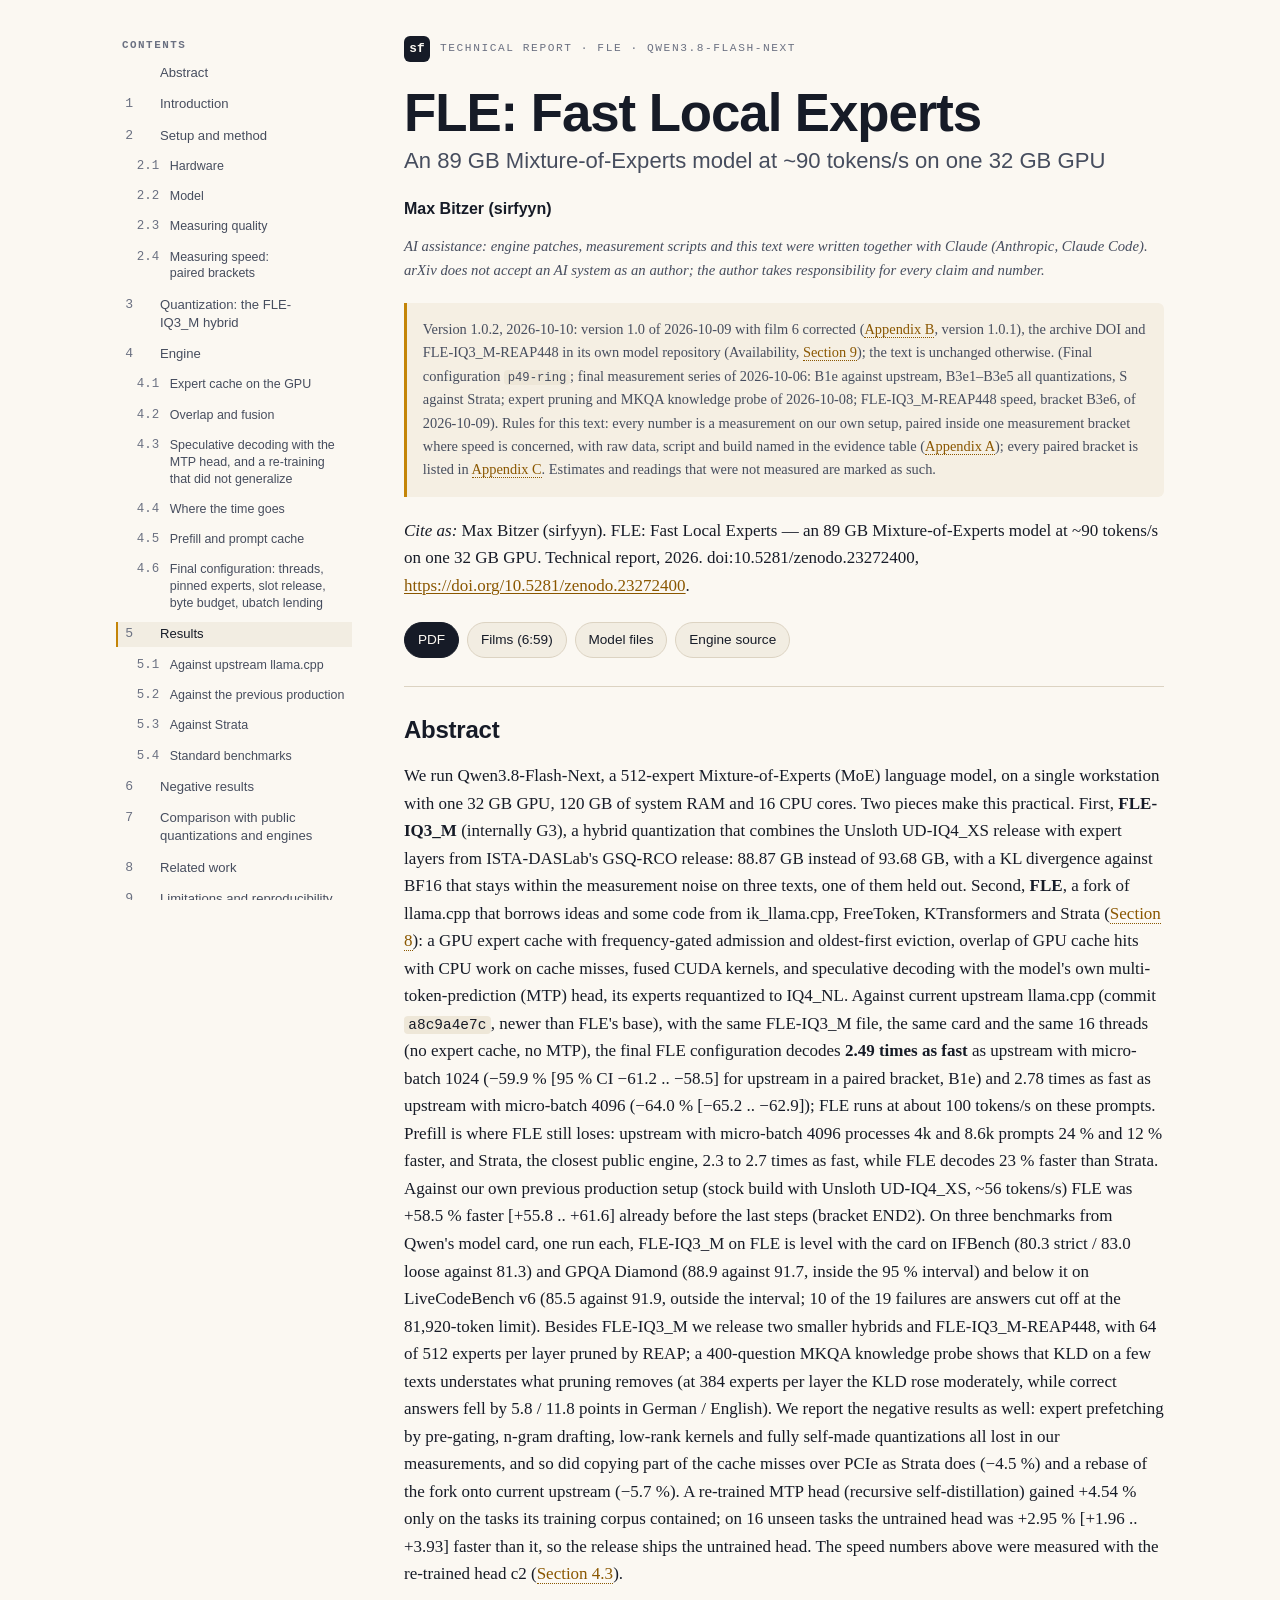
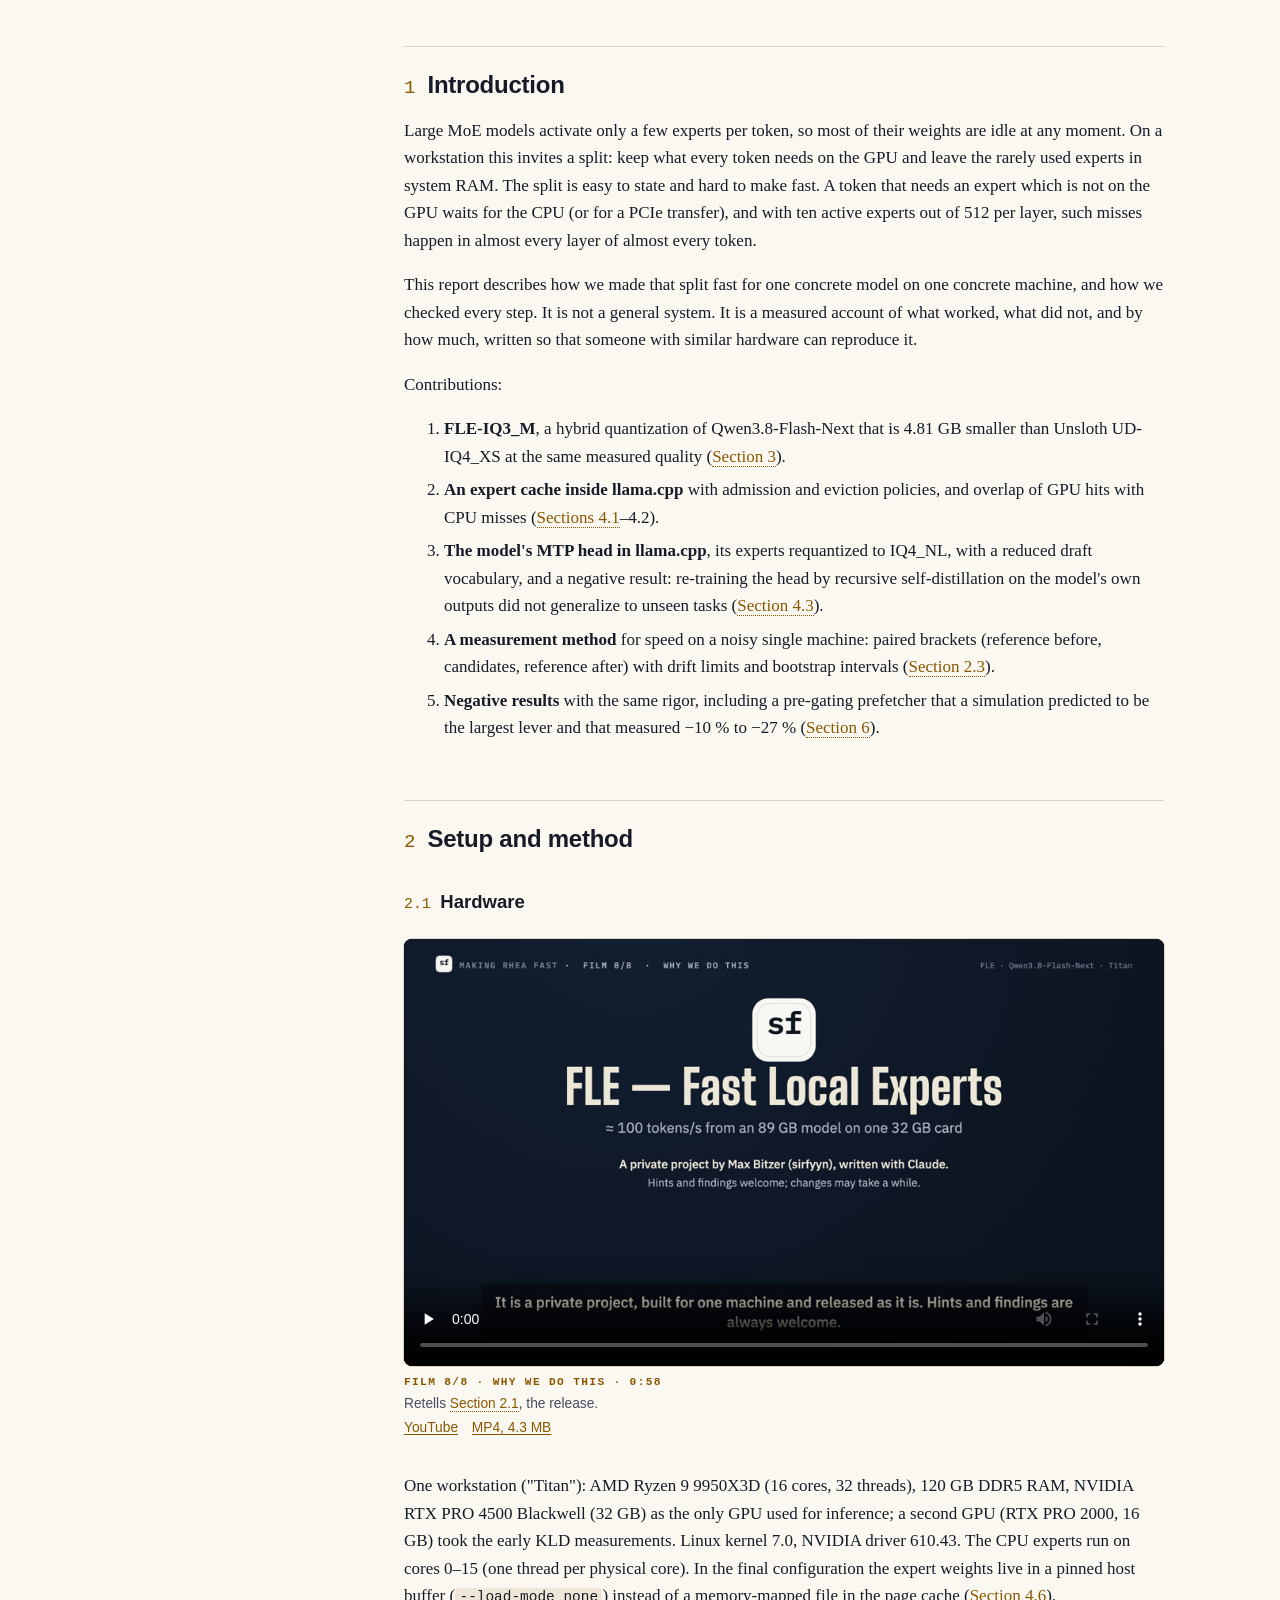
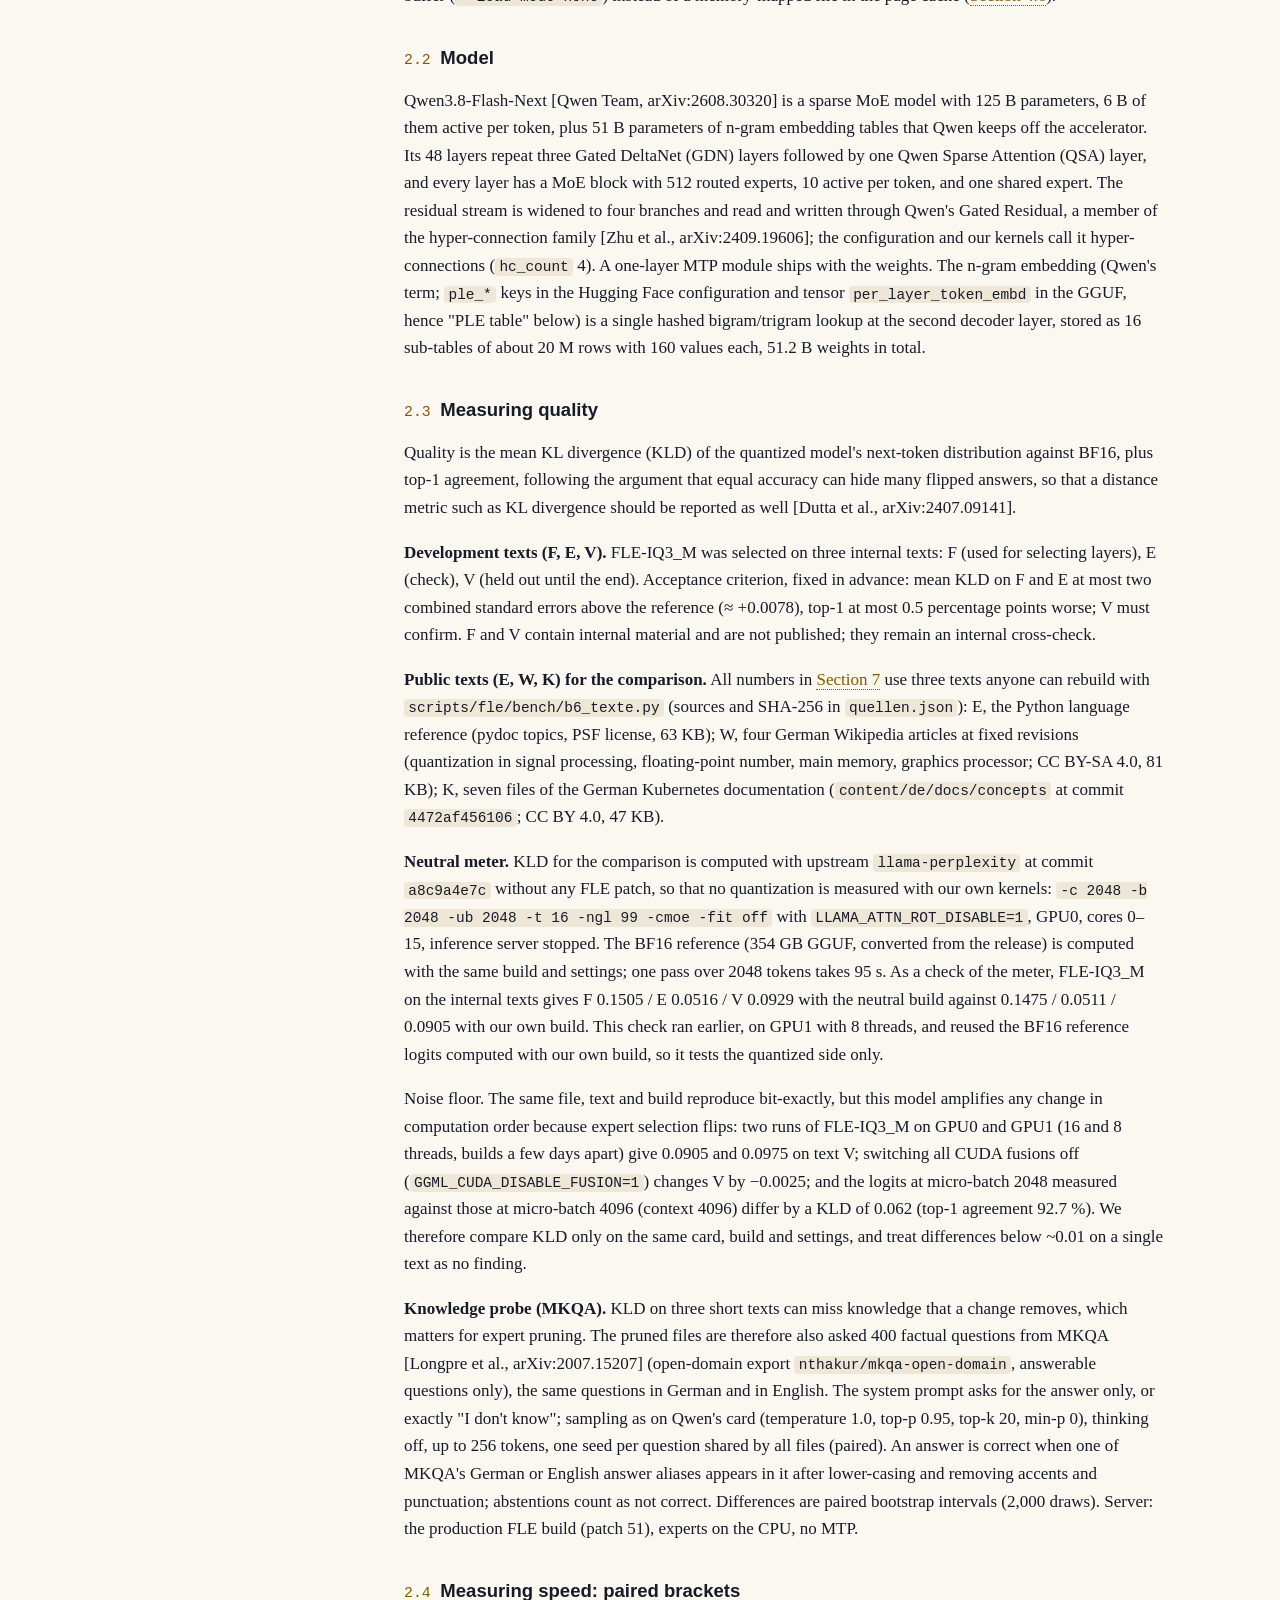
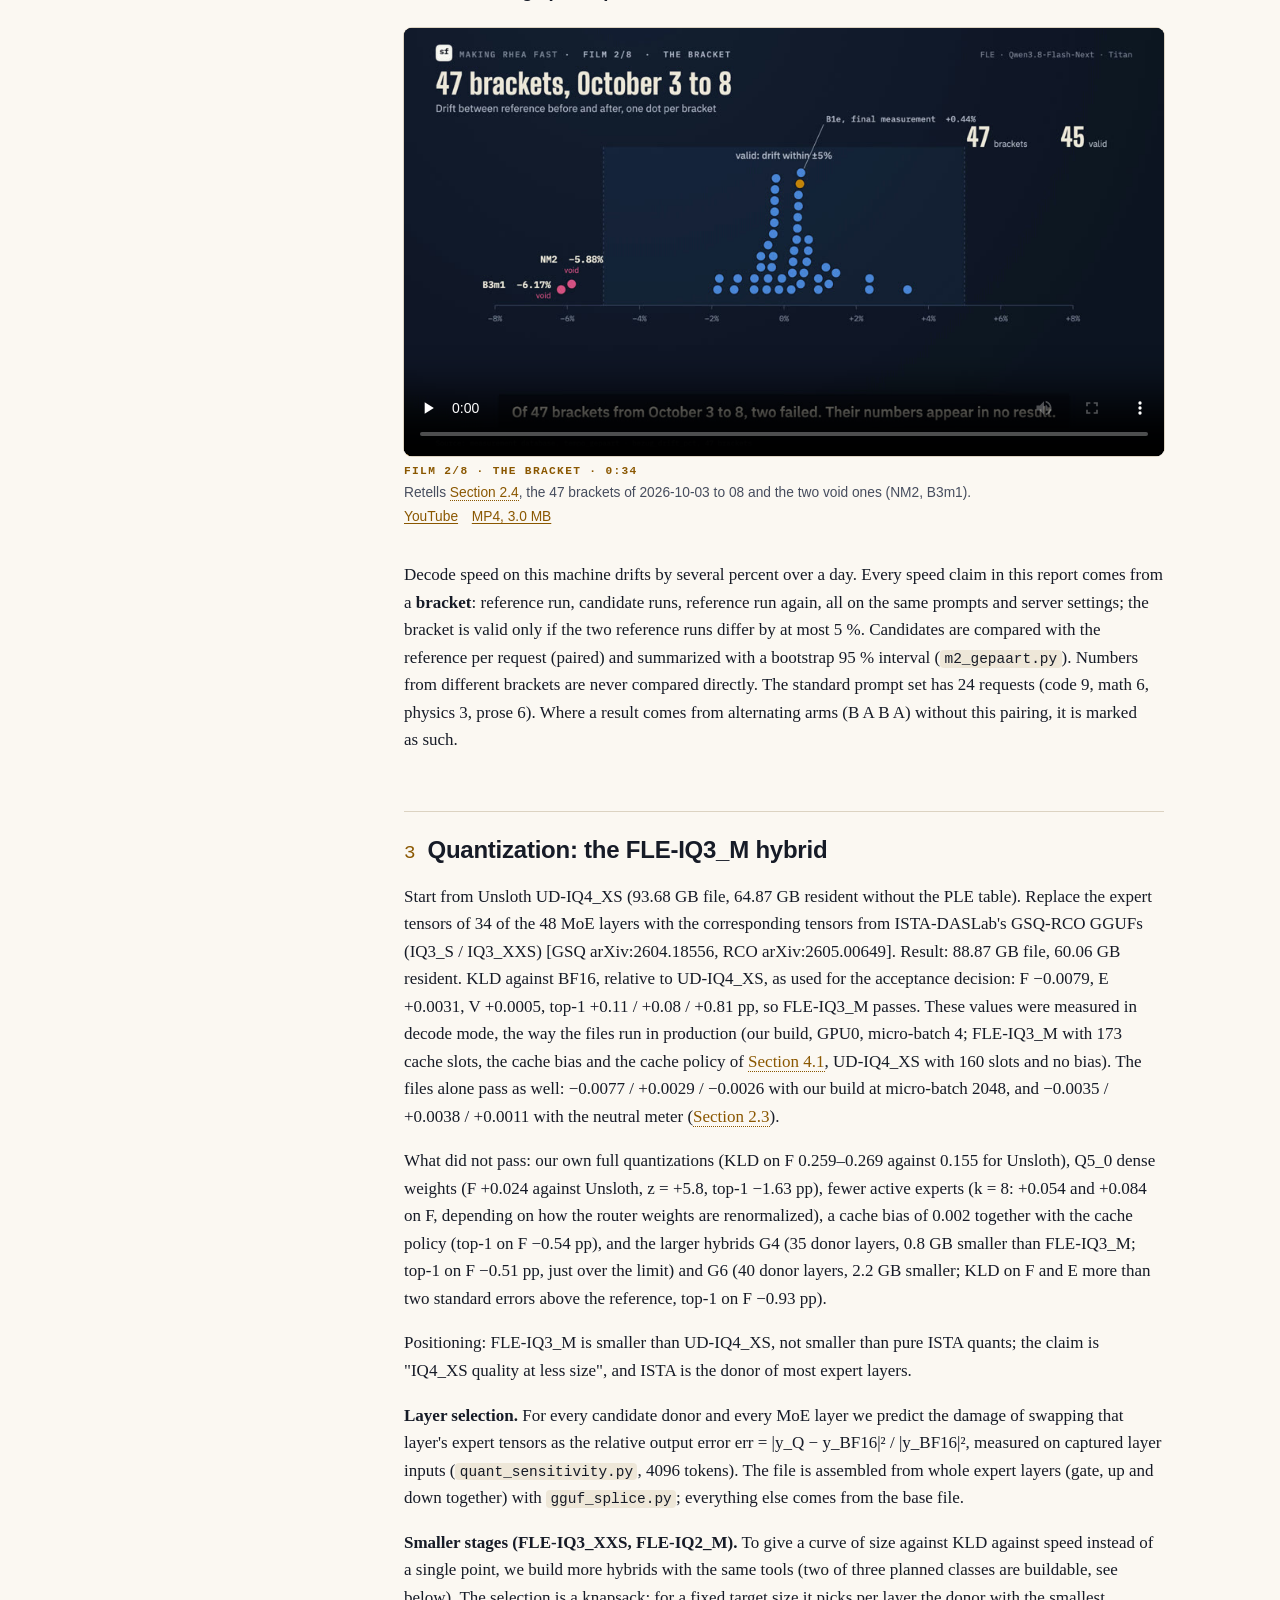
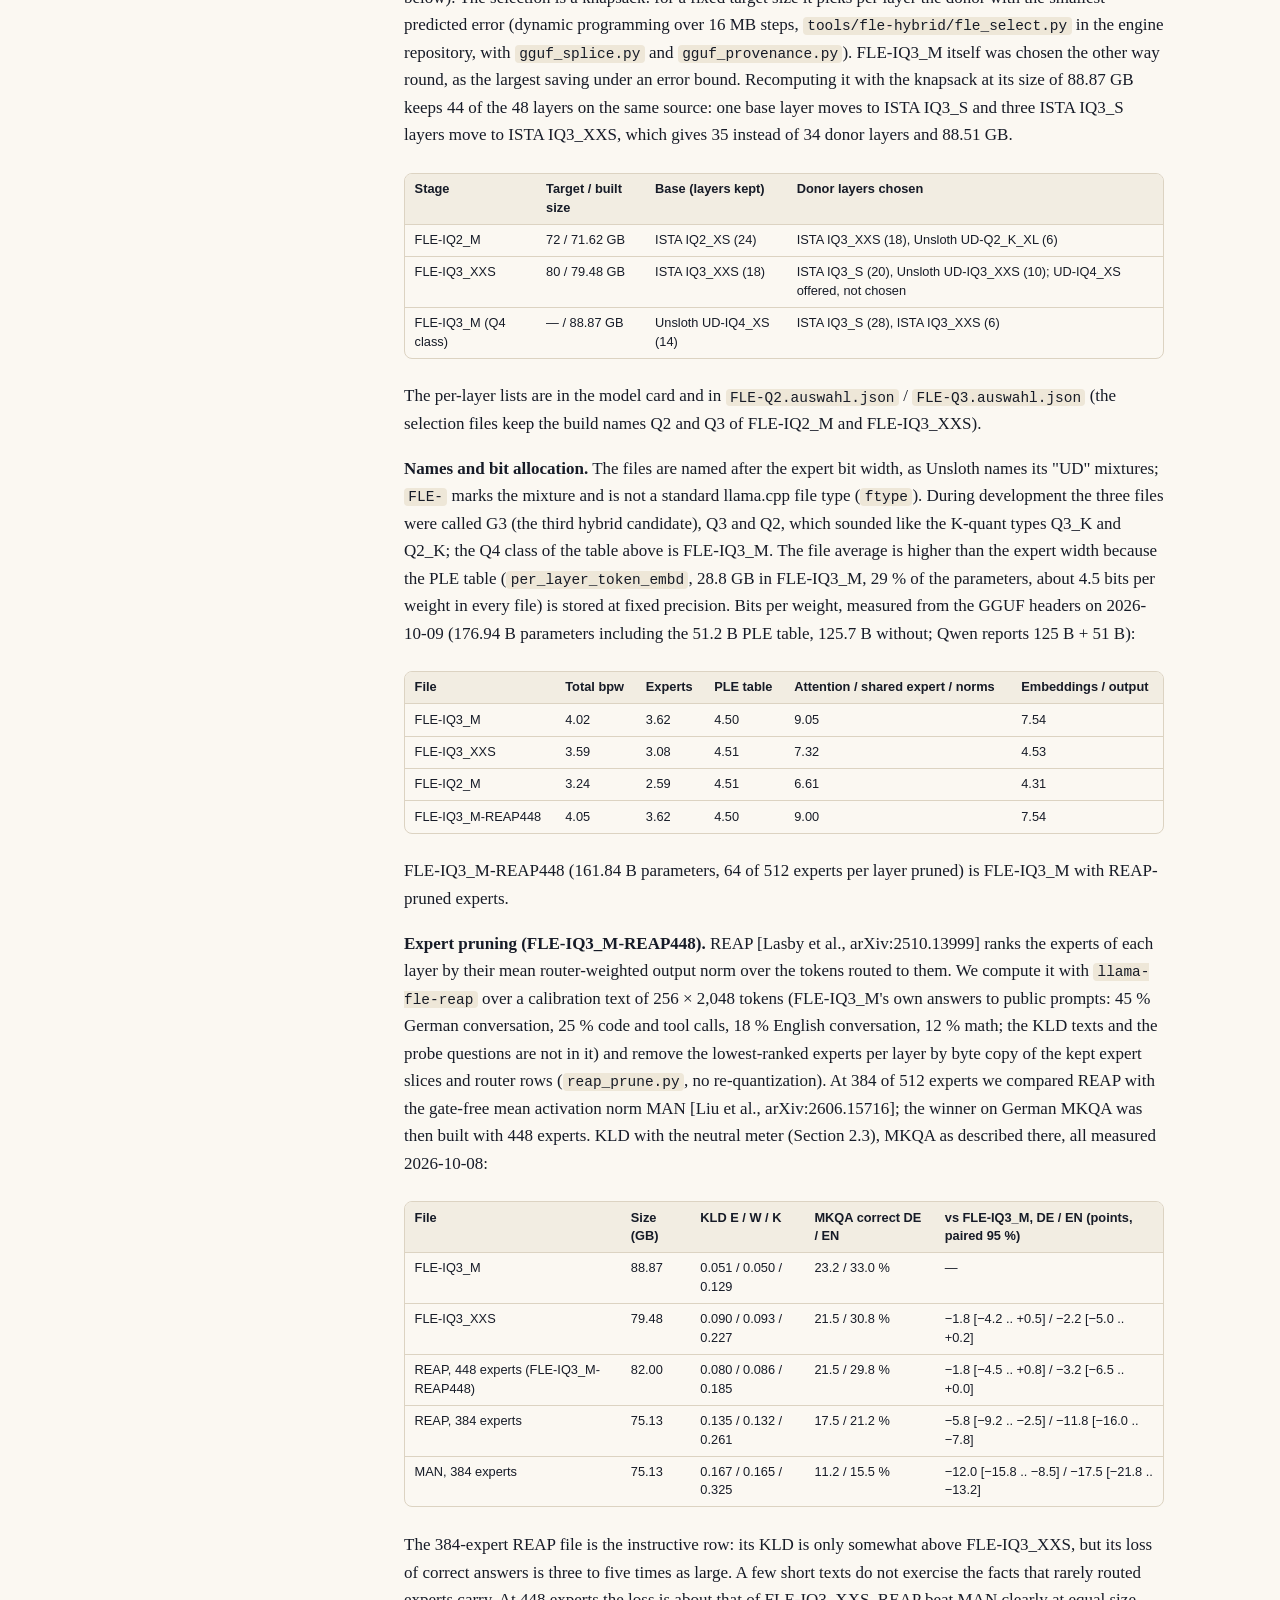
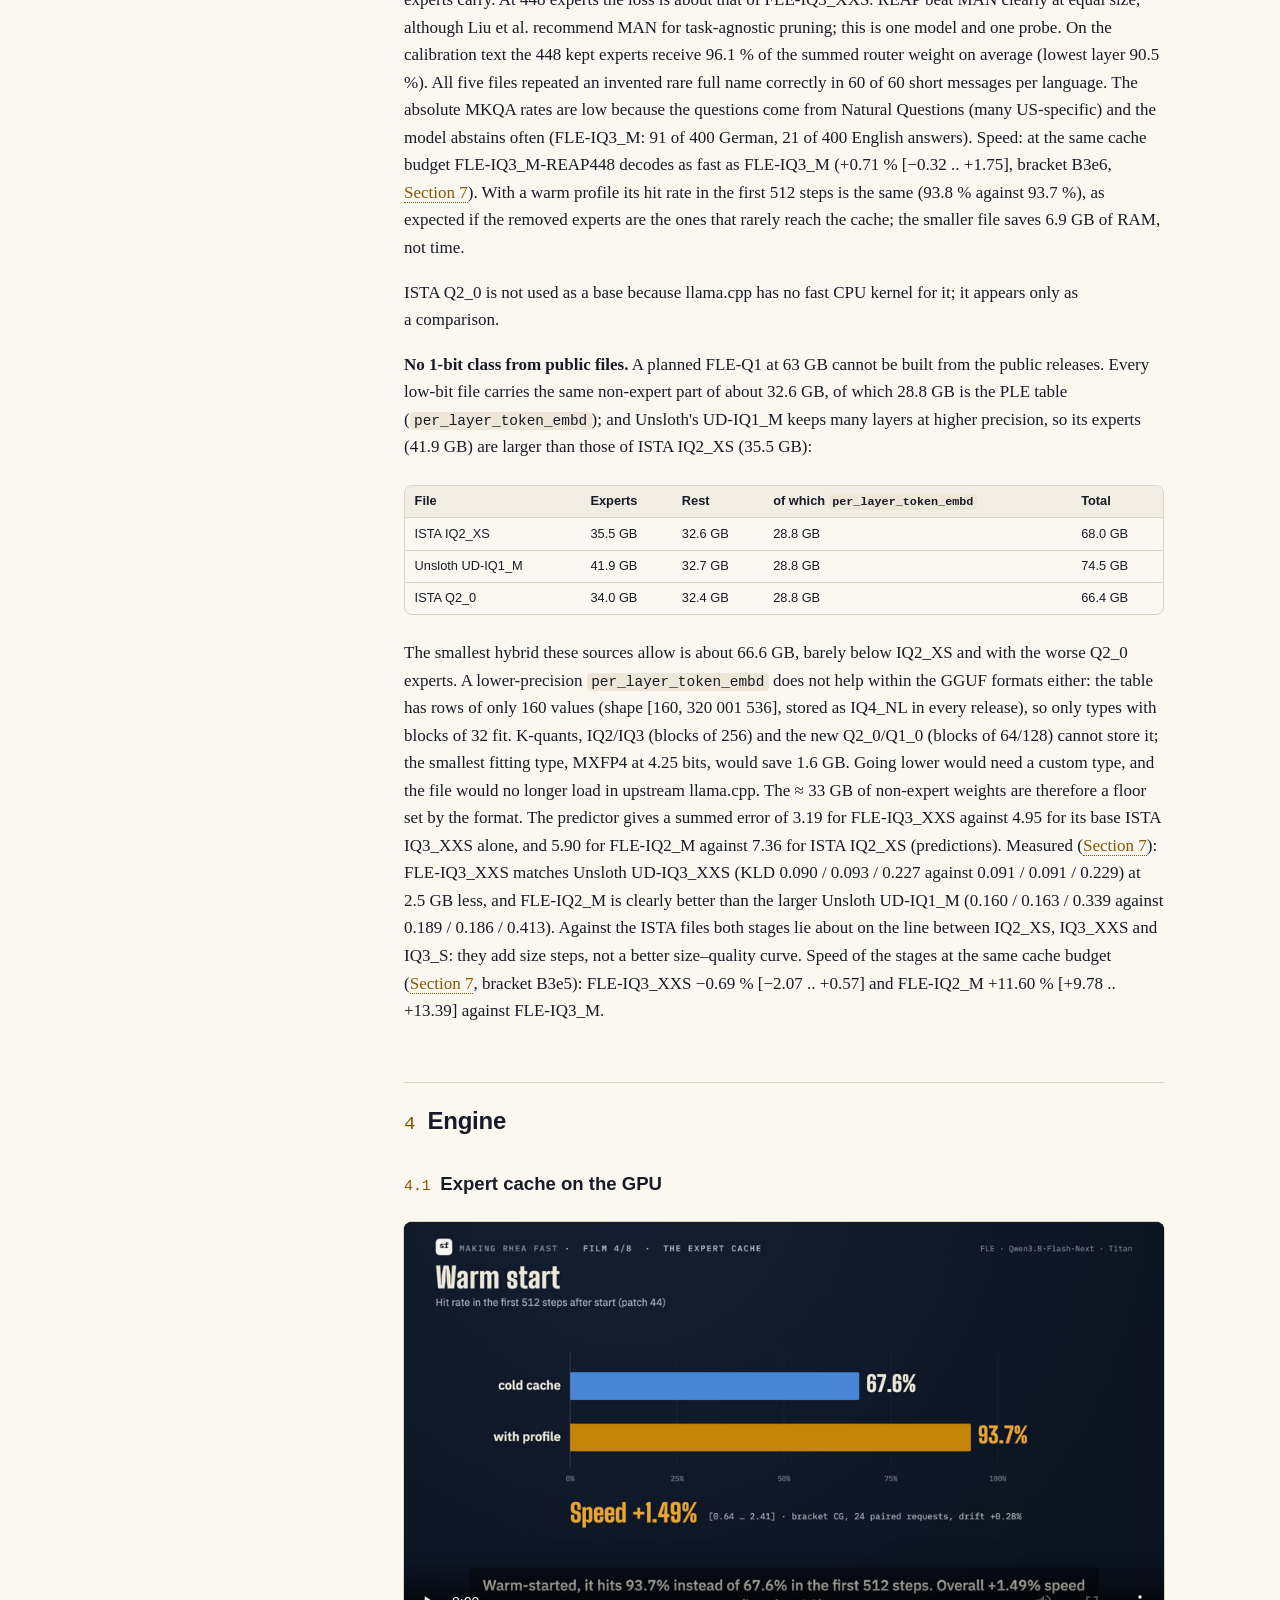
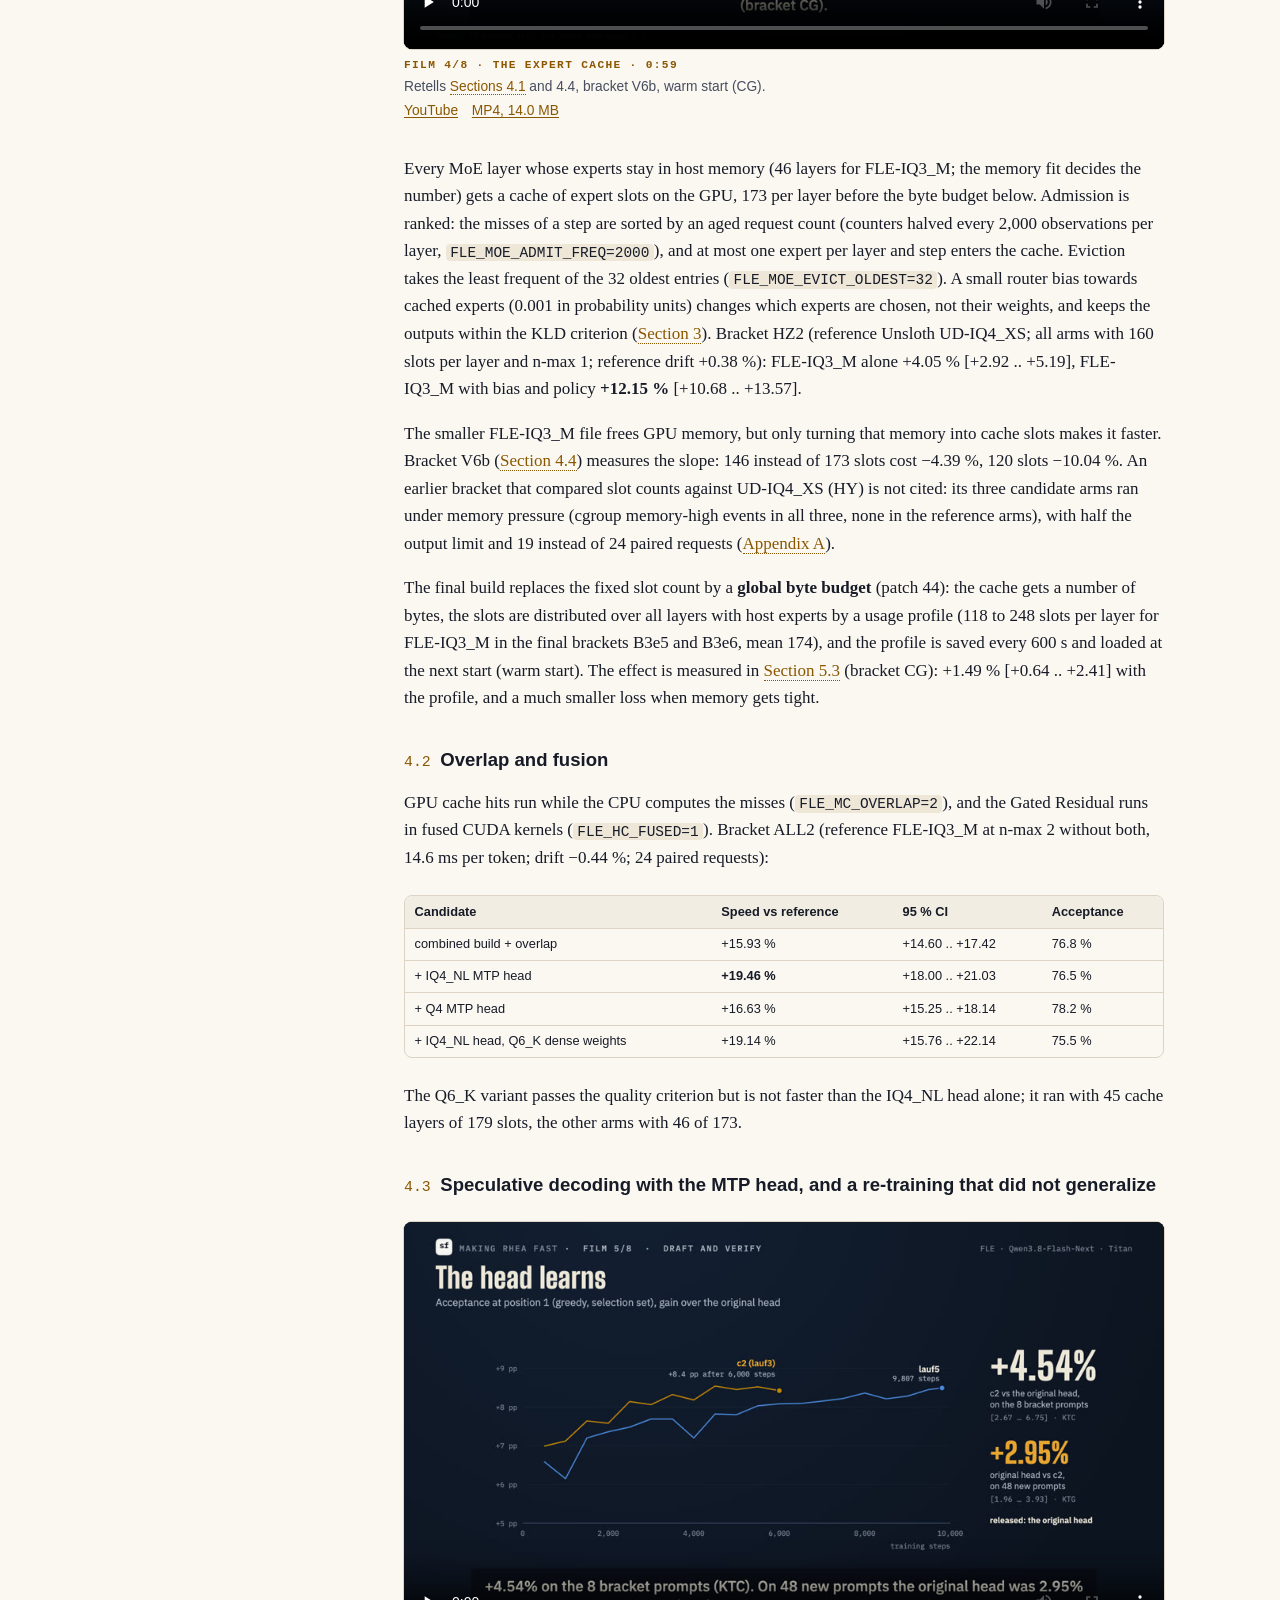
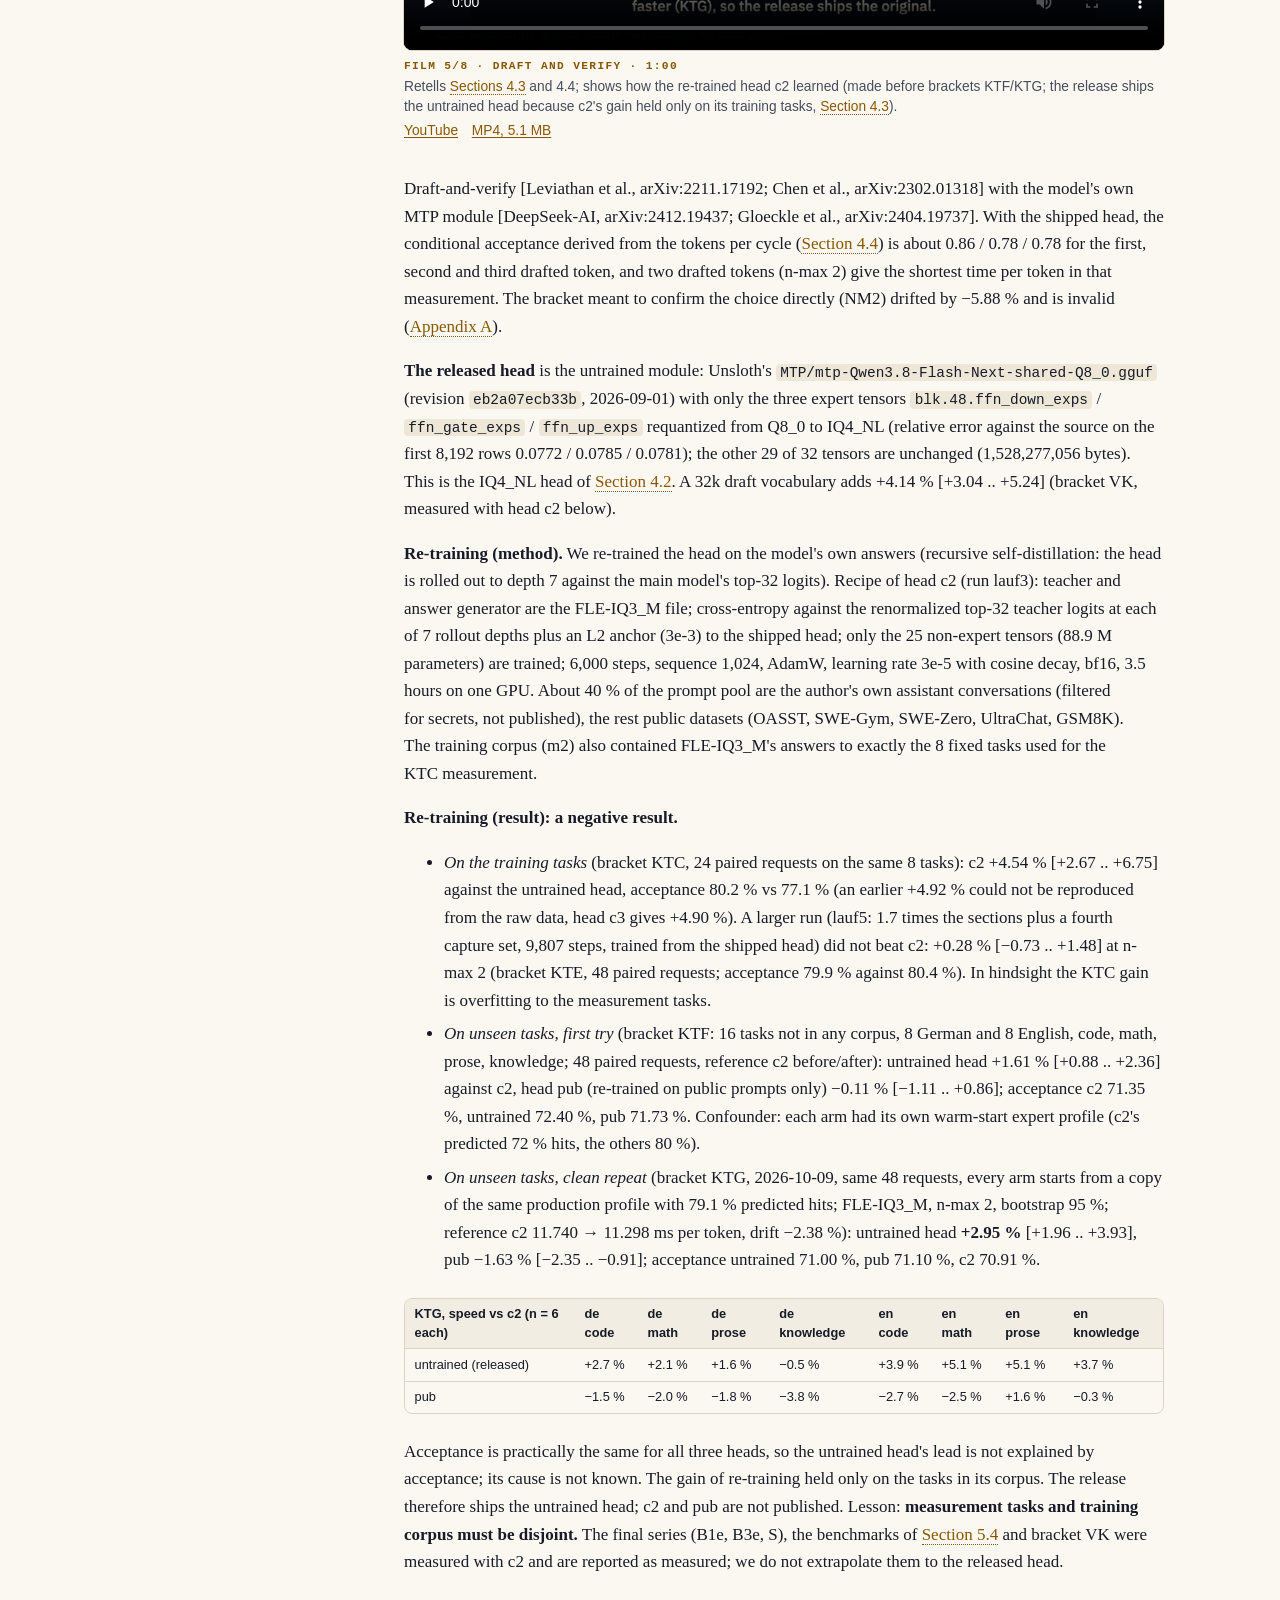
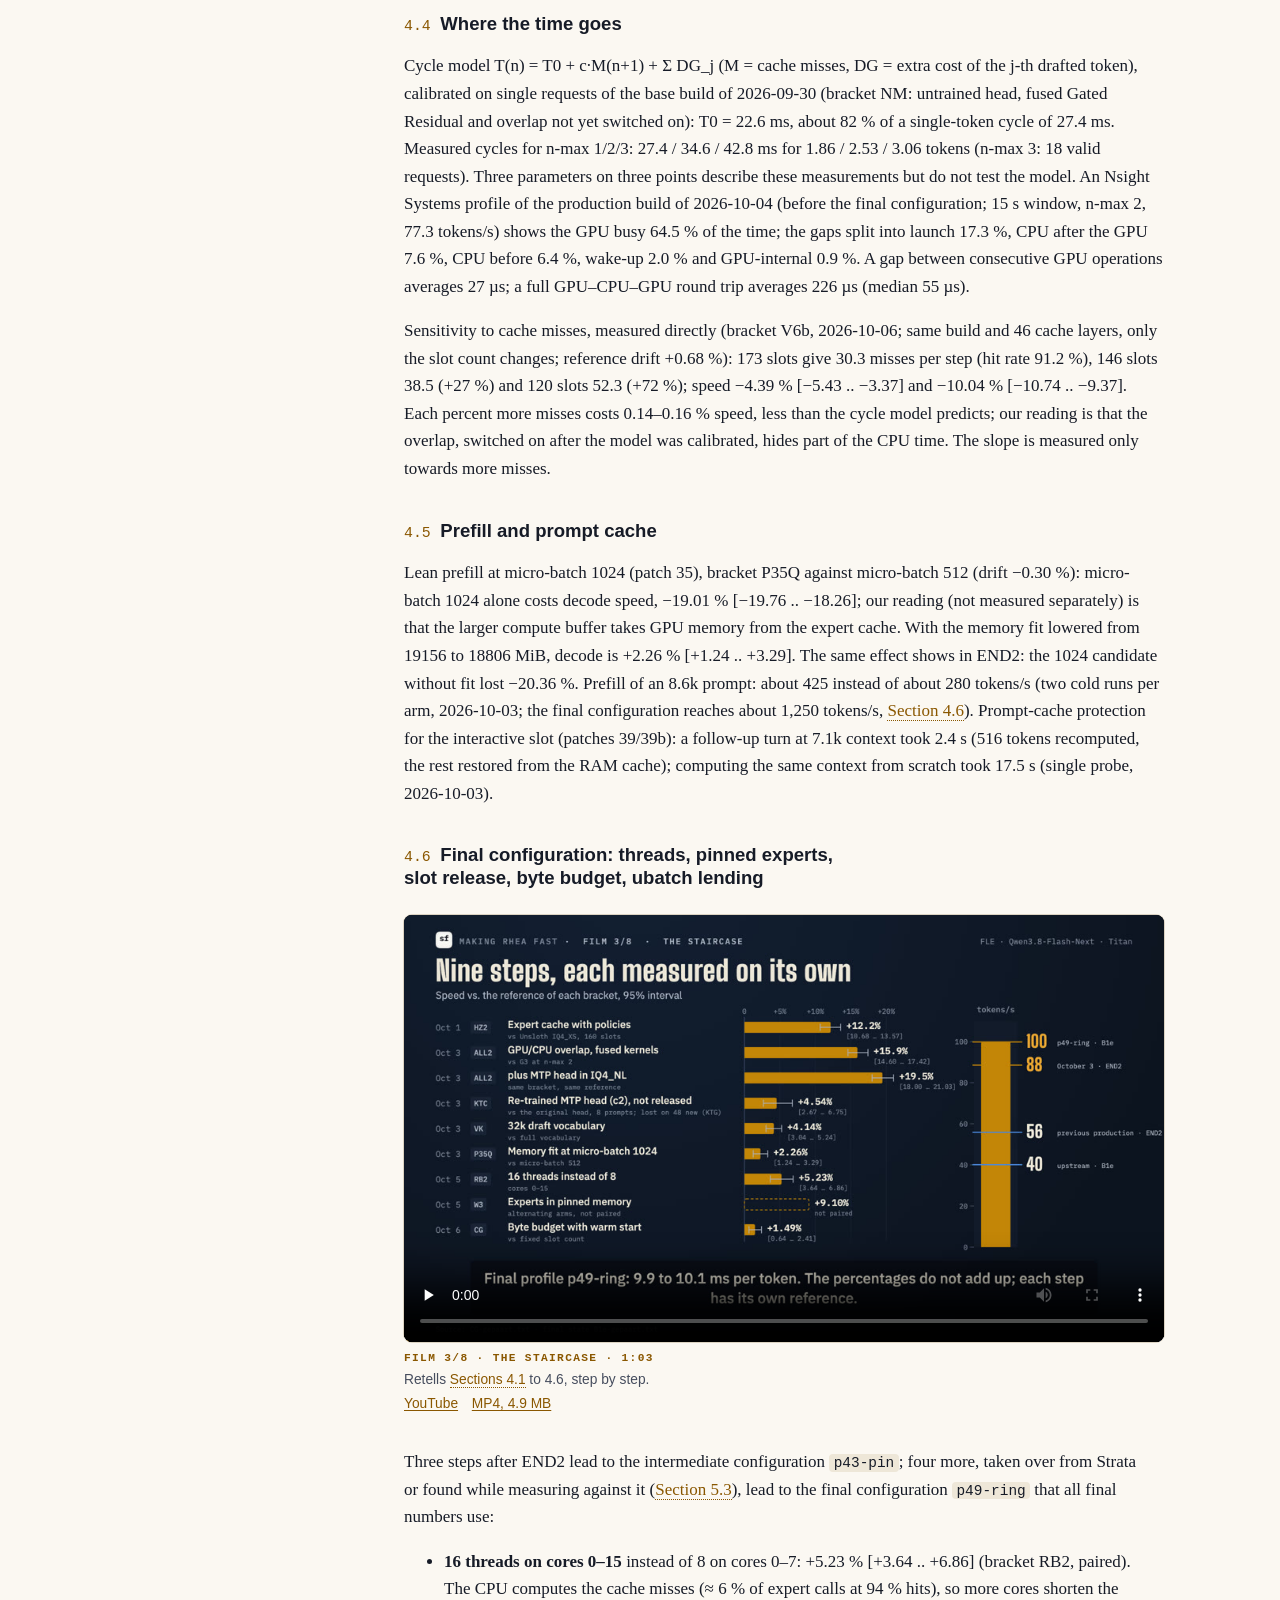
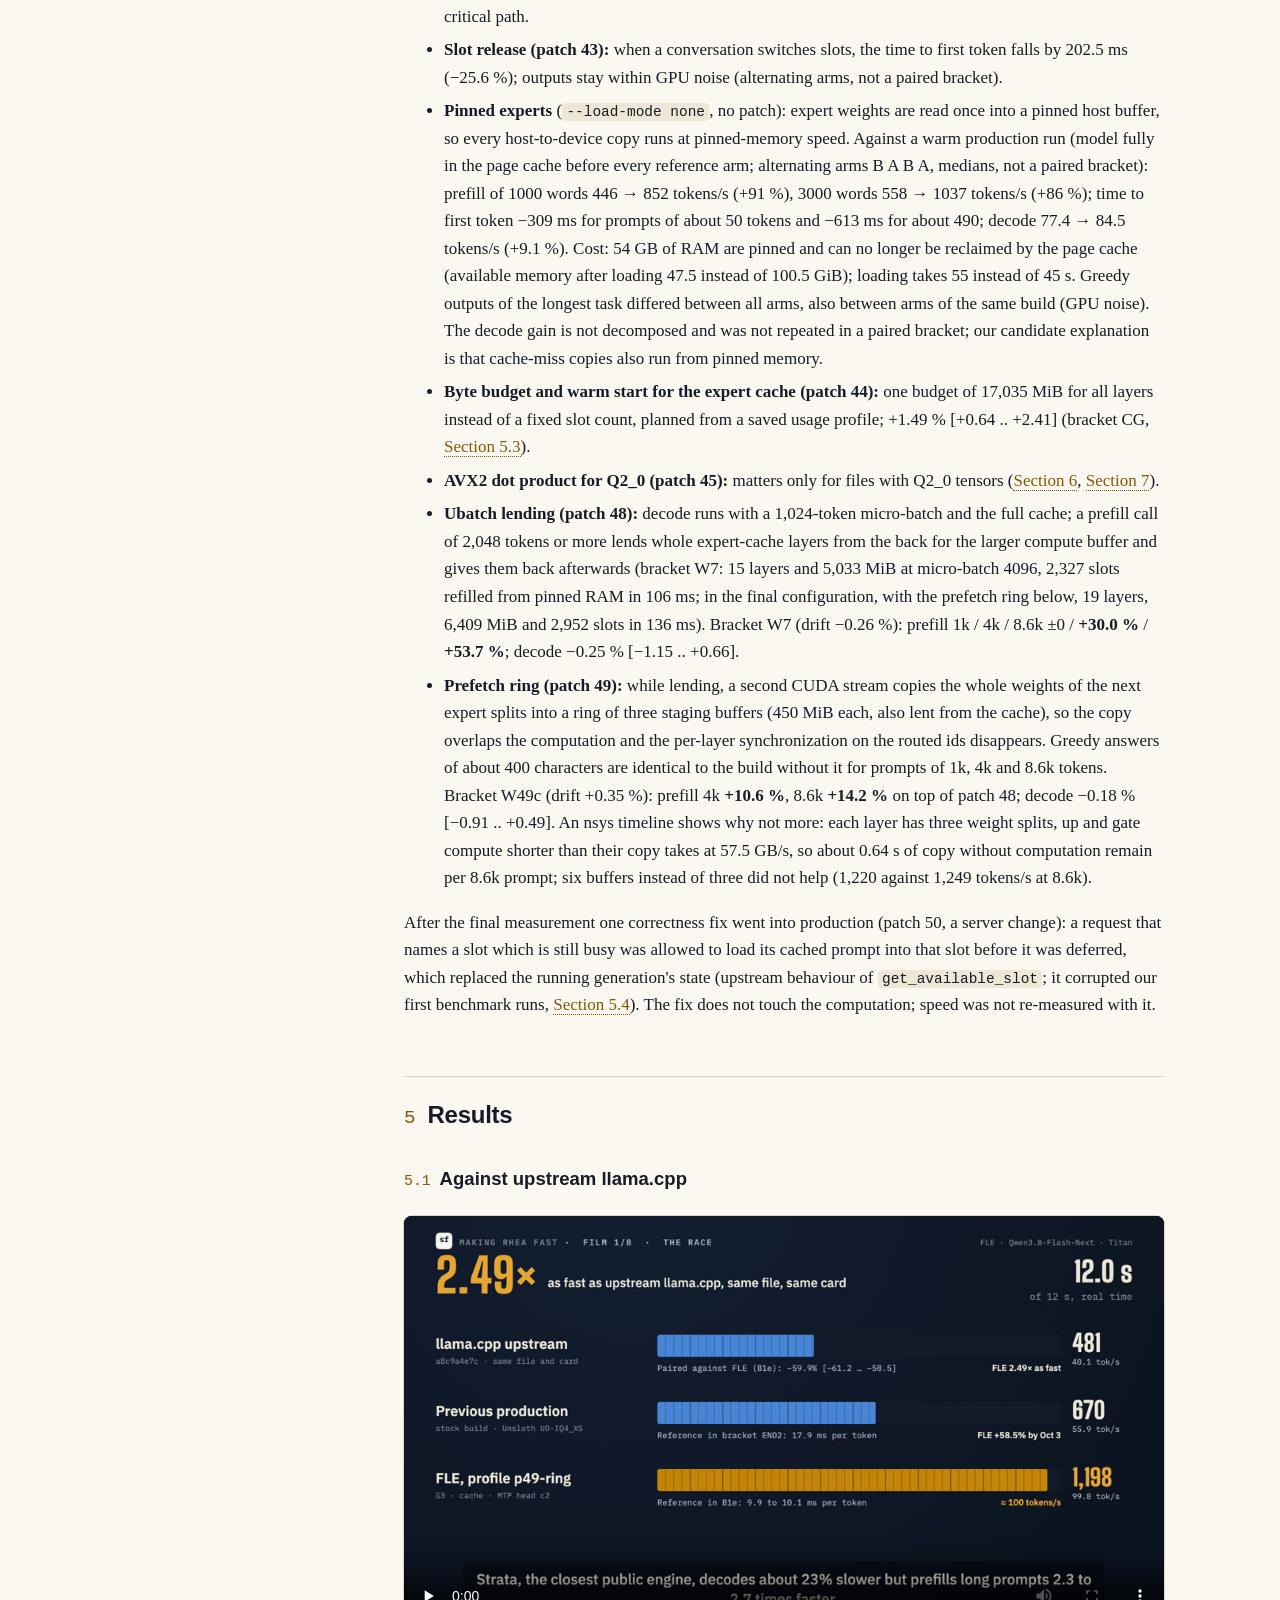
==== commit 94690c4d: "FLE paper 1.0.2: film 6 corrected, DOI, REAP448 repo Version 1.0.1 corrects film 6 (pre-gating simul" ====
--- a/index.html
+++ b/index.html
@@ -155,13 +155,17 @@
 <p><em>AI assistance: engine patches, measurement scripts and this text were written together with Claude (Anthropic,
 Claude Code). arXiv does not accept an AI system as an author; the author takes responsibility for every claim and number.</em></p>
 <blockquote>
-<p>Version 1.0, 2026-10-09 (final configuration <code>p49-ring</code>; final measurement series of 2026-10-06: B1e against
+<p>Version 1.0.2, 2026-10-10: version 1.0 of 2026-10-09 with film 6 corrected (<a class="ref" href="#appendix-b">Appendix B</a>, version 1.0.1), the archive
+DOI and FLE-IQ3_M-REAP448 in its own model repository (Availability, <a class="ref" href="#s9">Section 9</a>); the text is unchanged otherwise.
+(Final configuration <code>p49-ring</code>; final measurement series of 2026-10-06: B1e against
 upstream, B3e1–B3e5 all quantizations, S against Strata; expert pruning and MKQA knowledge probe of 2026-10-08;
 FLE-IQ3_M-REAP448 speed, bracket B3e6, of 2026-10-09). Rules for this text: every number is a measurement on our
 own setup, paired inside one measurement bracket where speed is concerned, with raw data, script and build named in
 the evidence table (<a class="ref" href="#appendix-a">Appendix A</a>); every paired bracket is listed in <a class="ref" href="#appendix-c">Appendix C</a>. Estimates and readings that were not
 measured are marked as such.</p>
 </blockquote>
+<p><em>Cite as:</em> Max Bitzer (sirfyyn). FLE: Fast Local Experts — an 89 GB Mixture-of-Experts model at ~90 tokens/s on one
+32 GB GPU. Technical report, 2026. doi:10.5281/zenodo.23272400, <a href="https://doi.org/10.5281/zenodo.23272400">https://doi.org/10.5281/zenodo.23272400</a>.</p>
 </div>
 <nav class="actions" aria-label="Downloads and links"><a class="primary" href="fle-paper.pdf">PDF</a><a href="#film-complete">Films (6:59)</a><a href="https://huggingface.co/sirfyyn/Qwen3.8-Flash-Next-FLE-GGUF">Model files</a><a href="https://github.com/sirfyyn/FastLocalExperts">Engine source</a></nav>
 <details class="toc-top"><summary>Contents</summary>
@@ -1078,7 +1082,7 @@
 <h2 id="s6"><span class="num">6</span> Negative results</h2>
 <figure class="film" id="film-6">
 <div class="screen"><video controls preload="none" playsinline width="1920" height="1080" poster="media/making-rhea-fast-6.jpg" aria-label="Film 6: What did not work"><source src="https://huggingface.co/sirfyyn/Qwen3.8-Flash-Next-FLE-GGUF/resolve/main/media/making-rhea-fast-6.mp4" type="video/mp4"><a href="https://huggingface.co/sirfyyn/Qwen3.8-Flash-Next-FLE-GGUF/resolve/main/media/making-rhea-fast-6.mp4">making-rhea-fast-6.mp4</a></video></div>
-<figcaption><span class="film-head">Film 6/8 · What did not work · 0:56</span><span class="film-text">Retells <a class="ref" href="#s6">Section 6</a>.</span><span class="film-links"><a href="https://youtu.be/-C8z5JmGRGE">YouTube</a><a href="https://huggingface.co/sirfyyn/Qwen3.8-Flash-Next-FLE-GGUF/resolve/main/media/making-rhea-fast-6.mp4">MP4, 4.2 MB</a></span></figcaption>
+<figcaption><span class="film-head">Film 6/8 · What did not work · 0:56</span><span class="film-text">Retells <a class="ref" href="#s6">Section 6</a>.</span><span class="film-links"><a href="https://youtu.be/EQAw5UroaSs">YouTube</a><a href="https://huggingface.co/sirfyyn/Qwen3.8-Flash-Next-FLE-GGUF/resolve/main/media/making-rhea-fast-6.mp4">MP4, 4.2 MB</a></span></figcaption>
 </figure>
 <p><strong>Pre-gating prefetch</strong> (router top-K of layer l+1 on the input of layer l, asynchronous loads): a trace simulation
 gave +18 .. +25 % for a single stream (+24 .. +35 % with two parallel slots), assuming free room for the prefetch
@@ -1383,9 +1387,13 @@
 patches, scripts and raw data are listed in <a class="ref" href="#appendix-a">Appendix A</a>; the gaps found in the inventory are listed there too.</p>
 <p><strong>Availability.</strong> The engine is published as FastLocalExperts at <a href="https://github.com/sirfyyn/FastLocalExperts">https://github.com/sirfyyn/FastLocalExperts</a> under
 the MIT license of llama.cpp; tag <code>v1.0</code> is the configuration measured here (final profile <code>p49-ring</code>) plus the slot
-fix of patch 50 and the crash report of patch 51, neither of which changes the computation. The GGUF files, the MTP
-head, the films and the SHA-256 of every file are at <a href="https://huggingface.co/sirfyyn/Qwen3.8-Flash-Next-FLE-GGUF">https://huggingface.co/sirfyyn/Qwen3.8-Flash-Next-FLE-GGUF</a>,
-under the Qwen Community License 1.0 of the base model. The raw measurement data are not part of this release.</p>
+fix of patch 50 and the crash report of patch 51, neither of which changes the computation. Tag <code>v1.0.1</code> has the same
+engine code plus version 1.0.1 of this report and its archive metadata; Zenodo archives it as doi:10.5281/zenodo.23272400
+(<a href="https://doi.org/10.5281/zenodo.23272400">https://doi.org/10.5281/zenodo.23272400</a>, all versions). FLE-IQ3_M, FLE-IQ3_XXS, FLE-IQ2_M, the MTP head, the films
+and the SHA-256 of every file are at <a href="https://huggingface.co/sirfyyn/Qwen3.8-Flash-Next-FLE-GGUF">https://huggingface.co/sirfyyn/Qwen3.8-Flash-Next-FLE-GGUF</a>; FLE-IQ3_M-REAP448
+and its SHA-256 are at <a href="https://huggingface.co/sirfyyn/Qwen3.8-Flash-Next-FLE-REAP448-GGUF">https://huggingface.co/sirfyyn/Qwen3.8-Flash-Next-FLE-REAP448-GGUF</a> (moved there on 2026-10-10
+so that the Hub lists it on its own). All model files are under the Qwen Community License 1.0 of the base model. The
+raw measurement data are not part of this release.</p>
 <h2 id="appendix-a">Appendix A: evidence table</h2>
 <p>State of the inventory of 2026-10-03, extended 2026-10-07. Paths are on the measurement machine unless they start with <code>docs/</code> or
 <code>scripts/</code> (this repository). Snapshot of the scripts: <code>scripts/fle/titan-stand-20261003/</code>.</p>
@@ -1727,8 +1735,8 @@
 <h2 id="appendix-b">Appendix B: supplementary films</h2>
 <p>Eight short films, <em>Making Rhea Fast</em> (English, subtitles burned in, 6 min 59 s in total), retell <a class="ref" href="#s2-4">Sections 2.4</a> to 6 for
 readers who prefer to watch. They were generated from the measurement database (6,130 measurements, state of
-2026-10-08) and contain no number that is not in this paper or its evidence, except for the two corrections to film 6
-below; where a film words or rounds a number differently, the text and <a class="ref" href="#appendix-a">Appendix A</a> are the reference. Files and SHA-256 are in the model repository under <code>media/</code>
+2026-10-08) and contain no number that is not in this paper or its evidence; where a film words or rounds a number
+differently, the text and <a class="ref" href="#appendix-a">Appendix A</a> are the reference. Files and SHA-256 are in the model repository under <code>media/</code>
 (<a href="https://huggingface.co/sirfyyn/Qwen3.8-Flash-Next-FLE-GGUF/tree/main/media">https://huggingface.co/sirfyyn/Qwen3.8-Flash-Next-FLE-GGUF/tree/main/media</a>); the same films are on YouTube as one
 playlist (<a href="https://www.youtube.com/playlist?list=PLMYhpsBSEhIQ">https://www.youtube.com/playlist?list=PLMYhpsBSEhIQ</a>).</p>
 <div class="table-wrap" role="region" aria-label="Table" tabindex="0"><table>
@@ -1789,12 +1797,13 @@
 </table></div>
 <figure class="film" id="film-complete">
 <div class="screen"><video controls preload="none" playsinline width="1920" height="1080" poster="media/making-rhea-fast-1.jpg" aria-label="All 8 films in one file"><source src="https://huggingface.co/sirfyyn/Qwen3.8-Flash-Next-FLE-GGUF/resolve/main/media/making-rhea-fast-complete.mp4" type="video/mp4"><a href="https://huggingface.co/sirfyyn/Qwen3.8-Flash-Next-FLE-GGUF/resolve/main/media/making-rhea-fast-complete.mp4">making-rhea-fast-complete.mp4</a></video></div>
-<figcaption><span class="film-head">All 8 films in one file · 6:59</span><span class="film-links"><a href="https://youtu.be/XORhN-U4mNM">YouTube</a><a href="https://www.youtube.com/playlist?list=PLMYhpsBSEhIQ">Playlist</a><a href="https://huggingface.co/sirfyyn/Qwen3.8-Flash-Next-FLE-GGUF/resolve/main/media/making-rhea-fast-complete.mp4">MP4, 43.1 MB</a></span></figcaption>
+<figcaption><span class="film-head">All 8 films in one file · 6:59</span><span class="film-links"><a href="https://youtu.be/gmiTfn5Qaj4">YouTube</a><a href="https://www.youtube.com/playlist?list=PLMYhpsBSEhIQ">Playlist</a><a href="https://huggingface.co/sirfyyn/Qwen3.8-Flash-Next-FLE-GGUF/resolve/main/media/making-rhea-fast-complete.mp4">MP4, 43.1 MB</a></span></figcaption>
 </figure>
-<p>Corrections to film 6, found when the paper was checked against the raw data after the films were made: the film
-shows the simulated gain of pre-gating as +18 … +35 %, but +35 % holds only for two parallel slots, a single stream
-gives +18 .. +25 % (<a class="ref" href="#s6">Section 6</a>); and it shows a forecast of ±1.5 % for copying misses over PCIe, while the forecast
-written down before that measurement was +3 .. +10 % (<a class="ref" href="#s5-3">Section 5.3</a>).</p>
+<p>Film 6 was corrected on 2026-10-10. Checking the paper against the raw data after the films were made found two
+errors in its first version: it gave the simulated gain of pre-gating as +18 … +35 %, but +35 % holds only for two
+parallel slots, a single stream gives +18 .. +25 % (<a class="ref" href="#s6">Section 6</a>); and it gave a forecast of ±1.5 % for copying misses
+over PCIe, while the forecast written down before that measurement was +3 .. +10 % (<a class="ref" href="#s5-3">Section 5.3</a>). Film 6 and the
+complete film now show +18 .. +25 % and +3 .. +10 %.</p>
 <h2 id="appendix-c">Appendix C: all paired brackets</h2>
 <p>Every paired bracket whose evaluation is in <code>docs/fle/paper/belege/</code>, in the order of measurement. <em>Speed</em> is the
 paired change in decode speed of the candidate against the reference (positive = faster) with its bootstrap 95 %
@@ -2695,7 +2704,7 @@
 </table></div>
 <!-- klammer_tabelle:end -->
 </article>
-<footer><p>Generated on 2026-10-09 from <code>fle-paper.md</code> (SHA-256 79dec6b3cd0d). The PDF has the same text; the films are in <a class="ref" href="#appendix-b">Appendix B</a>.</p></footer>
+<footer><p>Generated on 2026-10-10 from <code>fle-paper.md</code> (SHA-256 8cad25e7d058). The PDF has the same text; the films are in <a class="ref" href="#appendix-b">Appendix B</a>.</p></footer>
 </main>
 </div>
 <script>
